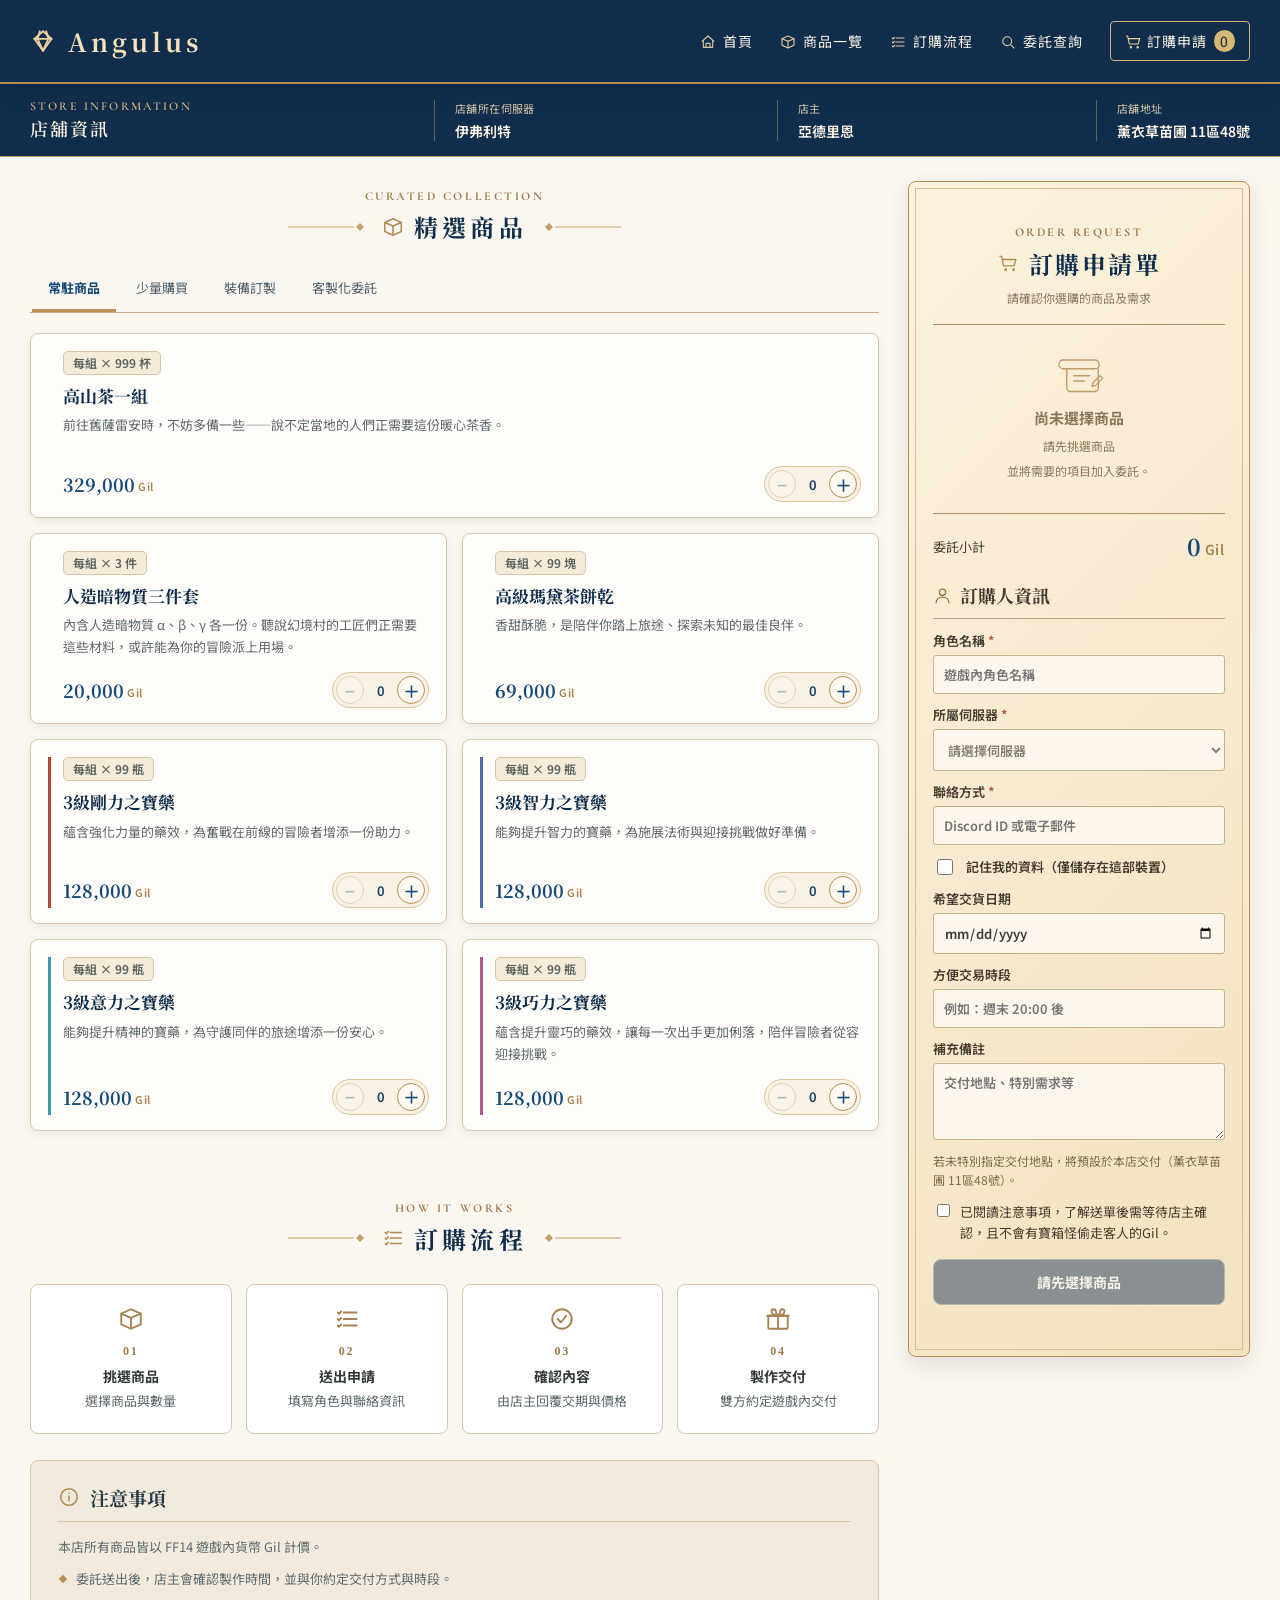
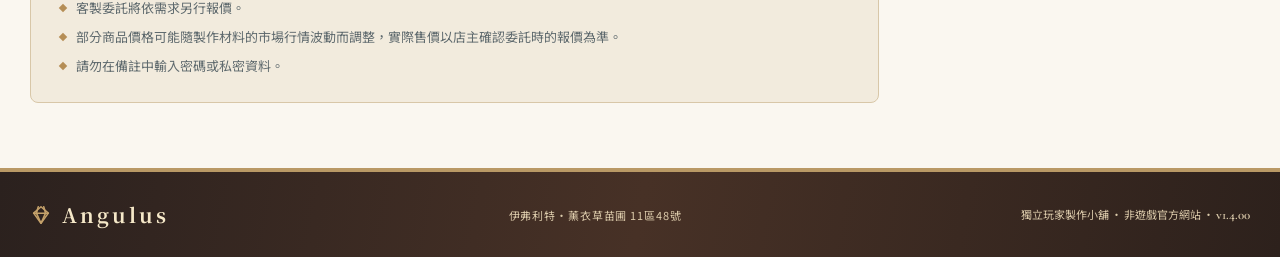
==== index.html @ 01e72426 "Add files via upload" ====
<!doctype html>
<html lang="zh-Hant">
<head>
 <meta charset="utf-8"><meta name="viewport" content="width=device-width,initial-scale=1">
 <meta name="angulus-version" content="1.4.00">
 <meta name="theme-color" content="#103b70">
 <meta name="description" content="Angulus 道具製作小舖｜提供各類客製化委託服務。使用 Gil 計價，歡迎冒險者選購與提出需求。">
 <title>Angulus｜FF14 道具製作與委託訂購</title>
 <meta property="og:type" content="website">
 <meta property="og:site_name" content="Angulus">
 <meta property="og:title" content="Angulus｜FF14 道具製作與委託訂購">
 <meta property="og:description" content="Angulus 道具製作小舖｜提供各類客製化委託服務。使用 Gil 計價，歡迎冒險者選購與提出需求。">
 <meta name="twitter:card" content="summary">
 <meta name="twitter:title" content="Angulus｜FF14 道具製作與委託訂購">
 <meta name="twitter:description" content="Angulus 道具製作小舖｜提供各類客製化委託服務。使用 Gil 計價，歡迎冒險者選購與提出需求。">
 <link rel="icon" href="data:image/svg+xml,%3Csvg xmlns='http://www.w3.org/2000/svg' viewBox='0 0 24 24' fill='none' stroke='%23c4a16a' stroke-width='1.7' stroke-linecap='round' stroke-linejoin='round'%3E%3Cpath d='m12 3 8 7-8 11L4 10l8-7Z'/%3E%3Cpath d='M4 10h16M9 3l-2 7 5 11 5-11-2-7'/%3E%3C/svg%3E">
 <link rel="preconnect" href="https://fonts.googleapis.com">
 <link rel="preconnect" href="https://fonts.gstatic.com" crossorigin>
 <link rel="stylesheet" href="https://fonts.googleapis.com/css2?family=Noto+Sans+TC:wght@400;500;700&family=Noto+Serif+TC:wght@600;700&family=Cormorant+Garamond:wght@600;700&display=swap">
 <link rel="stylesheet" href="styles.css?v=1.4.00">
 <script src="config.js?v=1.4.00" defer></script><script src="script.js?v=1.4.00" defer></script>
</head>
<body>
 <svg class="icon-sprite" xmlns="http://www.w3.org/2000/svg" aria-hidden="true" style="position:absolute;width:0;height:0;overflow:hidden"><symbol id="ico-gem" viewBox="0 0 24 24" fill="none" stroke="currentColor" stroke-width="1.7" stroke-linecap="round" stroke-linejoin="round"><path d="m12 3 8 7-8 11L4 10l8-7Z"/><path d="M4 10h16M9 3l-2 7 5 11 5-11-2-7"/></symbol><symbol id="ico-home" viewBox="0 0 24 24" fill="none" stroke="currentColor" stroke-width="1.7" stroke-linecap="round" stroke-linejoin="round"><path d="m3 11 9-8 9 8"/><path d="M5 10v10h14V10M9 20v-6h6v6"/></symbol><symbol id="ico-box" viewBox="0 0 24 24" fill="none" stroke="currentColor" stroke-width="1.7" stroke-linecap="round" stroke-linejoin="round"><path d="m3 7 9-4 9 4-9 4-9-4Z"/><path d="M3 7v10l9 4 9-4V7M12 11v10"/></symbol><symbol id="ico-pen" viewBox="0 0 24 24" fill="none" stroke="currentColor" stroke-width="1.7" stroke-linecap="round" stroke-linejoin="round"><path d="m4 20 4.5-1 11-11a2.1 2.1 0 0 0-3-3l-11 11L4 20Z"/><path d="m14.7 6.3 3 3"/></symbol><symbol id="ico-list" viewBox="0 0 24 24" fill="none" stroke="currentColor" stroke-width="1.7" stroke-linecap="round" stroke-linejoin="round"><path d="M9 6h12M9 12h12M9 18h12"/><path d="m3.5 6 1.2 1.2L6.8 5M3.5 12l1.2 1.2L6.8 11M3.5 18l1.2 1.2L6.8 17"/></symbol><symbol id="ico-search" viewBox="0 0 24 24" fill="none" stroke="currentColor" stroke-width="1.7" stroke-linecap="round" stroke-linejoin="round"><circle cx="10.8" cy="10.8" r="6.6"/><path d="m16 16 5 5"/></symbol><symbol id="ico-cart" viewBox="0 0 24 24" fill="none" stroke="currentColor" stroke-width="1.7" stroke-linecap="round" stroke-linejoin="round"><circle cx="9" cy="20" r="1"/><circle cx="19" cy="20" r="1"/><path d="M2 3h2l2.4 12h13.2L22 7H5"/></symbol><symbol id="ico-clock" viewBox="0 0 24 24" fill="none" stroke="currentColor" stroke-width="1.7" stroke-linecap="round" stroke-linejoin="round"><circle cx="12" cy="12" r="9"/><path d="M12 7v5l3 2"/></symbol><symbol id="ico-check" viewBox="0 0 24 24" fill="none" stroke="currentColor" stroke-width="1.7" stroke-linecap="round" stroke-linejoin="round"><circle cx="12" cy="12" r="9"/><path d="m8 12 3 3 5-6"/></symbol><symbol id="ico-gift" viewBox="0 0 24 24" fill="none" stroke="currentColor" stroke-width="1.7" stroke-linecap="round" stroke-linejoin="round"><rect x="3" y="9" width="18" height="12" rx="1"/><path d="M2 9h20M12 9v12M12 9S6 8 6 5a2 2 0 0 1 4 0c0 2 2 4 2 4Zm0 0s6-1 6-4a2 2 0 0 0-4 0c0 2-2 4-2 4Z"/></symbol><symbol id="ico-info" viewBox="0 0 24 24" fill="none" stroke="currentColor" stroke-width="1.7" stroke-linecap="round" stroke-linejoin="round"><circle cx="12" cy="12" r="9"/><path d="M12 11v5M12 8h.01"/></symbol><symbol id="ico-user" viewBox="0 0 24 24" fill="none" stroke="currentColor" stroke-width="1.7" stroke-linecap="round" stroke-linejoin="round"><circle cx="12" cy="8" r="4"/><path d="M4 21c0-4 3-7 8-7s8 3 8 7"/></symbol><symbol id="ico-plus" viewBox="0 0 24 24" fill="none" stroke="currentColor" stroke-width="1.7" stroke-linecap="round" stroke-linejoin="round"><path d="M12 5v14M5 12h14"/></symbol><symbol id="ico-leaf" viewBox="0 0 24 24" fill="none" stroke="currentColor" stroke-width="1.7" stroke-linecap="round" stroke-linejoin="round"><path d="M20 4c-9 0-15 4-15 11a5 5 0 0 0 5 5c7 0 11-6 10-16Z"/><path d="M5 20c3-5 7-8 12-10"/></symbol></svg>
 <header class="site-header"><div class="header-inner wrap">
  <a href="#home" class="brand"><svg class="ui-icon brand-mark" aria-hidden="true" focusable="false"><use href="#ico-gem"></use></svg><span><strong id="brand-name">Angulus</strong></span></a>
  <button class="menu-toggle" id="menu-toggle" type="button" aria-expanded="false" aria-controls="nav">選單</button>
  <nav id="nav" aria-label="主選單"><a href="#home"><svg class="ui-icon nav-icon" aria-hidden="true" focusable="false"><use href="#ico-home"></use></svg>首頁</a><a href="#shop"><svg class="ui-icon nav-icon" aria-hidden="true" focusable="false"><use href="#ico-box"></use></svg>商品一覽</a><a href="#process"><svg class="ui-icon nav-icon" aria-hidden="true" focusable="false"><use href="#ico-list"></use></svg>訂購流程</a><a href="orders.html" class="order-lookup-nav"><svg class="ui-icon nav-icon" aria-hidden="true"><use href="#ico-search"></use></svg>委託查詢</a><a href="#order" class="nav-order"><svg class="ui-icon nav-icon" aria-hidden="true" focusable="false"><use href="#ico-cart"></use></svg>訂購申請 <span id="nav-count">0</span></a></nav>
 </div></header>
 <main id="home">
  <section class="shop-location" aria-label="店舖資訊">
   <div class="wrap shop-location-inner">
    <div class="shop-location-heading"><small>STORE INFORMATION</small><strong>店舖資訊</strong></div>
    <div class="shop-location-detail"><span class="shop-location-label">店舖所在伺服器</span><strong>伊弗利特</strong></div>
    <div class="shop-location-detail"><span class="shop-location-label">店主</span><strong>亞德里恩</strong></div>
    <div class="shop-location-detail"><span class="shop-location-label">店舖地址</span><strong>薰衣草苗圃 11區48號</strong></div>
   </div>
   
  </section>
  <div class="marble-area"><div class="wrap content-grid"><div>
    <section id="shop" class="section"><div class="section-heading"><div><small>CURATED COLLECTION</small><h2><svg class="ui-icon heading-icon" aria-hidden="true" focusable="false"><use href="#ico-box"></use></svg>精選商品</h2></div></div>
     <div class="filters" id="filters" role="tablist" aria-label="商品分類"></div>
     <div class="product-grid" id="products" role="tabpanel" aria-label="常駐商品"></div>
     <section id="equipment" class="custom-inline" hidden aria-labelledby="equipment-title" role="tabpanel">
      <div class="custom-inline-heading"><small>EQUIPMENT COMMISSIONS</small><h3 id="equipment-title"><svg class="ui-icon heading-icon" aria-hidden="true"><use href="#ico-pen"></use></svg>裝備訂製</h3><p>請依序選擇裝備類型、職業與訂製方式。如需加訂其他職業的主手／副手，請於「補充備註」註明職業與部位，店主將另行確認報價。</p></div>
      <div class="equipment-category-step" id="equipment-category-step">
       <h4 class="equipment-step-title"><span class="equipment-step-number">01</span>選擇裝備大類</h4>
       <div class="equipment-type-grid" role="group" aria-label="裝備大類型">
        <button type="button" class="equipment-type-btn" data-equipment-type="戰鬥裝備" aria-pressed="false"><span class="equipment-type-identity"><svg class="ui-icon" aria-hidden="true"><use href="#ico-gem"></use></svg><strong>戰鬥裝備</strong></span><span class="equipment-type-description">防護、治療、近戰攻擊、遠程物理與遠程魔法職業</span></button>
        <button type="button" class="equipment-type-btn" data-equipment-type="製作採集" aria-pressed="false"><span class="equipment-type-identity"><svg class="ui-icon" aria-hidden="true"><use href="#ico-box"></use></svg><strong>製作採集</strong></span><span class="equipment-type-description">製作職業：刻木、鍛鐵、鑄甲等<br>採集職業：採礦、園藝、捕魚</span></button>
       </div>
      </div>
      <div id="equipment-category-summary" class="equipment-step-summary" hidden>
       <span class="equipment-summary-label"><span class="equipment-step-number">01</span> 裝備大類：<strong id="equipment-summary-type"></strong></span>
       <button type="button" class="equipment-edit" id="equipment-edit-type" aria-label="更改裝備大類">更改</button>
      </div>
      <div id="equipment-job-step" class="equipment-job-step" hidden>
       <div class="equipment-step-heading"><h4 class="equipment-step-title"><span class="equipment-step-number">02</span>選擇職業</h4></div>
       <p class="equipment-step-hint" id="equipment-job-hint">請選擇一個職業。</p>
       <div class="equipment-job-groups" id="equipment-job-groups"></div>
      </div>
      <div id="equipment-job-summary" class="equipment-step-summary" hidden>
       <span class="equipment-summary-label"><span class="equipment-step-number">02</span> 職業：<strong id="equipment-summary-job"></strong></span>
       <button type="button" class="equipment-edit" id="equipment-edit-job" aria-label="更改職業">更改</button>
      </div>
      <form id="equipment-form" novalidate hidden>
       <div class="equipment-step-heading"><h4 class="equipment-step-title"><span class="equipment-step-number">03</span>填寫訂製內容</h4></div>
       <div class="equipment-name-field" role="group" aria-labelledby="equipment-name-title">
        <div class="equipment-name-title" id="equipment-name-title">裝備名稱 <span aria-hidden="true">*</span></div>
        <div id="equipment-name-options" class="equipment-name-options" aria-label="裝備名稱選擇"></div>
        <p class="equipment-name-hint" id="equipment-name-hint">請選擇裝備名稱；選擇「其他」時，請在下方訂製需求中註明品項。</p>
       </div>
       <div id="equipment-set-field" class="equipment-set-field" role="group" aria-labelledby="equipment-set-title" hidden>
        <div class="equipment-name-title" id="equipment-set-title">訂製方式 <span aria-hidden="true">*</span></div>
        <div class="equipment-set-options" id="equipment-set-options">
         <button type="button" class="equipment-set-choice" data-equipment-set="整套" aria-pressed="false">整套 <small>主副手＋裝備飾品十件</small></button>
         <button type="button" class="equipment-set-choice" data-equipment-set="宇宙工具專用" aria-pressed="false" hidden>宇宙工具專用 <small>金拇指副工具一個＋雀翎套裝備飾品十件</small></button>
         <button type="button" class="equipment-set-choice" data-equipment-set="散件" aria-pressed="false">散件 <small>於訂製需求中註明所需部位</small></button>
        </div>
        <p class="equipment-name-hint" id="equipment-set-hint">請選擇整套或散件。</p>
       </div>
       <div id="equipment-fixed-purchase" class="equipment-fixed-purchase" hidden>
        <div><strong id="equipment-fixed-name">固定售價套裝</strong><small id="equipment-fixed-description">依所選方案顯示內容</small><strong id="equipment-fixed-price" class="equipment-fixed-price">0 Gil／套</strong></div>
        <button type="button" class="btn btn-primary equipment-fixed-add" id="equipment-fixed-add">加入訂購申請單（0 Gil）</button>
        <div id="equipment-fixed-quantity" class="product-qty" role="group" aria-label="套裝數量調整" hidden>
         <button class="product-qty-btn" type="button" id="equipment-fixed-minus" aria-label="減少套裝數量" disabled>−</button>
         <span class="product-qty-value" id="equipment-fixed-count" aria-live="polite">0</span>
         <button class="product-qty-btn" type="button" id="equipment-fixed-plus" aria-label="增加套裝數量">＋</button>
        </div>

       </div>
       <div id="equipment-quote-fields"> 
       <label for="equipment-qty">訂製數量 <span>*</span><input id="equipment-qty" type="number" min="1" max="99" step="1" value="1" required></label>
       <label for="equipment-details">訂製需求 <span>*</span><textarea id="equipment-details" rows="5" maxlength="1800" required placeholder="請填寫裝備等級、品質、特殊要求、希望交期或其他細節"></textarea></label>
       <p class="custom-help">加入後會顯示在訂購申請單中，狀態為「待報價」。不會立即扣除 Gil。</p>
       <button type="submit" class="btn btn-primary custom-submit"><svg class="ui-icon btn-icon" aria-hidden="true"><use href="#ico-plus"></use></svg>加入訂購申請單</button>
       </div>
       <p class="custom-status" id="equipment-status" role="status" aria-live="polite"></p>
      </form>
     </section>
     <section id="commission" class="custom-inline" hidden aria-labelledby="custom-inline-title">
      <div class="custom-inline-heading"><small>CUSTOM REQUEST</small><h3 id="custom-inline-title"><svg class="ui-icon heading-icon" aria-hidden="true"><use href="#ico-pen"></use></svg>客製化委託</h3><p>請直接填寫需要製作的道具、數量與特殊要求。客製項目由店主另行報價。</p></div>
      <form id="custom-form" novalidate>
       <label for="custom-name">委託名稱<input id="custom-name" name="customName" maxlength="100" placeholder="例如：高級住宅傢俱組合"></label>
       <label for="custom-detail">製作需求 <span>*</span><textarea id="custom-detail" name="customDetail" rows="6" maxlength="1800" required placeholder="請填寫品項、數量、特殊要求、希望製作期限等"></textarea></label>
       <p class="custom-help">加入委託後，訂購申請單會顯示「待報價」，不會立即扣除 Gil。</p>
       <button type="submit" class="btn btn-primary custom-submit" id="add-custom"><svg class="ui-icon btn-icon" aria-hidden="true"><use href="#ico-plus"></use></svg>加入訂購申請單</button>
       <p class="custom-status" id="custom-status" role="status" aria-live="polite"></p>
      </form>
     </section>
    </section>
    <section id="process" class="section"><div class="section-heading"><div><small>HOW IT WORKS</small><h2><svg class="ui-icon heading-icon" aria-hidden="true" focusable="false"><use href="#ico-list"></use></svg>訂購流程</h2></div></div><div class="steps"><div><svg class="ui-icon step-icon" aria-hidden="true" focusable="false"><use href="#ico-box"></use></svg><b>01</b><strong>挑選商品</strong><small>選擇商品與數量</small></div><div><svg class="ui-icon step-icon" aria-hidden="true" focusable="false"><use href="#ico-list"></use></svg><b>02</b><strong>送出申請</strong><small>填寫角色與聯絡資訊</small></div><div><svg class="ui-icon step-icon" aria-hidden="true" focusable="false"><use href="#ico-check"></use></svg><b>03</b><strong>確認內容</strong><small>由店主回覆交期與價格</small></div><div><svg class="ui-icon step-icon" aria-hidden="true" focusable="false"><use href="#ico-gift"></use></svg><b>04</b><strong>製作交付</strong><small>雙方約定遊戲內交付</small></div></div></section>
    <section class="parchment notes notes-below-process"><div class="notes-head"><svg class="ui-icon heading-icon" aria-hidden="true" focusable="false"><use href="#ico-info"></use></svg>注意事項</div><p id="shop-notice">本店所有商品皆以 FF14 遊戲內貨幣 Gil 計價。</p><ul><li>委託送出後，店主會確認製作時間，並與你約定交付方式與時段。</li><li>客製委託將依需求另行報價。</li><li>部分商品價格可能隨製作材料的市場行情波動而調整，實際售價以店主確認委託時的報價為準。</li><li>請勿在備註中輸入密碼或私密資料。</li></ul><a id="contact-link" hidden target="_blank" rel="noopener noreferrer">聯絡店主</a></section>
  </div>
  <aside class="right-column"><section id="order" class="parchment order-panel"><div class="pin"></div><div class="order-header"><small>ORDER REQUEST</small><h2><svg class="ui-icon heading-icon" aria-hidden="true" focusable="false"><use href="#ico-cart"></use></svg>訂購申請單</h2><p>請確認你選購的商品及需求</p></div>
    <div id="cart-items" class="cart-items"><div class="empty-cart"><svg class="empty-illustration" viewBox="0 0 64 48" aria-hidden="true" fill="none" stroke="currentColor" stroke-width="1.6" stroke-linecap="round" stroke-linejoin="round"><path d="M14 8h36a5 5 0 0 1 0 10H14"/><path d="M14 8a5 5 0 0 0 0 10h4v22a4 4 0 0 0 4 4h28a4 4 0 0 0 4-4V18"/><path d="M26 26h18M26 32h12"/><path d="m48 34 8-8 3 3-8 8-4 1 1-4Z"/></svg><p>尚未選擇商品</p><small>請先挑選商品<br>並將需要的項目加入委託。</small></div></div>
    <div class="total"><span>委託小計</span><strong id="cart-total">0 Gil</strong></div><p class="quote-note" id="quote-note" hidden>＊含客製委託項目，最終金額需等待店主報價。</p>
    <form id="checkout-form" novalidate><label class="hp-field" aria-hidden="true">請勿填寫<input name="website" tabindex="-1" autocomplete="off"></label><h3><svg class="ui-icon form-icon" aria-hidden="true" focusable="false"><use href="#ico-user"></use></svg>訂購人資訊</h3><label>角色名稱 <span>*</span><input required name="character" maxlength="60" placeholder="遊戲內角色名稱"></label><label>所屬伺服器 <span>*</span><select required name="server" aria-label="所屬伺服器"><option value="" disabled selected>請選擇伺服器</option><option value="伊弗利特">伊弗利特</option><option value="迦樓羅">迦樓羅</option><option value="利維坦">利維坦</option><option value="鳳凰">鳳凰</option><option value="奧汀">奧汀</option><option value="巴哈姆特">巴哈姆特</option><option value="泰坦">泰坦</option></select></label><label>聯絡方式 <span>*</span><input required name="contact" maxlength="120" placeholder="Discord ID 或電子郵件"></label><label class="remember-customer"><input type="checkbox" name="rememberCustomer" id="remember-customer"><span>記住我的資料（僅儲存在這部裝置）</span></label><label>希望交貨日期 <input type="date" name="deliveryDate"></label><label>方便交易時段 <input name="deliveryTime" maxlength="100" placeholder="例如：週末 20:00 後"></label><label>補充備註 <textarea name="notes" rows="3" maxlength="1200" placeholder="交付地點、特別需求等"></textarea><span class="delivery-note" role="note">若未特別指定交付地點，將預設於本店交付（薰衣草苗圃 11區48號）。</span></label><label class="agree"><input type="checkbox" required name="accept"><span>已閱讀注意事項，了解送單後需等待店主確認，且不會有寶箱怪偷走客人的Gil。</span></label><button class="btn submit-btn" id="submit-order" type="submit" disabled>請先選擇商品</button><p id="form-status" class="form-status" role="status" aria-live="polite"></p><p class="receipt-message" id="receipt-message" hidden></p><div id="lookup-confirmation" class="lookup-confirmation" hidden><strong>委託查詢碼（請妥善保管）</strong><div class="lookup-confirmation-code"><code id="lookup-secret"></code><button type="button" id="copy-lookup-code" class="lookup-copy">複製查詢碼</button></div><p>日後可前往 <a href="orders.html">委託查詢頁</a>，以登記時的角色名稱與這組查詢碼，查閱委託收據與製作進度。</p></div><div id="pending-actions" class="pending-actions" hidden><button id="check-pending" type="button" class="btn btn-light">核對上一份委託</button><button id="clear-pending" type="button" class="btn btn-light">確認後清除待核對紀錄</button></div></form>
   </section></aside>
  </div></div>
 </main>
 <div class="mobile-order-bar" id="mobile-order-bar" hidden><span class="mobile-order-summary"><strong id="mobile-order-count">已選 0 項</strong><span id="mobile-order-total">0 Gil</span></span><a href="#order" id="mobile-order-link" class="mobile-order-link">前往申請單 <span aria-hidden="true">→</span></a></div>
 <footer><div class="wrap footer-inner"><div class="footer-brand"><svg class="ui-icon footer-gem" aria-hidden="true"><use href="#ico-gem"></use></svg><strong id="footer-name">Angulus</strong></div><p class="footer-address">伊弗利特・薰衣草苗圃 11區48號</p><small>獨立玩家製作小舖 · 非遊戲官方網站 · <span class="release-version">v1.4.00</span></small></div></footer>
<dialog id="order-confirm-dialog" class="order-confirm-dialog" aria-labelledby="order-confirm-title"><div class="confirm-paper"><div class="order-header"><small>FINAL REVIEW</small><h2 id="order-confirm-title">確認訂購申請單</h2><p>請再次核對品項與聯絡資料，確認後才會正式送出。</p></div><div id="order-confirm-details" class="confirm-details"></div><div class="confirm-actions"><button type="button" class="btn btn-light" id="confirm-back">返回修改</button><button type="button" class="btn submit-btn" id="confirm-send">確認送出</button></div></div></dialog>
<iframe id="angulus-submit-frame" name="angulus-submit-frame" title="委託送出背景框架" hidden></iframe>
</body>
</html>
---- styles.css ----
/*
 * Angulus — 統一樣式表 (V1.3.87)
 * 依原始層疊順序整理；保留各種螢幕寬度、查詢收據及動畫規則。
 * 清除同選擇器中已被後續同屬性宣告覆蓋的舊設定。
 */

:root {
  --sapphire: #123d72;
  --navy: #092641;
  --blue: #1a5790;
  --gold: #c4a16a;
  --ink: #2f3434;
  --wood: #32241e;
  --olive: #607c63;
  --paper: #f5e8cf;
  --edge: #d6c4a1;
}

* {
  box-sizing: border-box;
}

html {
  scroll-behavior: smooth;
}

body {
  margin: 0;
  color: var(--ink);
  font-family: "Noto Sans TC",sans-serif;
  background: #f5f4f0;
}

a {
  color: inherit;
  text-decoration: none;
}

button,input,textarea {
  font: inherit;
}

button {
  cursor: pointer;
}

img {
  max-width: 100%;
  display: block;
}

.wrap {
  width: min(1220px,calc(100% - 48px));
  margin: auto;
}

.site-header {
  height: 84px;
  background: linear-gradient(110deg,#061c32,#0d3a69 70%,#0c2946);
  color: #f8f2e4;
  border-bottom: 2px solid var(--gold);
  position: relative;
  z-index: 10;
  box-shadow: 0 4px 22px #07142640;
}

.header-inner {
  height: 100%;
  display: flex;
  align-items: center;
  justify-content: space-between;
  gap: 20px;
}

.brand {
  display: flex;
  align-items: center;
  gap: 12px;
  white-space: nowrap;
}

.brand-icon {
  width: 48px;
  height: 48px;
  display: grid;
  place-items: center;
  border: 1px solid var(--gold);
  transform: rotate(45deg);
  font-size: 29px;
  color: #e9d4a4;
  border-radius: 5px;
}

.brand-icon::first-letter {
  transform: rotate(-45deg);
}

.brand strong {
  display: block;
  font: 700 25px "Noto Serif TC",serif;
  color: #f5e1bb;
}

.brand small {
  display: block;
  font: 600 12px "Cormorant Garamond",serif;
  letter-spacing: .14em;
  margin-top: 3px;
}

.site-header nav {
  display: flex;
  align-items: center;
  gap: 27px;
}

.site-header nav a {
  font-size: 14px;
  letter-spacing: .07em;
  padding: 11px 0;
  transition: color .2s;
}

.nav-order {
  border: 1px solid #d5b77e;
  padding: 9px 14px !important;
  border-radius: 4px;
}

.nav-order span {
  background: #d7b776;
  color: #092641;
  border-radius: 12px;
  padding: 1px 6px;
  margin-left: 3px;
}

.menu-toggle {
  display: none;
}

.hero {
  color: white;
  position: relative;
  overflow: hidden;
}

.hero:before {
  content: "";
  position: absolute;
  inset: 0;
  background: repeating-linear-gradient(140deg,transparent,transparent 120px,#ffffff06 121px,#ffffff06 122px);
  pointer-events: none;
}

.hero-copy {
  position: relative;
  z-index: 1;
}

.eyebrow {
  font: 600 15px "Cormorant Garamond",serif;
  letter-spacing: .25em;
  color: #e1c28e;
}

.hero h1 em {
  font-style: normal;
  color: #ffe6b6;
}

.hero-english {
  font: italic 21px "Cormorant Garamond",serif;
  letter-spacing: .06em;
  color: #e0c28d;
}

.hero-copy>p:not(.hero-english) {
  letter-spacing: .07em;
  color: #eaf2f6;
}

.hero-actions {
  display: flex;
  flex-wrap: wrap;
}

.btn {
  border: 0;
  display: inline-flex;
  align-items: center;
  justify-content: center;
  padding: 12px 22px;
  font-weight: 700;
  border-radius: 5px;
  font-size: 14px;
  transition: transform .18s,box-shadow .18s,background .18s;
}

.btn:hover {
  transform: translateY(-2px);
  box-shadow: 0 6px 15px #061c3240;
}

.btn-primary {
  background: #144b84;
  border: 1px solid #e9cc94;
  color: white;
}

.btn-light {
  background: #f3e7cb;
  color: #3d2f23;
  border: 1px solid #c7aa72;
}

.hero-photo {
  position: relative;
  min-height: 360px;
  align-self: stretch;
  overflow: hidden;
  border-left: 3px solid #d6b57c;
  box-shadow: inset 17px 0 24px #071c2866;
}

.hero-photo img {
  width: 100%;
  height: 100%;
  object-fit: cover;
  object-position: center;
}

.hero-photo:after {
  content: "";
  position: absolute;
  inset: 0;
  background: linear-gradient(90deg,#0d375260,transparent 45%);
}

.photo-plaque {
  position: absolute;
  right: 15px;
  bottom: 18px;
  z-index: 1;
  background: #0a2536be;
  border: 1px solid #b98e51;
  color: #f1dfbe;
  padding: 7px 12px;
  font: 600 12px "Cormorant Garamond",serif;
  letter-spacing: .14em;
}

.marble-area {
  background-color: #f6f6f3;
  background-image: linear-gradient(113deg,transparent 0%,#d6d9dc35 43%,transparent 45%,transparent 76%,#c6cbcd23 77%,transparent 80%),radial-gradient(ellipse at 80% 20%,#d1d7d427,transparent 35%),linear-gradient(155deg,#fff,#f1f0ed 63%,#fff);
  background-size: 710px 600px,100% 100%,100% 100%;
  position: relative;
}

.marble-area:before,.marble-area:after {
  position: absolute;
  color: #54734d9c;
  font: 94px Georgia,serif;
  opacity: .45;
  pointer-events: none;
}

.marble-area:before {
  top: -42px;
  left: 0;
  transform: rotate(-35deg);
}

.marble-area:after {
  right: 0;
  bottom: 10px;
  transform: rotate(130deg);
}

.content-grid {
  display: grid;
}

.section {
  scroll-margin-top: 30px;
}

.section-heading {
  display: flex;
  gap: 25px;
  justify-content: center;
  align-items: center;
  text-align: center;
  margin: 0 0 26px;
}

.section-heading small,.dialog-heading small {
  font: 700 13px "Cormorant Garamond",serif;
  letter-spacing: .21em;
  color: #9c7a49;
}

.section-heading h2 {
  font: 700 30px "Noto Serif TC",serif;
  color: #2a3035;
  letter-spacing: .18em;
}

.section-heading p {
  color: #777;
}

.flourish {
  font-size: 29px;
  color: #a18756;
}

.filters {
  margin-bottom: 20px;
}

.filters button.active {
  background: #164a7d;
  border-color: #164a7d;
}

.product-card {
  display: flex;
  flex-direction: column;
}

.product-media {
  height: 150px;
  position: relative;
  overflow: hidden;
  border-radius: 3px;
  background: #0b2948;
}

.product-media img {
  width: 100%;
  height: 100%;
  object-fit: cover;
  transition: transform .3s;
}

.product-card:hover img {
  transform: scale(1.05);
}

.tag {
  position: absolute;
  top: 9px;
  right: 8px;
  padding: 4px 8px;
  color: white;
  background: #80583f;
  border-radius: 3px;
  font-size: 11px;
}

.tag.green {
  background: #55785c;
}

.tag.gold {
  background: #a7834d;
}

.product-info {
  flex-direction: column;
  flex: 1;
}

.product-info small {
  font-size: 11px;
  color: #819086;
  letter-spacing: .12em;
}

.product-info h3 {
  font: 700 17px "Noto Serif TC",serif;
}

.price {
  color: #164d83;
  font: 700 20px Georgia,serif;
  white-space: nowrap;
}

.time {
  font-size: 11px;
  color: #786b58;
  margin: 8px 0 12px;
}

.add-product {
  margin-top: auto;
  background: #f4ead9;
  border: 1px solid #c7ad83;
  border-radius: 4px;
  padding: 8px;
  color: #4b392b;
  font-weight: 700;
  font-size: 12px;
}

.add-product:hover {
  background: #e9d1a7;
}

.demo-disclaimer {
  font-size: 11px;
  color: #777;
  text-align: center;
  margin-top: 13px;
}

.commission-banner {
  scroll-margin-top: 25px;
  grid-template-columns: 38% 1fr;
  color: white;
  margin: 40px 0 37px;
  border: 3px double #c9a367;
  box-shadow: 0 8px 19px #152f3940;
  border-radius: 6px;
  overflow: hidden;
}

.kicker {
  font: 700 14px "Cormorant Garamond",serif;
  letter-spacing: .16em;
  color: #e7c488;
}

.commission-text h2 {
  font: 600 24px "Noto Serif TC",serif;
  margin: 8px 0 12px;
}

.commission-text p {
  font-size: 13px;
  line-height: 1.9;
  color: #e7edf1;
}

.btn-parchment {
  background: #f2e4c7;
  color: #493c2b;
  font-size: 12px;
  border: 1px solid #b6986a;
}

.steps div {
  display: flex;
  align-items: center;
  flex-direction: column;
  position: relative;
}

.steps b {
  font: 700 14px Georgia,serif;
  color: #997547;
}

.steps span {
  border: 1px solid #d9c3a0;
  background: #fbf6e8;
  border-radius: 100%;
  width: 61px;
  height: 61px;
  display: grid;
  place-items: center;
  font-size: 30px;
  color: #71552d;
}

.steps strong {
  font-size: 13px;
  color: #343a3a;
}

.steps small {
  font-size: 11px;
  color: #707070;
  text-align: center;
}

.right-column {
  z-index: 1;
}

.parchment {
  background: radial-gradient(ellipse at 16% 6%,#fff4dc,#f4e8cf 50%,#e9d4ae);
  border: 1px solid #bda27d;
  box-shadow: 0 7px 0 #614b3a25,0 16px 33px #2d211c29;
  position: relative;
  color: #453b2d;
}

.parchment:before {
  content: "";
  pointer-events: none;
  position: absolute;
  inset: 8px;
  border: 1px solid #b9a17b76;
}

.order-panel {
  scroll-margin-top: 22px;
}

.pin {
  position: absolute;
  right: -7px;
  top: -8px;
  width: 58px;
  height: 58px;
  display: grid;
  place-items: center;
  border-radius: 50%;
  background: radial-gradient(circle,#682f35,#3b1d26);
  color: #d8b47d;
  border: 3px double #b88b65;
  box-shadow: 0 3px 8px #0005;
  font-size: 25px;
  transform: rotate(13deg);
}

.order-header {
  border-bottom: 1px solid #a88f68;
  margin-bottom: 13px;
}

.order-header small {
  color: #967448;
  font: 700 13px "Cormorant Garamond",serif;
  letter-spacing: .21em;
}

.order-header h2 {
  font: 700 28px "Noto Serif TC",serif;
  margin: 5px 0 8px;
}

.order-header p {
  color: #8b795e;
  margin: 0;
}

.empty-cart {
  text-align: center;
  color: #8b795c;
}

.empty-cart span {
  font-size: 44px;
}

.empty-cart p {
  font-size: 15px;
  font-weight: 700;
  margin: 4px;
}

.empty-cart small {
  font-size: 12px;
  line-height: 1.8;
}

.cart-line {
  border-bottom: 1px dashed #bca580;
  display: flex;
  gap: 8px;
  justify-content: space-between;
}

.cart-line strong {
  display: block;
  font-size: 13px;
}

.cart-line small {
  display: block;
  font-size: 11px;
  color: #7d694d;
  margin-top: 4px;
}

.cart-line button {
  border: 1px solid #b99b72;
  background: #fffbef;
  border-radius: 4px;
  padding: 2px 8px;
  margin: 6px 3px 0 0;
}

.cart-line .cart-action {
  font-size: 12px;
}

.cart-line .remove {
  background: transparent;
  color: #945d4b;
  border: 0;
  text-decoration: underline;
  font-size: 11px;
}

.total {
  display: flex;
  align-items: center;
  justify-content: space-between;
  gap: 10px;
  padding: 16px 0;
  border-top: 1px solid #a88f68;
  margin-top: 13px;
  font-size: 13px;
}

.total strong {
  font: 700 21px Georgia,serif;
  color: #274d75;
}

.quote-note {
  font-size: 12px;
  color: #83552c;
  line-height: 1.65;
  margin-top: 0;
}

#checkout-form {
  display: grid;
  gap: 11px;
}

#checkout-form h3 {
  font: 700 18px "Noto Serif TC",serif;
  border-bottom: 1px solid #bca580;
  padding: 0 0 10px;
  margin: 3px 0 1px;
}

label {
  display: block;
  font-size: 12px;
  font-weight: 600;
}

label>span:not(.agree span) {
  color: #aa553c;
}

input:not([type=checkbox]),textarea {
  width: 100%;
  border: 1px solid #c7b38e;
  background: #fffaf1dc;
  border-radius: 3px;
  padding: 9px 10px;
  margin-top: 5px;
  color: #40382d;
  outline: none;
  font-size: 13px;
}

input:focus,textarea:focus {
  border-color: #285a83;
  box-shadow: 0 0 0 3px #32679921;
}

.agree {
  display: flex;
  align-items: flex-start;
  gap: 7px;
  font-size: 11px;
  line-height: 1.65;
  font-weight: 400;
}

.agree input {
  margin-top: 3px;
  accent-color: #16517b;
}

.submit-btn {
  background: #124675;
  color: white;
  border: 1px solid #b9995c;
  width: 100%;
  margin-top: 5px;
}

.form-status {
  min-height: 10px;
  line-height: 1.55;
  font-size: 12px;
  margin: 0;
  color: #31526f;
}

.form-status.error {
  color: #a33b2a;
}

.notes {
  padding: 23px;
  margin-top: 27px;
  font-size: 13px;
  line-height: 1.8;
}

.notes-head {
  font: 700 19px "Noto Serif TC",serif;
  text-align: center;
  border-bottom: 1px solid #b99c70;
  padding-bottom: 12px;
}

.notes p {
  font-size: 12px;
}

.notes li {
  padding-bottom: 7px;
}

.notes a {
  font-weight: 700;
  color: #164e7d;
  text-decoration: underline;
}

footer {
  color: #f5e8c8;
  border-top: 4px solid #b99965;
  padding: 28px 0;
}

.footer-inner {
  display: flex;
  align-items: center;
  justify-content: space-between;
  gap: 15px;
}

.footer-inner strong {
  font: 700 20px "Noto Serif TC",serif;
  letter-spacing: .15em;
}

.footer-inner span {
  font: 600 13px "Cormorant Garamond",serif;
}

.footer-inner p,.footer-inner small {
  font-size: 11px;
  color: #dccbab;
}

dialog {
  border: 1px solid #b59460;
  background: #f3e7cf;
  box-shadow: 0 18px 70px #0008;
  border-radius: 6px;
  width: min(520px,calc(100% - 30px));
  padding: 0;
}

dialog::backdrop {
  background: #0a1b2bd2;
}

.dialog-card {
  padding: 28px;
  display: grid;
  gap: 18px;
}

.close-dialog {
  justify-self: end;
  border: 0;
  background: transparent;
  font-size: 21px;
}

.dialog-heading {
  text-align: center;
}

.dialog-heading h2 {
  font: 700 28px "Noto Serif TC",serif;
  margin: 5px;
}

.dialog-heading p {
  font-size: 13px;
  line-height: 1.7;
}

.dialog-card label {
  font-size: 13px;
}

.dialog-card .btn {
  width: 100%;
}

@media (max-width:1000px) {
  .content-grid {
    grid-template-columns: minmax(0,1fr) 310px;
    gap: 18px;
  }

  .product-grid {
    grid-template-columns: repeat(2,minmax(0,1fr));
  }

  .site-header nav {
    gap: 13px;
  }

  .site-header nav a {
    font-size: 12px;
  }

  .hero h1 {
    font-size: 42px;
  }
}

@media (max-width:760px) {
  .wrap {
    width: min(100% - 30px,600px);
  }

  .site-header {
    height: 72px;
  }

  .brand strong {
    font-size: 20px;
  }

  .brand-icon {
    width: 34px;
    height: 34px;
    font-size: 20px;
  }

  .menu-toggle {
    display: block;
    border: 1px solid #bea371;
    background: transparent;
    border-radius: 4px;
    color: white;
    padding: 7px 11px;
  }

  .site-header nav {
    display: none;
    position: absolute;
    top: 72px;
    left: 0;
    right: 0;
    padding: 16px 24px;
    background: #0b2e50;
    flex-direction: column;
    align-items: stretch;
    gap: 2px;
  }

  .site-header nav.open {
    display: flex;
  }

  .site-header nav a {
    font-size: 15px;
    padding: 11px;
  }

  .hero-inner {
    grid-template-columns: 1fr;
  }

  .hero-copy {
    padding: 42px 7px 35px;
  }

  .hero h1 {
    font-size: clamp(35px,8.5vw,50px);
  }

  .hero-photo {
    min-height: 240px;
    border-left: 0;
    border-top: 2px solid #d6b57c;
  }

  .content-grid {
    display: flex;
    flex-direction: column;
  }

  .content-grid>div,.right-column {
    width: 100%;
  }

  .marble-area {
    padding-top: 32px;
  }

  .product-grid {
    grid-template-columns: repeat(2,minmax(0,1fr));
  }

  .product-media {
    height: 125px;
  }

  .right-column {
    margin-top: 5px;
  }

  .commission-banner {
    grid-template-columns: 1fr;
  }

  .commission-image {
    min-height: 175px;
  }

  .footer-inner {
    flex-direction: column;
    text-align: center;
  }

  .order-panel {
    padding: 30px 25px;
  }

  .steps {
    gap: 5px;
  }

  .steps span {
    width: 48px;
    height: 48px;
    font-size: 23px;
  }

  .steps strong {
    font-size: 11px;
  }

  .steps small {
    font-size: 10px;
  }
}

@media (max-width:390px) {
  .product-grid {
    grid-template-columns: 1fr 1fr;
    gap: 9px;
  }

  .product-media {
    height: 105px;
  }

  .product-info {
    padding-left: 2px;
    padding-right: 2px;
  }

  .product-info h3 {
    font-size: 14px;
  }

  .price {
    font-size: 16px;
  }

  .section-heading {
    gap: 8px;
  }

  .flourish {
    font-size: 18px;
  }

  .order-panel {
    padding: 29px 19px;
  }

  .steps {
    grid-template-columns: repeat(2,1fr);
    row-gap: 19px;
  }
}

/* V1.3：純文字網站：不載入圖片、不使用影像背景或圖片圖示。保留色彩與 CSS 質感。 */

.hero-inner {
  grid-template-columns: 1.12fr .88fr;
  gap: 35px;
  align-items: center;
}

.hero-text-panel {
  margin: 34px 0;
  background: linear-gradient(140deg,#0a2948,#174974);
  border: 1px solid #c3a16b;
  padding: 39px 34px;
  box-shadow: 0 16px 35px #051a2855;
  color: #f6eddc;
}

.hero-text-panel small {
  font: 700 13px "Cormorant Garamond",serif;
  color: #d9bd8e;
  letter-spacing: .17em;
}

.hero-text-panel h2 {
  font: 600 27px "Noto Serif TC",serif;
  line-height: 1.5;
  margin: 18px 0;
}

.hero-text-panel p {
  font-size: 14px;
  line-height: 2;
  color: #eee5d7;
}

.hero-panel-signature {
  font-family: "Cormorant Garamond",serif;
  letter-spacing: .16em;
  border-top: 1px solid #c3a16b;
  padding-top: 17px;
  margin-top: 25px;
}

.text-badge {
  align-self: center;
  background: #e9ddc7;
  border: 1px solid #d1b992;
  color: #614b2e;
  font-size: 11px;
  border-radius: 12px;
  margin-bottom: 7px;
}

.commission-banner {
  display: block;
  min-height: unset;
  padding: 0;
  background: linear-gradient(115deg,#092b4c,#144e80);
}

.commission-text {
  padding: 35px 38px;
}

.steps span,.brand-icon,.flourish,.pin,.hero-photo,.commission-image,.product-media {
  display: none !important;
}

.steps {
  margin-top: 24px;
}

.steps div {
  background: #fffaf0;
  border: 1px solid #dac9ab;
  border-radius: 5px;
  padding: 17px 8px;
  gap: 8px;
}

.marble-area:before,.marble-area:after {
  content: none;
}

.empty-cart {
  padding: 15px 0 20px;
}

footer {
  background: linear-gradient(100deg,#2b211e,#473126,#2d211c);
}

@media (max-width:760px) {
  .hero-inner {
    grid-template-columns: 1fr;
    gap: 0;
  }

  .hero-text-panel {
    margin: 0 5px 32px;
    padding: 25px 22px;
  }

  .hero-copy {
    padding-bottom: 24px;
  }

  .commission-text {
    padding: 24px 20px;
  }
}

@media (max-width:390px) {
  .product-card {
    padding: 14px 8px;
  }

  .product-info p {
    min-height: 62px;
  }
}

/* 歷史樣式：訂購申請單數量控制器。固定正方形按鈕、置中數字與一致間距。 */

.cart-line {
  align-items: flex-start;
  min-width: 0;
}

.cart-line>div:first-child {
  min-width: 0;
  flex: 1;
}

.cart-line .cart-action {
  flex: 0 0 auto;
  text-align: right;
}

.cart-line .quantity-control {
  display: grid;
  align-items: center;
  justify-content: end;
  margin-top: 8px;
}

.cart-line .quantity-control .quantity-btn {
  appearance: none;
  display: flex;
  align-items: center;
  justify-content: center;
  width: 30px;
  height: 30px;
  min-width: 30px;
  min-height: 30px;
  box-sizing: border-box;
  padding: 0;
  margin: 0;
  border: 1px solid #b99b72;
  border-radius: 5px;
  background: #fffbef;
  color: #4b392b;
  font: 500 19px/1 Arial,sans-serif;
  cursor: pointer;
}

.cart-line .quantity-control .quantity-btn:hover {
  background: #e8d8b9;
  border-color: #886b48;
}

.cart-line .quantity-control .quantity-btn:focus-visible {
  outline: 2px solid #164a7d;
  outline-offset: 2px;
}

.cart-line .quantity-control .quantity-value {
  display: flex;
  align-items: center;
  justify-content: center;
  min-width: 32px;
  min-height: 30px;
  text-align: center;
  font: 600 14px/1.2 "Noto Sans TC",sans-serif;
  font-variant-numeric: tabular-nums;
  color: #453b2d;
}

@media (max-width:390px) {
  .cart-line .cart-action {
    min-width: 108px;
  }

  .cart-line .quantity-control {
    grid-template-columns: 28px 26px 28px;
    column-gap: 6px;
  }

  .cart-line .quantity-control .quantity-btn {
    width: 28px;
    height: 28px;
    min-width: 28px;
    min-height: 28px;
  }

  .cart-line .quantity-control .quantity-value {
    min-width: 26px;
    min-height: 28px;
  }
}

/* 歷史樣式: Angulus compact single-column hero; right introduction removed. */

.hero h1 {
  font-size: clamp(32px,3.25vw,47px);
  line-height: 1.3;
}

.hero-copy>p:not(.hero-english) {
  font-size: 14px;
  line-height: 1.7;
  margin: 12px 0;
}

.hero-actions {
  margin-top: 16px;
}

.eyebrow {
  font-size: 12px;
}

@media (max-width:760px) {
  .hero-inner {
    display: block;
  }

  .hero-copy {
    padding: 30px 0 32px;
    max-width: none;
  }

  .hero h1 {
    font-size: clamp(31px,7vw,40px);
  }

  .hero-actions {
    gap: 9px;
  }

  .hero-actions .btn {
    padding: 10px 14px;
  }
}

/* 歷史樣式: simple illustrative icons, no image assets */

.brand-mark {
  display: grid;
  place-items: center;
  width: 34px;
  height: 34px;
  border: 1px solid rgba(212,183,126,.9);
  border-radius: 7px;
  color: #eddcb7;
  font: 700 17px/1 "Cormorant Garamond",serif;
  box-shadow: 0 0 0 1px rgba(255,255,255,.06) inset;
}

.nav-icon,.btn-icon,.heading-icon,.form-icon,.step-icon {
  display: inline-flex;
  align-items: center;
  justify-content: center;
  line-height: 1;
  font-weight: 700;
}

.nav-icon {
  width: 1.2em;
  margin-right: .42em;
  color: #e8cf9e;
  font-size: .96em;
}

.btn-icon {
  margin-right: .5em;
  color: inherit;
  font-size: 1em;
  opacity: .9;
}

.heading-icon {
  margin-right: .35em;
  font-size: .6em;
}

.order-header .heading-icon,.dialog-heading .heading-icon,.notes-head .heading-icon {
  background: rgba(255,251,242,.5);
}

.section-heading h2,.order-header h2,.dialog-heading h2,.notes-head,#checkout-form h3 {
  gap: 0;
}

.order-header h2,.dialog-heading h2,.notes-head,#checkout-form h3 {
  justify-content: flex-start;
}

.kicker::before {
  content: "✦";
  margin-right: .45em;
  color: #d9bd87;
}

.steps {
  display: grid;
  grid-template-columns: repeat(4,minmax(0,1fr));
  gap: 14px;
}

.steps>div {
  position: relative;
  text-align: center;
}

.step-icon {
  width: 42px;
  height: 42px;
  margin: 0 auto 10px;
  border-radius: 50%;
  border: 1px solid #d8c4a0;
  background: #fff7ea;
  color: #9c7a49;
  font-size: 18px;
}

.steps>div b {
  display: block;
  color: #9c7a49;
  letter-spacing: .16em;
}

.steps>div strong {
  display: block;
  margin-bottom: 4px;
}

.steps>div small {
  display: block;
  color: #5f625d;
}

.notes ul {
  margin: 14px 0 0;
}

.notes li {
  position: relative;
  margin: 8px 0;
  line-height: 1.7;
}

.notes li::before {
  content: "✦";
  position: absolute;
  left: 0;
  top: 0;
  color: #7d6a48;
  font-size: .85em;
}

.text-badge::before {
  content: "◇";
  font-size: .9em;
  color: #a27d47;
}

.product-card small:first-of-type::before {
  content: "✦";
  margin-right: .38em;
  color: #977447;
}

.time::before {
  content: "↺";
  display: inline-block;
  margin-right: .42em;
  color: #977447;
}

.add-product::before,.submit-btn::before {
  content: "＋";
  display: inline-block;
  margin-right: .48em;
  font-weight: 700;
}

.empty-cart p::before {
  content: "☰";
  display: block;
  font-size: 28px;
  line-height: 1;
  margin-bottom: 10px;
  color: #8f7348;
}

label span:not(:only-child) {
  display: inline-flex;
  align-items: center;
  gap: .25em;
}

@media (max-width:860px) {
  .steps {
    grid-template-columns: repeat(2,minmax(0,1fr));
  }
}

@media (max-width:540px) {
  .brand-mark {
    width: 30px;
    height: 30px;
    font-size: 15px;
  }

  .nav-icon {
    margin-right: .32em;
  }

  .steps {
    grid-template-columns: 1fr;
  }
}

/* 歷史樣式 — unified 24px line icons (local SVG sprite, no font/emoji mismatch) */

.icon-sprite {
  pointer-events: none;
}

.ui-icon {
  display: inline-block;
  flex: 0 0 auto;
  vertical-align: middle;
  width: 18px;
  height: 18px;
  stroke: currentColor;
  fill: none;
  color: inherit;
}

.brand .brand-mark {
  width: 26px;
  height: 26px;
  display: inline-block;
  transform: none;
  border: 0;
  border-radius: 0;
  padding: 0;
  color: #ecd0a0;
  box-shadow: none;
}

.nav-order .nav-icon {
  background: transparent !important;
  border: 0 !important;
  padding: 0 !important;
  margin: 0 6px 0 0 !important;
  border-radius: 0 !important;
  color: #ecd0a0 !important;
}

.site-header nav .nav-icon {
  width: 16px;
  height: 16px;
  margin: 0 7px 0 0;
  color: #dfc69c;
  vertical-align: -3px;
}

.btn .btn-icon {
  width: 16px;
  height: 16px;
  margin-right: 7px;
}

.heading-icon {
  width: 22px;
  height: 22px;
  min-width: 22px;
  background: none !important;
  border: 0 !important;
  border-radius: 0;
  color: #b18b51;
  vertical-align: middle;
  margin: 0 10px 0 0;
}

.section-heading h2,.order-header h2,.dialog-heading h2,.notes-head,#checkout-form h3 {
  display: flex;
  align-items: center;
  justify-content: center;
}

#checkout-form h3,.notes-head {
  justify-content: flex-start;
}

.commission-text h2 {
  display: flex;
  align-items: center;
}

.commission-text .heading-icon {
  color: #e7ca94;
}

#checkout-form .form-icon {
  width: 19px;
  height: 19px;
  color: #9c7645;
  margin-right: 8px;
}

.steps .step-icon {
  display: block !important;
  width: 26px;
  height: 26px;
  margin: 0 auto 12px;
  color: #a88150;
  border: 0;
  border-radius: 0;
  background: none;
  box-shadow: none;
  padding: 0;
  transform: none;
}

.steps>div {
  display: flex;
  flex-direction: column;
  align-items: center;
  justify-content: center;
  gap: 0;
  padding: 18px 12px;
  min-height: 150px;
}

.steps>div b {
  margin-bottom: 7px;
  font-size: 12px;
}

.steps>div strong {
  font-size: 14px;
}

.steps>div small {
  font-size: 12px;
  line-height: 1.6;
}

.text-badge {
  display: inline-flex;
  align-items: center;
  justify-content: center;
  gap: 6px;
  line-height: 1.25;
  padding: 5px 10px;
}

.text-badge .ui-icon {
  width: 13px;
  height: 13px;
  color: #957243;
}

.text-badge::before,.product-card small:first-of-type::before,.time::before,.add-product::before,.submit-btn::before,.kicker::before,.empty-cart p::before,.notes li::before {
  content: none !important;
  display: none !important;
}

.product-card small:first-of-type {
  display: block;
  text-align: center;
}

.product-card .time {
  align-items: center;
  white-space: normal;
}

.product-card .time .ui-icon {
  color: #a38050;
}

.add-product .ui-icon {
  width: 14px;
  height: 14px;
  margin-right: 7px;
  vertical-align: -2px;
}

.notes li {
  padding-left: 0;
  list-style-type: disc;
  margin-left: 19px;
}

.notes ul {
  list-style: disc;
  padding-left: 0;
}

.empty-cart p {
  margin-top: 0;
}

@media (max-width:540px) {
  .brand .brand-mark {
    width: 23px;
    height: 23px;
  }

  .heading-icon {
    width: 19px;
    height: 19px;
    min-width: 19px;
    margin-right: 7px;
  }

  .steps {
    grid-template-columns: repeat(2,minmax(0,1fr));
  }

  .steps>div {
    min-height: 135px;
    padding: 13px 8px;
  }
}

@media (max-width:360px) {
  .steps {
    grid-template-columns: 1fr;
  }
}

/* 歷史樣式 — compact centered home, horizontal category tabs, split shop and parchment receipt */

:root {
  --layout-navy: #092641;
  --layout-blue: #123d72;
  --layout-gold: #c4a16a;
  --layout-paper: #f5e8cf;
}

.hero {
  background: radial-gradient(ellipse at 50% 10%,#1b5385 0%,#103b65 54%,#0a2848 100%);
}

.hero-inner {
  display: block;
  min-height: 0;
  max-width: 1160px;
}

.hero-copy {
  max-width: 100%;
  padding: 32px 12px 38px;
  text-align: center;
}

.hero-emblem {
  width: 39px;
  height: 39px;
  margin: 0 auto 12px;
  display: grid;
  place-items: center;
  border: 1px solid #d7b782;
  border-radius: 50%;
  color: #e4c995;
}

.hero-emblem .ui-icon {
  width: 21px;
  height: 21px;
}

.hero .eyebrow {
  font-size: 12px;
  letter-spacing: .27em;
}

.hero h1 {
  font: 700 clamp(37px,4.8vw,57px)/1.2 "Cormorant Garamond",serif;
  letter-spacing: .13em;
  margin: 8px 0 4px;
  color: #fff5e2;
  text-shadow: none;
}

.hero-subtitle {
  font: 600 18px/1.5 "Noto Serif TC",serif;
  letter-spacing: .24em;
  color: #ffe2b5;
  margin: 0 0 6px;
}

.hero-english {
  font-size: 16px;
  margin: 0 0 8px;
}

.hero-copy>p:not(.hero-english):not(.hero-subtitle) {
  margin: 7px auto 0;
  font-size: 13px;
  line-height: 1.8;
}

.hero-actions {
  margin: 15px auto 0;
  justify-content: center;
  gap: 12px;
}

.hero-actions .btn {
  padding: 9px 18px;
  font-size: 13px;
}

.marble-area {
  padding: 34px 0 65px;
}

.content-grid {
  grid-template-columns: minmax(0,1fr) 342px;
  gap: 29px;
  align-items: start;
}

.section-heading {
  margin-bottom: 14px;
}

.section-heading small {
  font-size: 11px;
}

.section-heading h2 {
  font-size: 24px;
  margin: 4px 0;
}

.section-heading p {
  font-size: 12px;
  margin: 7px 0 0;
}

.filters {
  display: flex !important;
  align-items: stretch;
  justify-content: flex-start !important;
  gap: 4px !important;
  overflow-x: auto;
  scrollbar-width: thin;
  border-bottom: 1px solid #c8b18a;
  padding: 0 2px !important;
  margin: 18px 0 20px !important;
  flex-wrap: nowrap !important;
}

.filters button {
  flex: 0 0 auto;
  white-space: nowrap;
  border: 0 !important;
  border-bottom: 3px solid transparent !important;
  border-radius: 0 !important;
  background: transparent !important;
  color: #4c5c67 !important;
  padding: 12px 16px !important;
  font-size: 13px !important;
  box-shadow: none !important;
  transition: color .2s,border-color .2s;
}

.filters button:hover {
  color: #123d72 !important;
}

.filters button.active {
  border-bottom-color: #be9057 !important;
  color: #124679 !important;
  font-weight: 700 !important;
}

.product-grid {
  display: grid;
}

.product-card {
  min-width: 0;
  padding: 17px 17px 15px !important;
}

.product-info {
  height: 100%;
  display: flex !important;
  align-items: stretch !important;
  text-align: left !important;
  gap: 0 !important;
  padding: 0 !important;
}

.product-category {
  display: none !important;
}

.product-info h3 {
  line-height: 1.45 !important;
  text-align: left !important;
  color: #16354f !important;
  margin: 0 0 6px !important;
}

.product-info p {
  font-size: 12px !important;
  line-height: 1.7 !important;
  text-align: left !important;
  min-height: 0 !important;
  margin: 0 0 14px !important;
  color: #60727c;
}

.product-bottom {
  margin-top: auto;
  display: flex;
  flex-direction: column;
  gap: 7px;
}

.product-card .time {
  display: flex;
  justify-content: flex-start !important;
  text-align: left !important;
  gap: 5px;
  font-size: 11px !important;
  order: 1;
  margin-top: 3px;
}

.product-card .time .ui-icon {
  width: 13px;
  height: 13px;
}

.product-purchase {
  display: flex;
  align-items: center;
  justify-content: space-between;
  gap: 8px;
  flex-wrap: wrap;
}

.product-card .price {
  font-size: 18px !important;
  line-height: 1.35 !important;
  color: #124679 !important;
  margin: 0 !important;
  white-space: nowrap;
}

.product-qty {
  display: grid;
  grid-template-columns: 28px 25px 28px;
  gap: 4px;
  align-items: center;
  justify-content: end;
  border: 1px solid #dac5a0;
  background: #f9f2e4;
  border-radius: 20px;
  padding: 3px;
}

.product-qty-btn {
  width: 28px;
  height: 28px;
  padding: 0;
  border: 1px solid #b68c54;
  border-radius: 50%;
  background: #fffaf2;
  color: #164a7d;
  font: 600 17px/1 Arial,sans-serif;
  display: grid;
  place-items: center;
}

.product-qty-btn:hover:not(:disabled) {
  background: #e9d4ad;
}

.product-qty-btn:disabled {
  opacity: .32;
  cursor: default;
}

.product-qty-value {
  font: 600 13px/1 "Noto Sans TC",sans-serif;
  text-align: center;
  font-variant-numeric: tabular-nums;
  color: #143c62;
}

.product-card .add-product {
  margin: 3px 0 0 !important;
  max-width: 230px !important;
}

.right-column {
  position: relative;
  min-width: 0;
}

.order-panel {
  position: relative;
  padding: 35px 24px 30px !important;
  border: 1px solid #c6a876 !important;
  box-shadow: 0 8px 22px #4f382e20 !important;
}

.order-panel:before {
  content: "";
  position: absolute;
  top: 6px;
  left: 6px;
  right: 6px;
  bottom: 6px;
  border: 1px solid #d6bf95;
  pointer-events: none;
}

.order-header {
  position: relative;
  text-align: center;
  padding-bottom: 18px;
}

.order-header small {
  font-size: 11px;
}

.order-header h2 {
  font-size: 24px !important;
  letter-spacing: .1em;
  justify-content: center;
}

.order-header .heading-icon {
  width: 19px;
  height: 19px;
}

.order-header p {
  font-size: 12px;
}

.cart-items {
  position: relative;
  min-height: 80px;
}

.cart-line {
  padding: 14px 0 !important;
}

.cart-line .cart-action {
  min-width: 132px;
}

.cart-line .cart-action>strong {
  font-size: 13px;
  white-space: nowrap;
}

.cart-line .quantity-control {
  grid-template-columns: 30px 32px 30px;
  column-gap: 7px;
}

.order-panel .total {
  margin-top: 12px;
}

.order-panel .total strong {
  font-size: 23px !important;
  color: #124679;
}

#checkout-form {
  position: relative;
}

.commission-banner {
  margin-top: 32px;
}

/* Allow anchored cart to be visible without blocking the scroll */

#order {
  scroll-margin-top: 18px;
}

@media (min-width:1100px) {
  .right-column {
    position: sticky;
    top: 20px;
    align-self: start;
  }
}

@media (max-width:1000px) {
  .content-grid {
    grid-template-columns: minmax(0,1fr) 310px;
    gap: 17px;
  }

  .product-grid {
    gap: 11px;
  }

  .product-card {
    padding: 15px 12px !important;
  }

  .product-purchase {
    align-items: flex-start;
  }

  .product-card .price {
    font-size: 16px !important;
  }
}

@media (max-width:760px) {
  .hero-copy {
    padding: 28px 8px 32px;
  }

  .hero .eyebrow {
    font-size: 11px;
  }

  .hero h1 {
    font-size: 42px;
  }

  .hero-subtitle {
    font-size: 16px;
  }

  .content-grid {
    display: flex;
    flex-direction: column;
  }

  .content-grid>div,.right-column {
    width: 100%;
  }

  .marble-area {
    padding-top: 25px;
  }

  .product-grid {
    grid-template-columns: repeat(2,minmax(0,1fr));
  }

  .product-card {
    min-height: 178px !important;
  }

  .right-column {
    margin-top: 26px;
  }

  .filters button {
    padding: 11px 13px !important;
  }

  .order-panel {
    padding: 32px 22px !important;
  }
}

@media (max-width:450px) {
  .product-grid {
    grid-template-columns: 1fr;
  }

  .product-card {
    min-height: 150px !important;
  }

  .product-info h3 {
    font-size: 16px !important;
  }

  .product-info p {
    margin-bottom: 10px !important;
  }

  .product-card .price {
    font-size: 18px !important;
  }

  .hero-actions {
    gap: 8px;
  }

  .hero-actions .btn {
    padding: 9px 12px;
  }
}

/* 歷史樣式 — remove hero and custom commission section from layout */

main#home {
  padding-top: 0;
}

.marble-area {
  padding-top: 24px;
}

.section:first-of-type {
  scroll-margin-top: 24px;
}

@media (max-width:760px) {
  .marble-area {
    padding-top: 18px;
  }
}

/* 歷史樣式 — server selector styled like other parchment form fields */

#checkout-form select {
  display: block;
  width: 100%;
  min-height: 42px;
  border: 1px solid #c7b38e;
  background: #fffaf1dc;
  border-radius: 3px;
  padding: 9px 10px;
  margin-top: 5px;
  color: #40382d;
  outline: none;
  font: inherit;
  cursor: pointer;
}

#checkout-form select:focus-visible {
  border-color: #326799;
  box-shadow: 0 0 0 3px #32679921;
}

#checkout-form select:invalid {
  color: #887d6d;
}

#checkout-form select option {
  color: #40382d;
  background: #fffaf1;
}

/* 歷史樣式 — move notice panel under the ordering process; match left-column width */

.notes-below-process {
  width: 100%;
  max-width: none;
  margin: 26px 0 0;
  padding: 23px 27px 25px;
  box-sizing: border-box;
}

.notes-below-process .notes-head {
  justify-content: flex-start;
  text-align: left;
  padding-bottom: 10px;
  margin-bottom: 14px;
}

.notes-below-process p {
  margin: 0 0 10px;
  line-height: 1.8;
}

.notes-below-process ul {
  margin: 0;
  display: grid;
  grid-template-columns: 1fr;
  gap: 7px;
}

.notes-below-process li {
  margin: 0 0 0 20px;
  padding: 0;
  line-height: 1.65;
}

@media (max-width:760px) {
  .notes-below-process {
    margin-top: 22px;
    padding: 20px 20px 22px;
  }

  .notes-below-process ul {
    grid-template-columns: 1fr;
  }
}

/* 歷史樣式: single-line brand name only */

.brand strong {
  letter-spacing: .16em;
  line-height: 1.2;
}

/* 歷史樣式 | three independent shop tabs and inline custom commission */

#products[hidden],#commission[hidden] {
  display: none !important;
}

.custom-inline {
  scroll-margin-top: 30px;
  border: 1px solid #d4bb92;
  border-radius: 8px;
  background: linear-gradient(145deg,#fffdf7,#f7f1e6);
  padding: 26px 28px 28px;
  box-shadow: 0 8px 18px #142d3a12;
  min-width: 0;
}

.custom-inline-heading small {
  font: 700 12px "Cormorant Garamond",serif;
  letter-spacing: .17em;
  color: #a27d47;
}

.custom-inline-heading h3 {
  font: 700 24px "Noto Serif TC",serif;
  color: #163b61;
  margin: 9px 0 10px;
  display: flex;
  align-items: center;
}

.custom-inline-heading p {
  font-size: 13px;
  line-height: 1.9;
  color: #62717b;
  margin: 0 0 22px;
}

#custom-form {
  display: grid;
  gap: 17px;
}

#custom-form label {
  font-size: 13px;
  color: #463d31;
}

#custom-form label>span {
  color: #a64b35;
}

#custom-form input,#custom-form textarea {
  background: #fffdf9;
  border: 1px solid #cdb994;
  width: 100%;
  margin-top: 8px;
  padding: 11px 12px;
  border-radius: 4px;
  color: #453c31;
  resize: vertical;
}

#custom-form input:focus,#custom-form textarea:focus {
  outline: 2px solid #c5a06a;
  outline-offset: 1px;
}

.custom-help {
  font-size: 12px;
  line-height: 1.7;
  color: #806a4c;
  margin: 0;
}

.custom-submit {
  justify-self: start;
  gap: 7px;
  min-height: 42px;
}

.custom-status {
  font-size: 13px;
  margin: 0;
  min-height: 1em;
}

.custom-status.error {
  color: #a23d2d;
}

.custom-status.success {
  color: #355b42;
}

.category-empty {
  grid-column: 1/-1;
  text-align: center;
  padding: 45px 18px;
  color: #766856;
  background: #fffaf2;
  border: 1px dashed #d4bb92;
  border-radius: 7px;
}

@media (max-width:760px) {
  .custom-inline {
    padding: 20px 17px;
  }

  .custom-inline-heading h3 {
    font-size: 21px;
  }

  .custom-submit {
    width: 100%;
  }
}

/* 歷史樣式 — 客製委託項目的移除操作統一成明確按鈕 */

.cart-line .cart-action .remove {
  display: inline-flex;
  align-items: center;
  justify-content: center;
  min-width: 64px;
  min-height: 32px;
  margin: 9px 0 0;
  padding: 5px 12px;
  border: 1px solid #b99873;
  border-radius: 5px;
  background: #fff8e8;
  color: #81503d;
  font: 600 12px/1.3 "Noto Sans TC", sans-serif;
  text-decoration: none;
  box-shadow: 0 1px 2px rgba(65,40,25,.07);
  transition: background-color .15s ease, border-color .15s ease;
}

.cart-line .cart-action .remove:hover {
  background: #f2decb;
  border-color: #94684c;
}

.cart-line .cart-action .remove:focus-visible {
  outline: 2px solid #164a7d;
  outline-offset: 2px;
}

/* 歷史樣式 — compact store information ribbon below navigation */

.shop-location {
  background: linear-gradient(105deg,#0b2947,#154575 62%,#0d355a);
  color: #f9f0de;
  border-bottom: 1px solid #c4a16a;
}

.shop-location-inner {
  display: flex;
  align-items: center;
  justify-content: space-between;
  gap: 20px;
  padding-top: 15px;
  padding-bottom: 15px;
}

.shop-location-heading {
  min-width: 140px;
  display: grid;
  gap: 2px;
}

.shop-location-heading small {
  color: #d6b884;
  font: 600 10px "Cormorant Garamond",serif;
  letter-spacing: .18em;
}

.shop-location-heading strong {
  font: 600 18px "Noto Serif TC",serif;
  letter-spacing: .12em;
}

.shop-location-detail {
  display: grid;
  gap: 5px;
  padding-left: 20px;
  border-left: 1px solid #c4a16a72;
  min-width: 0;
}

.shop-location-label {
  color: #d5c6aa;
  font-size: 11px;
  letter-spacing: .04em;
}

.shop-location-detail strong {
  font-size: 14px;
  color: #fff7e9;
  font-weight: 600;
  overflow-wrap: anywhere;
}

@media (max-width:800px) {
  .shop-location-inner {
    display: grid;
    grid-template-columns: repeat(2,minmax(0,1fr));
    gap: 15px 18px;
  }

  .shop-location-heading {
    min-width: 0;
  }

  .shop-location-detail {
    padding-left: 12px;
  }
}

@media (max-width:440px) {
  .shop-location-inner {
    grid-template-columns: 1fr;
    gap: 10px;
    padding-top: 12px;
    padding-bottom: 14px;
  }

  .shop-location-heading {
    display: flex;
    align-items: baseline;
    gap: 12px;
  }

  .shop-location-detail {
    display: flex;
    align-items: baseline;
    gap: 9px;
    padding-left: 0;
    border-left: 0;
    border-top: 1px solid #c4a16a38;
    padding-top: 8px;
  }

  .shop-location-label {
    min-width: 105px;
    flex: 0 0 105px;
  }

  .shop-location-detail strong {
    font-size: 13px;
  }
}

/* Angulus 歷史樣式: equipment ordering tab shares existing parchment-inspired inline form */

#equipment[hidden] {
  display: none !important;
}

#equipment .custom-inline-heading,#equipment form {
  max-width: 100%;
}

#equipment input[type=number] {
  width: 100%;
  border: 1px solid #c7b38e;
  background: #fffaf1dc;
  border-radius: 3px;
  padding: 9px 10px;
  margin-top: 5px;
  color: #40382d;
  font-size: 13px;
}

/* Angulus 歷史樣式: two-stage equipment selector, text-only profession tiles */

#equipment-job-step[hidden],#equipment-form[hidden] {
  display: none !important;
}

.equipment-step-title {
  display: flex;
  align-items: center;
  gap: 10px;
  color: #173d63;
  font: 700 16px/1.5 "Noto Serif TC",serif;
  margin: 8px 0 15px;
}

.equipment-step-number {
  display: inline-grid;
  place-items: center;
  width: 29px;
  height: 29px;
  border: 1px solid #c8a674;
  border-radius: 50%;
  color: #99764a;
  font: 700 12px "Cormorant Garamond",serif;
  letter-spacing: .04em;
}

.equipment-type-grid {
  margin-bottom: 16px;
}

.equipment-type-btn {
  display: flex;
  flex-direction: column;
  align-items: center;
  gap: 8px;
  min-height: 130px;
  padding: 20px 11px;
  border: 1px solid #d1bb94;
  border-radius: 9px;
  background: linear-gradient(135deg,#fffaf1,#f2e7d3);
  color: #193c61;
  text-align: center;
  transition: transform .15s,border-color .15s,background .15s;
}

.equipment-type-btn .ui-icon {
  width: 25px;
  height: 25px;
  color: #ae8851;
}

.equipment-type-btn strong {
  font-size: 16px;
}

.equipment-type-btn span {
  font-size: 11px;
  line-height: 1.55;
  color: #766b5c;
}

.equipment-type-btn:hover,.equipment-type-btn[aria-pressed=true] {
  border-color: #a77840;
  background: #f5e5c8;
  transform: translateY(-1px);
}

.equipment-job-step {
  margin-top: 20px;
  border-top: 1px solid #dec9a4;
  padding-top: 18px;
}

.equipment-step-heading {
  display: flex;
  justify-content: space-between;
  align-items: center;
  gap: 12px;
  flex-wrap: wrap;
}

.equipment-step-heading h4 {
  margin: 0 0 10px;
}

.equipment-back {
  padding: 6px 10px;
  border: 1px solid #cab28e;
  background: #fff9ec;
  color: #61513d;
  border-radius: 5px;
  font-size: 12px;
  margin-bottom: 10px;
}

.equipment-back:hover {
  background: #f0dfc0;
}

.equipment-step-hint {
  font-size: 12px;
  color: #75695b;
  line-height: 1.7;
  margin: 4px 0 17px;
}

.equipment-job-groups {
  gap: 18px;
}

.equipment-job-group h5 {
  font: 700 13px "Noto Sans TC",sans-serif;
  color: #5a534b;
  border-bottom: 1px solid #dac8aa;
}

.equipment-job-btn {
  --job-color: #2b4f79;
  display: flex;
  flex-direction: column;
  justify-content: center;
  align-items: center;
  gap: 8px;
  min-width: 0;
  min-height: 88px;
  border: 1px solid color-mix(in srgb,var(--job-color) 45%,#c9b69c);
  border-radius: 8px;
  background: linear-gradient(145deg,color-mix(in srgb,var(--job-color) 16%,white),#fffaf3);
  color: #22364d;
  transition: border-color .16s,transform .16s,box-shadow .16s;
}

.equipment-job-btn:hover,.equipment-job-btn[aria-pressed=true] {
  border: 2px solid var(--job-color);
  box-shadow: 0 0 0 2px color-mix(in srgb,var(--job-color) 13%,transparent);
  transform: translateY(-1px);
}

.equipment-job-btn:focus-visible,.equipment-type-btn:focus-visible,.equipment-back:focus-visible {
  outline: 3px solid #bd924c;
  outline-offset: 2px;
}

.job-monogram {
  display: grid;
  place-items: center;
  width: 40px;
  height: 35px;
  border-radius: 6px;
  background: var(--job-color);
  color: #fff5dc;
  font: 700 12px/1 Arial,sans-serif;
  letter-spacing: .03em;
}

.job-label {
  font-size: 11px;
  line-height: 1.4;
  text-align: center;
  font-weight: 600;
}

.role-tank {
  --job-color: #314d91;
}

.role-healer {
  --job-color: #478167;
}

.role-melee {
  --job-color: #85405a;
}

.role-ranged {
  --job-color: #895337;
}

.role-caster {
  --job-color: #735092;
}

.role-craft {
  --job-color: #705987;
}

.role-gather {
  --job-color: #4c7968;
}

#equipment-form {
  display: grid;
  margin-top: 20px;
  border-top: 1px solid #dec9a4;
  padding-top: 18px;
}

#equipment-form label {
  display: block;
  font-size: 13px;
  color: #463d31;
}

#equipment-form label>span {
  color: #a64b35;
}

#equipment-form input:not([type=checkbox]),#equipment-form textarea {
  width: 100%;
  box-sizing: border-box;
  background: #fffdf9;
  border: 1px solid #cdb994;
  margin-top: 8px;
  padding: 11px 12px;
  border-radius: 4px;
  color: #453c31;
  resize: vertical;
}

.equipment-selection-summary {
  font-size: 13px;
  background: #e6edee;
  border-left: 3px solid #28618b;
  color: #16466d;
  padding: 9px 12px;
  margin: 0;
}

@media (max-width:460px) {
  .equipment-type-grid {
    grid-template-columns: 1fr;
  }

  .equipment-type-btn {
    min-height: 102px;
    padding: 13px;
  }

  .equipment-job-grid {
    grid-template-columns: repeat(3,minmax(0,1fr));
    gap: 7px;
  }

  .equipment-job-btn {
    min-height: 82px;
    padding: 6px 2px;
  }

  .job-label {
    font-size: 10px;
  }
}

/* 歷史樣式: transparent profession icons supplied by shop owner */

.equipment-job-btn .job-icon-img {
  display: block !important;
  object-position: center;
  background: transparent;
  border: 0;
  box-shadow: none;
  image-rendering: auto;
}

.equipment-job-btn:has(.job-icon-img) {
  gap: 6px;
  padding: 9px 4px;
  min-height: 99px;
}

.equipment-job-btn .job-label {
  white-space: normal;
  overflow-wrap: anywhere;
}

@media (max-width:460px) {
  .equipment-job-btn .job-icon-img {
    width: 42px;
    height: 42px;
    flex-basis: 42px;
  }

  .equipment-job-btn:has(.job-icon-img) {
    min-height: 93px;
  }
}

/* 歷史樣式: 職業按鈕與圖示約縮為原本的一半，隱藏職業名稱 */

.equipment-job-grid {
  grid-template-columns: repeat(auto-fill,46px);
}

.equipment-job-btn,.equipment-job-btn:has(.job-icon-img) {
  box-sizing: border-box;
  width: 46px;
  height: 50px;
  min-width: 46px;
  min-height: 50px;
  max-height: 50px;
  padding: 3px;
  gap: 0;
  border-radius: 6px;
}

.equipment-job-btn .job-icon-img {
  width: 24px;
  height: 24px;
  min-width: 24px;
  max-width: 24px;
  flex: 0 0 24px;
  object-fit: contain;
}

.equipment-job-btn .job-label {
  display: none !important;
}

.equipment-job-btn .job-monogram {
  width: 26px;
  height: 26px;
  font-size: 10px;
  letter-spacing: 0;
  border-radius: 4px;
}

@media (max-width:460px) {
  .equipment-job-grid {
    grid-template-columns: repeat(auto-fill,46px);
    gap: 7px;
  }

  .equipment-job-btn,.equipment-job-btn:has(.job-icon-img) {
    width: 46px;
    height: 50px;
    min-width: 46px;
    min-height: 50px;
    max-height: 50px;
    padding: 3px;
  }

  .equipment-job-btn .job-icon-img {
    width: 24px;
    height: 24px;
    flex-basis: 24px;
  }
}

/* 歷史樣式: Responsive grouped job icons. Groups share rows when space permits. */

.equipment-job-groups {
  display: flex;
  flex-wrap: wrap;
  align-items: flex-start;
  justify-content: flex-start;
  column-gap: 18px;
  row-gap: 18px;
}

.equipment-job-group {
  flex: 0 1 auto;
  width: max-content;
  max-width: 100%;
  min-width: 0;
}

.equipment-job-group h5 {
  margin: 0 0 8px;
  padding-bottom: 5px;
  white-space: nowrap;
}

.equipment-job-grid {
  display: flex;
  flex-wrap: wrap;
  align-content: flex-start;
  justify-content: flex-start;
  gap: 7px;
  max-width: 100%;
}

.equipment-job-btn,.equipment-job-btn:has(.job-icon-img) {
  flex: 0 0 46px;
}

@media (max-width:460px) {
  .equipment-job-groups {
    column-gap: 13px;
    row-gap: 16px;
  }
}

/* 歷史樣式: horizontally composed, equal-height equipment category choices */

.equipment-type-grid {
  display: grid;
  grid-template-columns: repeat(2,minmax(0,1fr));
  align-items: stretch;
  gap: 13px;
}

.equipment-type-grid .equipment-type-btn {
  display: grid;
  grid-template-columns: minmax(94px,.8fr) minmax(0,1.25fr);
  align-items: center;
  column-gap: 14px;
  width: 100%;
  height: 116px;
  min-height: 116px;
  padding: 15px 16px;
  text-align: left;
}

.equipment-type-btn .equipment-type-identity {
  display: flex;
  flex-direction: column;
  justify-content: center;
  align-items: center;
  gap: 10px;
  min-width: 0;
}

.equipment-type-btn .equipment-type-identity .ui-icon {
  width: 24px;
  height: 24px;
  color: #ae8851;
}

.equipment-type-btn .equipment-type-identity strong {
  font-size: 15px;
  font-weight: 700;
  white-space: nowrap;
}

.equipment-type-btn .equipment-type-description {
  display: block;
  min-width: 0;
  color: #766b5c;
  overflow-wrap: anywhere;
}

@media (max-width:860px) {
  .equipment-type-grid {
    grid-template-columns: 1fr;
  }

  .equipment-type-grid .equipment-type-btn {
    grid-template-columns: minmax(105px,.7fr) minmax(0,1.3fr);
    height: 104px;
    min-height: 104px;
  }
}

@media (max-width:460px) {
  .equipment-type-grid .equipment-type-btn {
    grid-template-columns: 100px minmax(0,1fr);
    height: 108px;
    min-height: 108px;
    padding: 12px 14px;
    column-gap: 12px;
  }

  .equipment-type-btn .equipment-type-identity strong {
    font-size: 14px;
  }

  .equipment-type-btn .equipment-type-description {
    font-size: 11px;
  }
}

/* 歷史樣式 Google 訂單收據資訊 */

.receipt-message {
  margin: 10px 0 0;
  padding: 11px;
  border: 1px solid #be9f6c;
  border-radius: 5px;
  color: #153e66;
  background: #fff5da;
  font-weight: 700;
  overflow-wrap: anywhere;
}

.pending-actions {
  display: flex;
  gap: 8px;
  flex-wrap: wrap;
  margin-top: 7px;
}

.pending-actions[hidden] {
  display: none !important;
}

.pending-actions .btn {
  font-size: 12px;
  padding: 7px 10px;
}

/* 歷史樣式 - standalone order lookup and parchment receipt */

.site-header .lookup-current {
  color: #f4d6a1 !important;
}

.lookup-page {
  min-height: calc(100vh - 170px);
}

.lookup-content {
  max-width: 760px;
  margin: auto;
}

.lookup-heading {
  text-align: center;
  margin: 0 auto 26px;
}

.lookup-heading small {
  font: 700 13px "Cormorant Garamond",serif;
  letter-spacing: .22em;
  color: #987747;
}

.lookup-heading h1 {
  color: #123d72;
  font: 700 clamp(28px,4vw,38px) "Noto Serif TC",serif;
  letter-spacing: .14em;
  margin: 8px 0;
}

.lookup-heading p {
  font-size: 14px;
  color: #62727a;
}

.lookup-search,.lookup-receipt {
  padding: 30px clamp(18px,4vw,42px);
  position: relative;
}

.lookup-search .order-header {
  text-align: center;
}

.lookup-search .order-header h2,.lookup-receipt .order-header h2 {
  justify-content: center;
}

#lookup-form {
  display: grid;
  gap: 8px;
}

#lookup-form label {
  font-size: 13px;
  font-weight: 600;
  margin-top: 12px;
  color: #564632;
}

#lookup-form input {
  display: block;
  width: 100%;
  background: #fffcf4;
  border: 1px solid #c9b38c;
  border-radius: 4px;
  padding: 12px 13px;
  color: #3b342a;
  font-size: 14px;
}

#lookup-form .submit-btn {
  width: 100%;
  margin-top: 16px;
}

.lookup-hint,.lookup-footer-note {
  font-size: 12px;
  line-height: 1.85;
  color: #756950;
  margin: 18px 0 4px;
}

.lookup-recent {
  margin: 24px 0;
}

.lookup-recent h2 {
  font: 700 20px "Noto Serif TC",serif;
  color: #153b65;
}

.lookup-recent p {
  font-size: 12px;
  color: #697079;
}

.recent-list {
  display: flex;
  gap: 10px;
  flex-wrap: wrap;
}

.recent-entry {
  display: flex;
  flex-direction: column;
  align-items: start;
  gap: 5px;
  max-width: 100%;
  padding: 12px 16px;
  border: 1px solid #cfbb98;
  background: #fff9ed;
  color: #234463;
  border-radius: 6px;
}

.recent-entry:hover {
  background: #efe4cd;
}

.recent-entry small {
  font-size: 11px;
  color: #756950;
}

.lookup-clear {
  background: none;
  border: 0;
  color: #7c5548;
  font-size: 12px;
  text-decoration: underline;
  padding: 8px 0;
  margin-top: 8px;
}

.lookup-receipt {
  margin-top: 28px;
}

.receipt-metadata {
  display: grid;
  grid-template-columns: 1fr 1fr;
  gap: 16px;
  padding: 20px 0;
  border-top: 1px solid #c5ae85;
  border-bottom: 1px solid #c5ae85;
}

.receipt-metadata div {
  display: flex;
  flex-direction: column;
  gap: 4px;
}

.receipt-metadata span {
  color: #8b7756;
  font-size: 12px;
}

.receipt-metadata strong {
  color: #2e3d43;
  font-size: 14px;
}

.lookup-receipt h3 {
  font: 700 18px "Noto Serif TC",serif;
  color: #153f6b;
  margin: 22px 0 10px;
}

.receipt-line {
  display: flex;
  align-items: start;
  justify-content: space-between;
  gap: 12px;
  padding: 12px 0;
  border-bottom: 1px dashed #cbb798;
}

.receipt-line>div {
  display: flex;
  flex-direction: column;
  gap: 5px;
  min-width: 0;
}

.receipt-line strong {
  font-size: 13px;
  color: #40382d;
}

.receipt-line small {
  font-size: 11px;
  color: #826c4d;
  line-height: 1.5;
}

.receipt-line>strong {
  white-space: nowrap;
  color: #164a7d;
}

.receipt-total {
  display: flex;
  justify-content: space-between;
  align-items: center;
  padding: 20px 0 10px;
  gap: 12px;
}

.receipt-total strong {
  color: #164a7d;
  font: 700 22px "Noto Serif TC",serif;
}

.receipt-quote {
  padding: 14px;
  background: #efe1c1;
  color: #554025;
  border-radius: 5px;
  font-size: 13px;
  line-height: 1.8;
}

.lookup-print {
  display: block;
  margin-top: 14px;
  border: 1px solid #b59a73;
  background: #fff8e8;
  color: #604c33;
  padding: 9px 14px;
  border-radius: 4px;
}

.lookup-confirmation {
  background: #fff9e7;
  border: 1px solid #bfa173;
  border-radius: 5px;
  padding: 12px;
  margin-top: 14px;
  color: #4d3d2d;
  line-height: 1.7;
  font-size: 12px;
}

.lookup-confirmation>strong {
  display: block;
  font-size: 13px;
  margin-bottom: 5px;
}

.lookup-confirmation-code {
  display: flex;
  align-items: center;
  gap: 8px;
  flex-wrap: wrap;
}

.lookup-confirmation-code code {
  font-size: 11px;
  word-break: break-all;
  user-select: all;
  flex: 1;
}

.lookup-copy {
  padding: 5px 10px;
  border: 1px solid #bfa173;
  border-radius: 4px;
  background: #fffdf6;
  color: #4b392b;
}

.lookup-confirmation a {
  text-decoration: underline;
  color: #164a7d;
}

.brand-gem {
  font-size: 28px;
  color: #e4c58e;
  line-height: 1;
}

@media (max-width:520px) {
  .receipt-metadata {
    gap: 14px;
  }

  .lookup-search,.lookup-receipt {
    padding: 22px 17px;
  }

  .receipt-line strong {
    font-size: 12px;
  }
}

@media print {
  .site-header,.lookup-heading,.lookup-search,.lookup-recent,.lookup-print,footer {
    display: none !important;
  }

  .lookup-page {
    padding: 0;
    background: #fff;
  }

  .lookup-receipt {
    display: block !important;
    box-shadow: none;
    border: 1px solid #aaa;
    margin: 0;
  }
}

/* 歷史樣式: Equipment preset choices. Three columns, two choices for crafters/gatherers. */

.equipment-name-field {
  display: grid;
  gap: 9px;
  min-width: 0;
}

.equipment-name-title {
  font-size: 13px;
  font-weight: 600;
  color: #463d31;
}

.equipment-name-title span {
  color: #a64b35;
}

.equipment-name-options {
  display: grid;
  grid-template-columns: repeat(3,minmax(0,1fr));
  gap: 10px;
}

.equipment-name-choice {
  min-width: 0;
  min-height: 48px;
  padding: 10px 8px;
  border: 1px solid #cdb994;
  border-radius: 6px;
  background: #fffaf1;
  color: #173d65;
  font: 600 13px/1.45 "Noto Sans TC",sans-serif;
  text-align: center;
  cursor: pointer;
  transition: background .15s,border-color .15s,box-shadow .15s;
}

.equipment-name-choice:hover {
  background: #f1e2c8;
  border-color: #ae8550;
}

.equipment-name-choice[aria-pressed="true"] {
  background: #164a7d;
  border-color: #164a7d;
  color: #fff9ed;
  box-shadow: 0 0 0 2px #164a7d25;
}

.equipment-name-choice:focus-visible {
  outline: 3px solid #c5a16a;
  outline-offset: 2px;
}

.equipment-name-hint {
  font-size: 12px;
  line-height: 1.65;
  color: #75695b;
  margin: 0;
}

@media (max-width:480px) {
  .equipment-name-options {
    gap: 6px;
  }

  .equipment-name-choice {
    font-size: 11px;
    padding: 9px 5px;
    min-height: 50px;
  }
}

/* 歷史樣式 — lookup retry button (matches parchment / sapphire theme) */

.lookup-retry {
  display: block;
  margin: 10px auto 14px;
  padding: 10px 18px;
  min-height: 42px;
  border: 1px solid #b78f5e;
  border-radius: 5px;
  background: #fff7e7;
  color: #173f66;
  font-weight: 700;
  cursor: pointer;
}

.lookup-retry[hidden] {
  display: none !important;
}

.lookup-retry:hover {
  background: #efe0c3;
}

.lookup-retry:focus-visible {
  outline: 2px solid #164a7d;
  outline-offset: 3px;
}

@media (max-width:540px) {
  .lookup-retry {
    width: 100%;
  }
}

@media print {
  .lookup-retry {
    display: none !important;
  }
}

/* 歷史樣式 — 裝備訂製：指定套裝後選擇整套或散件 */

.equipment-set-field {
  display: grid;
  gap: 9px;
  min-width: 0;
  margin: 4px 0 8px;
}

.equipment-set-field[hidden] {
  display: none !important;
}

.equipment-set-options {
  display: grid;
  grid-template-columns: repeat(2,minmax(0,1fr));
  gap: 10px;
}

.equipment-set-choice {
  min-width: 0;
  min-height: 65px;
  padding: 10px 12px;
  display: flex;
  flex-direction: column;
  align-items: center;
  justify-content: center;
  gap: 5px;
  border: 1px solid #cdb994;
  border-radius: 6px;
  background: #fffaf1;
  color: #173d65;
  font: 700 14px/1.4 "Noto Sans TC",sans-serif;
  cursor: pointer;
}

.equipment-set-choice small {
  color: #796c5b;
  font: 400 11px/1.5 "Noto Sans TC",sans-serif;
}

.equipment-set-choice:hover {
  background: #f1e2c8;
  border-color: #ae8550;
}

.equipment-set-choice[aria-pressed="true"] {
  background: #164a7d;
  border-color: #164a7d;
  color: #fff9ed;
}

.equipment-set-choice[aria-pressed="true"] small {
  color: #f4e6cc;
}

.equipment-set-choice:focus-visible {
  outline: 3px solid #c5a16a;
  outline-offset: 2px;
}

@media (max-width:480px) {
  .equipment-set-options {
    gap: 7px;
  }

  .equipment-set-choice {
    font-size: 13px;
    padding: 9px 7px;
    min-height: 70px;
  }

  .equipment-set-choice small {
    font-size: 10px;
  }
}

/* 歷史樣式 — 固定價典禮套裝直接加減數量，不顯示報價用表單 */

#equipment-fixed-purchase[hidden],#equipment-quote-fields[hidden] {
  display: none !important;
}

#equipment-quote-fields {
  display: grid;
  gap: 15px;
}

.equipment-fixed-purchase {
  display: flex;
  align-items: center;
  justify-content: space-between;
  flex-wrap: wrap;
  gap: 16px;
  padding: 16px 18px;
  border: 1px solid #cdb994;
  border-radius: 7px;
  background: #fffaf0;
}

.equipment-fixed-purchase>div:first-child {
  display: grid;
  gap: 5px;
  color: #153e67;
}

.equipment-fixed-purchase>div:first-child strong {
  font-size: 14px;
}

.equipment-fixed-purchase>div:first-child small {
  color: #7d6b53;
  font-size: 11px;
}

.equipment-fixed-price {
  font-size: 19px !important;
  color: #164a7d;
}

.equipment-fixed-purchase .product-qty {
  flex: none;
}

.equipment-fixed-hint {
  flex-basis: 100%;
  margin: 0;
  color: #806b4d;
  font-size: 12px;
  line-height: 1.6;
}

@media (max-width:540px) {
  .equipment-fixed-purchase {
    padding: 13px;
  }

  .equipment-fixed-purchase>div:first-child {
    flex: 1 1 170px;
  }
}

#equipment-form[hidden] {
  display: none !important;
}

/* 歷史樣式 — right-aligned badge outside the normal product-card layout */

.product-info .product-new-badge {
  position: absolute;
  top: 13px;
  right: 13px;
  z-index: 1;
  display: inline-flex;
  align-items: center;
  justify-content: center;
  min-height: 22px;
  padding: 2px 9px;
  margin: 0;
  border: 1px solid #b78f57;
  border-radius: 12px;
  background: #f4e4c8;
  color: #765129;
  font-size: 11px;
  font-weight: 700;
  letter-spacing: .08em;
  line-height: 1.3;
}

.product-card:has(.product-new-badge) .product-category {
  padding-right: 60px;
}

@media (max-width:450px) {
  .product-info .product-new-badge {
    top: 11px;
    right: 11px;
  }
}

/* 歷史樣式: understated delivery-location reminder below notes */

#checkout-form .delivery-note {
  display: block;
  margin-top: 7px;
  color: #806a4c;
  font-size: 12px;
  line-height: 1.6;
  font-weight: 400;
}

/* 歷史樣式: 製作採集專屬第三個訂製方式 */

.equipment-set-options:has([data-equipment-set="宇宙工具專用"]:not([hidden])) {
  grid-template-columns: repeat(3,minmax(0,1fr));
}

.equipment-set-choice[hidden] {
  display: none !important;
}

@media (max-width:560px) {
  .equipment-set-options {
    gap: 6px;
  }

  .equipment-set-choice {
    min-height: 74px;
    padding: 8px 5px;
    font-size: 12px;
  }

  .equipment-set-choice small {
    font-size: 10px;
  }
}

/* ===========================================================
   Angulus 歷史樣式 — unified visual system and mobile cart affordance
   Source of truth for palette, type, components and responsive layout.
   =========================================================== */

:root {
  --a-navy: #102E4B;
  --a-blue: #174A78;
  --a-gold: #B58E56;
  --a-cream: #FAF7F0;
  --a-paper: #F5E8CF;
  --a-border: #D8C7A8;
  --a-text: #263944;
  --a-muted: #5F6A6E;
  --sapphire: var(--a-blue);
  --navy: var(--a-navy);
  --blue: var(--a-blue);
  --gold: var(--a-gold);
  --ink: var(--a-text);
  --paper: var(--a-paper);
  --edge: var(--a-border);
}

body,.marble-area {
  background: var(--a-cream) !important;
  background-image: none !important;
  color: var(--a-text);
}

.marble-area::before,.marble-area::after {
  display: none !important;
}

body,button,input,select,textarea,.product-qty-btn,.quantity-btn,.footer-inner p {
  font-family: "Noto Sans TC",sans-serif !important;
}

.section-heading small,.order-header small,.custom-inline-heading>small,.lookup-heading small,.kicker,.shop-location-heading small,.equipment-inline-heading small {
  font-family: "Cormorant Garamond",serif !important;
}

.product-info h3,.price,.product-card .price,.total strong,.order-panel .total strong,.receipt-total strong,.section-heading h2,.order-header h2,.notes-head,.equipment-fixed-price,.product-info h3,.equipment-step-title {
  font-family: "Noto Serif TC",serif !important;
}

.product-qty-btn,.cart-line .quantity-control .quantity-btn {
  font: 600 17px/1 "Noto Sans TC",sans-serif !important;
}

.product-card .price,.price,.total strong,.order-panel .total strong {
  color: var(--a-blue) !important;
}

.site-header,.shop-location {
  background: var(--a-navy) !important;
}

.site-header {
  border-bottom-color: var(--a-gold);
}

.site-header nav a:hover {
  color: #F2D8AC;
}

.product-info p,.product-info small,.equipment-name-hint,.equipment-step-hint,.custom-inline-heading p,.section-heading p,.steps>div small,.notes p,.notes li,.notes .notes-head~p,.lookup-hint,.lookup-footer-note {
  color: var(--a-muted) !important;
}

.product-info p,.custom-inline-heading p,.notes p,.notes li,.steps>div small,.section-heading p {
  font-size: 13px !important;
  line-height: 1.7;
}

.product-info .pack-tag,.order-panel small,.equipment-fixed-hint,.equipment-set-choice small,.equipment-name-hint,.form-status,.delivery-note {
  font-size: 12px !important;
}

.section-heading small,.order-header small,.custom-inline-heading>small,.shop-location-heading small {
  font-size: 12px !important;
}

.product-info h3,.section-heading h2,.order-header h2 {
  color: var(--a-navy) !important;
}

#process {
  margin-top: 56px !important;
  padding-top: 6px !important;
}

.steps>div {
  border: 1px solid var(--a-border);
  border-radius: 8px !important;
  box-shadow: none !important;
  background: #FFFFFF !important;
}

.product-grid {
  grid-template-columns: repeat(2,minmax(0,1fr));
  gap: 15px;
}

.product-grid>.product-card:first-child:nth-last-child(odd) {
  grid-column: 1/-1;
}

.product-card {
  position: relative;
  min-height: 185px !important;
  border: 1px solid var(--a-border) !important;
  border-radius: 8px !important;
  background: #fffdfa !important;
  box-shadow: 0 3px 10px #1a354014 !important;
  transition: border-color .2s,background .2s,box-shadow .2s;
}

.product-card.is-selected {
  border: 1px solid var(--a-gold) !important;
  box-shadow: 0 0 0 2px #b58e5622 !important;
}

.product-card .product-info {
  border-left: 3px solid transparent;
  padding: 0 0 0 12px !important;
}

.product-card.potion-strength .product-info {
  border-left-color: #B5483C;
}

.product-card.potion-intelligence .product-info {
  border-left-color: #4E68B0;
}

.product-card.potion-mind .product-info {
  border-left-color: #3E97A3;
}

.product-card.potion-dexterity .product-info {
  border-left-color: #B0588A;
}

.product-info .pack-tag {
  align-self: flex-start;
  display: inline-flex;
  align-items: center;
  padding: 3px 9px;
  margin-bottom: 9px;
  background: #F5EBD9;
  border: 1px solid var(--a-border);
  border-radius: 5px;
  color: #5B625D;
  letter-spacing: 0;
  font-weight: 600;
  line-height: 1.3;
}

.product-info .product-category {
  display: none !important;
}

.product-info h3 {
  font-size: 17px !important;
  margin-bottom: 6px !important;
}

.product-info p {
  margin-bottom: 14px !important;
}

.product-new-badge {
  border-radius: 8px !important;
  background: #F4E4C8 !important;
  color: #765129 !important;
}

.order-panel {
  background: linear-gradient(135deg,#FCF2DD,#F2E2BF) !important;
  border-color: var(--a-gold) !important;
  border-radius: 8px !important;
}

.order-panel .total strong {
  font-family: "Noto Serif TC",serif !important;
}

.notes-below-process {
  background: #F2EBDD !important;
  border: 1px solid var(--a-border) !important;
  border-radius: 8px !important;
  box-shadow: none !important;
  color: var(--a-text) !important;
}

.notes-below-process::before {
  display: none !important;
}

.notes-below-process .notes-head {
  border-bottom-color: var(--a-border);
}

.equipment-type-btn,.equipment-set-choice,.equipment-name-choice,.equipment-job-btn,.equipment-fixed-purchase,.custom-inline,.lookup-search,.lookup-receipt,.lookup-retry,.submit-btn,.btn,.recent-entry,.receipt-quote,.lookup-confirmation,.cart-line .remove {
  border-radius: 8px !important;
}

#checkout-form label,.equipment-name-title,.equipment-set-field .equipment-name-title {
  font-size: 13px !important;
}

#checkout-form input:not([type=checkbox]),#checkout-form select,#checkout-form textarea {
  font-size: 13px !important;
}

.order-panel .order-header p,.order-panel .cart-line small,.order-panel .empty-cart small,.agree {
  font-size: 12px !important;
}

.mobile-order-bar {
  display: none;
}

.mobile-order-bar[hidden] {
  display: none !important;
}

@keyframes angulus-mobile-cart-pulse {
  0%{box-shadow:0 -3px 18px #0002;transform:translateY(0)}
  35%{box-shadow:0 0 0 4px #b58e5680,0 -5px 24px #0002;transform:translateY(-3px)}
  100%{box-shadow:0 -3px 18px #0002;transform:translateY(0)}
}

@media (max-width:760px) {
  body:has(.mobile-order-bar:not([hidden])) footer {
    padding-bottom: calc(28px + 78px + env(safe-area-inset-bottom,0px));
  }

  .mobile-order-bar:not([hidden]) {
    display: flex;
    align-items: center;
    justify-content: space-between;
    gap: 12px;
    position: fixed;
    bottom: 0;
    left: 0;
    right: 0;
    z-index: 1000;
    min-height: 68px;
    padding: 10px max(14px,env(safe-area-inset-left,0px)) calc(10px + env(safe-area-inset-bottom,0px)) max(14px,env(safe-area-inset-right,0px));
    background: var(--a-navy);
    color: #FFFFFF;
    border-top: 2px solid var(--a-gold);
    box-shadow: 0 -3px 18px #0002;
  }

  .mobile-order-bar.is-pulsing {
    animation: angulus-mobile-cart-pulse .52s ease-out;
  }

  .mobile-order-bar.is-near-order:not([hidden]) {
    display: none;
  }

  .mobile-order-summary {
    display: flex;
    flex-direction: column;
    gap: 3px;
    min-width: 0;
  }

  .mobile-order-summary strong {
    font: 700 13px/1.4 "Noto Sans TC",sans-serif;
  }

  .mobile-order-summary>span {
    font: 700 16px/1.35 "Noto Serif TC",serif;
    color: #E7C790;
    white-space: nowrap;
  }

  .mobile-order-link {
    flex: none;
    display: inline-flex;
    align-items: center;
    justify-content: center;
    gap: 6px;
    min-height: 42px;
    padding: 9px 12px;
    border: 1px solid var(--a-gold);
    border-radius: 8px;
    color: #FFFFFF;
    background: var(--a-blue);
    font: 700 13px/1.3 "Noto Sans TC",sans-serif;
  }

  .mobile-order-link:focus-visible {
    outline: 3px solid #F5D89C;
    outline-offset: 2px;
  }

  .product-grid>.product-card:first-child:nth-last-child(odd) {
    grid-column: 1/-1;
  }
}

@media (max-width:450px) {
  .product-grid {
    grid-template-columns: 1fr !important;
  }

  .product-grid>.product-card:first-child:nth-last-child(odd) {
    grid-column: auto;
  }

  .product-card {
    min-height: 160px !important;
  }

  .product-info h3 {
    font-size: 16px !important;
  }
}

@media (prefers-reduced-motion:reduce) {
  .mobile-order-bar.is-pulsing {
    animation: none;
    border-top-width: 4px;
  }
}

/* 歷史樣式 — Store information motto; preserve compact desktop layout. */

/* 歷史樣式 — equipment steps, consistent selections, responsive details */

.equipment-category-step[hidden],.equipment-step-summary[hidden],.equipment-job-step[hidden],#equipment-form[hidden],#equipment-fixed-add[hidden],#equipment-fixed-quantity[hidden],.equipment-name-hint[hidden] {
  display: none !important;
}

.equipment-step-summary {
  display: flex;
  justify-content: space-between;
  align-items: center;
  gap: 12px;
  min-height: 58px;
  border: 1px solid #d6c5a7;
  background: #faf7f0;
  border-radius: 8px;
  padding: 10px 14px;
  margin: 12px 0;
  color: #153e67;
}

.equipment-summary-label {
  display: flex;
  align-items: center;
  gap: 8px;
  flex-wrap: wrap;
  font-size: 13px;
  line-height: 1.5;
}

.equipment-summary-label strong {
  font-weight: 700;
  font-size: 14px;
}

.equipment-step-summary .equipment-step-number {
  width: 26px;
  height: 26px;
  flex: none;
}

.equipment-edit {
  flex: none;
  min-height: 34px;
  padding: 5px 14px;
  border: 1px solid #bb9b69;
  border-radius: 8px;
  background: #fffaf1;
  color: #164a7d;
  font-weight: 700;
  cursor: pointer;
}

.equipment-edit:hover {
  background: #edf4fb;
  border-color: #164a7d;
}

.equipment-edit:focus-visible {
  outline: 3px solid #d3aa6b;
  outline-offset: 2px;
}

.equipment-type-btn[aria-pressed="true"] {
  border: 2px solid #164a7d !important;
  background: #f0f5fa !important;
  position: relative;
  transform: none;
  box-shadow: inset 0 0 0 1px #164a7d1c;
}

.equipment-type-btn[aria-pressed="true"]::after {
  content: "✓";
  position: absolute;
  top: 8px;
  right: 9px;
  display: grid;
  place-items: center;
  width: 22px;
  height: 22px;
  background: #164a7d;
  color: white;
  font: 700 13px "Noto Sans TC",sans-serif;
  border-radius: 50%;
}

.equipment-type-btn[aria-pressed="true"] .equipment-type-identity .ui-icon {
  color: #164a7d;
}

.equipment-type-btn .equipment-type-description {
  font-size: 13px !important;
  line-height: 1.65;
}

.equipment-job-btn[aria-pressed="true"],.equipment-job-btn[aria-pressed="true"]:has(.job-icon-img) {
  border: 2px solid #164a7d !important;
  background: #dfedf9 !important;
  box-shadow: 0 0 0 2px #b6d3ed;
  transform: none;
}

.equipment-name-choice {
  display: flex;
  flex-direction: column;
  justify-content: center;
  align-items: center;
  gap: 3px;
}

.equipment-name-choice strong {
  font-weight: 700;
  font-size: 13px;
  line-height: 1.3;
}

.equipment-name-choice small {
  font-size: 12px;
  line-height: 1.3;
  color: #69777b;
}

.equipment-name-choice[aria-pressed="true"] small {
  color: #e3edf6;
}

.equipment-fixed-purchase .equipment-fixed-add {
  flex: none;
  min-height: 42px;
  font-size: 13px;
  padding: 10px 14px;
}

.equipment-fixed-purchase .product-qty[hidden] {
  display: none !important;
}

.equipment-fixed-purchase .product-qty {
  margin-left: auto;
}

#equipment-form {
  gap: 13px;
}

#equipment-form .equipment-name-hint[hidden] {
  display: none !important;
}

@media (max-width:540px) {
  .equipment-type-grid {
    grid-template-columns: 1fr;
  }

  .equipment-type-grid .equipment-type-btn {
    height: 76px;
    min-height: 76px;
    display: flex;
    flex-direction: row;
    align-items: center;
    justify-content: center;
    padding: 12px;
  }

  .equipment-type-btn .equipment-type-identity {
    flex-direction: row;
    align-items: center;
    gap: 10px;
  }

  .equipment-type-btn .equipment-type-identity .ui-icon {
    width: 20px;
    height: 20px;
  }

  .equipment-type-btn .equipment-type-description {
    display: none !important;
  }

  .equipment-step-summary {
    padding: 8px 11px;
    min-height: 54px;
  }

  .equipment-fixed-purchase .equipment-fixed-add {
    width: 100%;
  }

  .equipment-name-choice strong {
    font-size: 12px;
  }

  .equipment-name-choice small {
    font-size: 11px;
  }
}

/* 歷史樣式 — checkout readiness and field-level validation */

#checkout-form #submit-order:disabled {
  background: #7c858b !important;
  border-color: #aab0af !important;
  color: #f5f4f0 !important;
  cursor: not-allowed;
  box-shadow: none !important;
  opacity: 0.88;
}

#checkout-form [aria-invalid="true"] {
  border: 1px solid #b5483c !important;
  box-shadow: 0 0 0 2px rgba(181,72,60,.12) !important;
  background: #fff8f4 !important;
}

#checkout-form .checkout-field-error {
  display: block;
  margin-top: 5px;
  color: #a43229 !important;
  font-size: 12px !important;
  line-height: 1.55;
  font-weight: 500;
}

#checkout-form label.agree:has([aria-invalid="true"]) {
  border: 1px solid #b5483c;
  border-radius: 8px;
  padding: 8px;
  background: #fff8f4;
}

/* 歷史樣式 — agreement error wrapping and disabled submit hover */

#checkout-form label.agree {
  flex-wrap: wrap;
}

#checkout-form label.agree .checkout-field-error {
  flex-basis: 100%;
  margin-top: 4px;
  padding-left: 20px;
}

#checkout-form #submit-order:disabled:hover {
  transform: none;
  box-shadow: none !important;
}

/* 歷史樣式 — agreement alignment and keyboard focus */

#checkout-form label.agree>span:not(.checkout-field-error) {
  flex: 1 1 0;
  min-width: 0;
}

a:focus-visible,button:focus-visible,input:focus-visible,select:focus-visible,textarea:focus-visible {
  outline: 2px solid #c4a16a;
  outline-offset: 2px;
}

/* 歷史樣式 — Angulus 菱形品牌裝飾 */

.section-heading h2::before,.section-heading h2::after {
  content: "";
  display: inline-block;
  width: 78px;
  height: 10px;
  flex: none;
  background: url("data:image/svg+xml,%3Csvg xmlns='http://www.w3.org/2000/svg' width='78' height='10'%3E%3Cpath d='M0 5H66' stroke='%23c4a16a' stroke-width='1'/%3E%3Cpath d='M72 1 76 5 72 9 68 5Z' fill='%23c4a16a'/%3E%3C/svg%3E") no-repeat center;
}

.section-heading h2::before {
  margin-right: 16px;
}

.section-heading h2::after {
  margin-left: 16px;
  transform: scaleX(-1);
}

@media (max-width:600px) {
  .section-heading h2::before,.section-heading h2::after {
    width: 32px;
    background-size: 32px 10px;
  }

  .section-heading h2::before {
    margin-right: 8px;
  }

  .section-heading h2::after {
    margin-left: 8px;
  }
}

.notes-below-process ul {
  list-style: none !important;
}

.notes-below-process li {
  list-style: none !important;
  position: relative;
  margin-left: 18px !important;
}

.notes-below-process li::before {
  content: "" !important;
  display: block !important;
  position: absolute;
  left: -16px;
  top: .72em;
  width: 6px;
  height: 6px;
  background: #b58e56;
  transform: rotate(45deg);
}

.product-card.is-selected {
  background: linear-gradient(135deg,#b58e56 0 8px,transparent 8.5px) top left/16px 16px no-repeat,linear-gradient(225deg,#b58e56 0 8px,transparent 8.5px) top right/16px 16px no-repeat,linear-gradient(45deg,#b58e56 0 8px,transparent 8.5px) bottom left/16px 16px no-repeat,linear-gradient(315deg,#b58e56 0 8px,transparent 8.5px) bottom right/16px 16px no-repeat,#FFF4DF !important;
}

/* 歷史樣式 — 價格層次 */

.gil {
  margin-left: .28em;
  font: 600 .6em/1 "Noto Sans TC",sans-serif;
  letter-spacing: .06em;
  color: #a8834c;
  vertical-align: .08em;
}

#cart-total {
  font-variant-numeric: tabular-nums;
}

.price-per-set {
  font-size: .65em;
  vertical-align: .04em;
}

/* 歷史樣式 — 細節動畫 */

@keyframes angulus-bump {
  0%{transform:scale(1)}40%{transform:scale(1.35);color:#a8834c}100%{transform:scale(1)}
}

@keyframes angulus-line-in {
  from{opacity:0;transform:translateY(-6px)}to{opacity:1;transform:none}
}

.product-qty-value {
  display: inline-block;
}

.product-qty-value.is-bumping {
  animation: angulus-bump .26s ease-out;
}

.cart-line.is-new {
  animation: angulus-line-in .28s ease-out;
}

@media (prefers-reduced-motion:reduce) {
  .product-qty-value.is-bumping,.cart-line.is-new {
    animation: none;
  }
}

/* 歷史樣式 — 頁尾落款 */

.footer-brand {
  display: flex;
  align-items: center;
  gap: 10px;
}

.footer-gem {
  width: 22px;
  height: 22px;
  color: #c4a16a;
}

.footer-address {
  margin: 0;
  font-size: 12px;
  letter-spacing: .08em;
  color: #dccbab;
}

@media (max-width:760px) {
  .footer-brand {
    justify-content: center;
  }
}

/* 歷史樣式 — 空白申請單插圖 */

.empty-cart .empty-illustration {
  display: block;
  width: 56px;
  height: 42px;
  margin: 0 auto 12px;
  color: #b58e56;
  opacity: .85;
}

/* 歷史樣式 — 訂單確認、記住資料、再訂與防灌單 */

.hp-field {
  position: absolute !important;
  left: -9999px !important;
  width: 1px;
  height: 1px;
  overflow: hidden;
}

#checkout-form .remember-customer {
  display: flex;
  align-items: center;
  gap: 10px;
  font-size: 13px;
  line-height: 1.5;
}

#checkout-form .remember-customer input {
  width: 16px;
  height: 16px;
  flex: none;
  accent-color: #164A7D;
}

#checkout-form .remember-customer span {
  flex: 1;
  min-width: 0;
}

.order-confirm-dialog {
  width: min(94vw,620px);
  max-height: min(86vh,800px);
  padding: 0;
  border: 1px solid #b58e56;
  border-radius: 8px;
  box-shadow: 0 16px 60px #101c2966;
  color: #20364b;
}

.order-confirm-dialog::backdrop {
  background: rgba(9,24,39,.68);
}

.confirm-paper {
  padding: clamp(18px,4vw,32px);
  background: #f7edda;
  background-image: linear-gradient(130deg,#fff9e9,#f3e5ca);
  overflow: auto;
  max-height: 86vh;
}

.confirm-paper .order-header {
  text-align: center;
  margin-bottom: 16px;
}

.confirm-details {
  display: grid;
  gap: 8px;
}

.confirm-details h3 {
  font-family: "Noto Serif TC",serif;
  margin: 15px 0 2px;
  color: #153e67;
  font-size: 16px;
}

.confirm-row {
  display: grid;
  grid-template-columns: minmax(0,1fr) auto;
  align-items: baseline;
  gap: 12px;
  border-bottom: 1px solid #dbc9ab;
  padding: 8px 0;
  font-size: 13px;
}

.confirm-row span {
  overflow-wrap: anywhere;
}

.confirm-row strong {
  color: #19466d;
  font-size: 13px;
  text-align: right;
  max-width: 220px;
  overflow-wrap: anywhere;
}

.confirm-actions {
  display: flex;
  gap: 12px;
  justify-content: flex-end;
  margin-top: 24px;
  flex-wrap: wrap;
}

.confirm-actions .btn {
  flex: 1 1 160px;
}

.reorder-actions {
  display: flex;
  flex-wrap: wrap;
  align-items: center;
  gap: 12px;
  margin: 20px 0 12px;
}

.reorder-note {
  color: #5f6a6e;
  font-size: 12px;
  flex: 1 1 180px;
  margin: 0;
}

@media print {
  .order-confirm-dialog,.reorder-actions {
    display: none !important;
  }
}

/* 歷史樣式 — 訂購確認視窗：手機維持雙欄，底部操作列保持可見 */

.confirm-actions {
  position: sticky;
  bottom: calc(-1 * clamp(18px,4vw,32px));
  margin: 24px calc(-1 * clamp(18px,4vw,32px)) calc(-1 * clamp(18px,4vw,32px));
  padding: 14px clamp(18px,4vw,32px);
  background: #f3e5ca;
  border-top: 1px solid #dbc9ab;
  z-index: 1;
}

@media (max-width:540px) {
  .confirm-row {
    grid-template-columns: minmax(0,1fr) auto;
    gap: 10px;
  }

  .confirm-row strong {
    text-align: right;
    max-width: 58vw;
  }

  .confirm-actions .btn {
    flex: 1 1 0;
    min-width: 0;
  }
}

/* 歷史樣式 — 委託進度條 */

.receipt-progress {
  list-style: none;
  display: grid;
  grid-template-columns: repeat(5,minmax(0,1fr));
  margin: 22px 0 6px;
  padding: 0;
}

.receipt-progress li {
  position: relative;
  display: flex;
  flex-direction: column;
  align-items: center;
  gap: 10px;
  text-align: center;
  min-width: 0;
}

.receipt-progress li::before {
  content: "";
  position: absolute;
  top: 10px;
  right: 50%;
  left: -50%;
  height: 2px;
  background: #d8c7a8;
  z-index: 0;
}

.receipt-progress li:first-child::before {
  display: none;
}

.receipt-progress li.is-done::before,.receipt-progress li.is-current::before {
  background: #b58e56;
}

.progress-node {
  position: relative;
  z-index: 1;
  width: 16px;
  height: 16px;
  flex: none;
  margin-top: 3px;
  transform: rotate(45deg);
  border: 2px solid #cdb994;
  background: #fffaf1;
}

.receipt-progress li.is-done .progress-node {
  background: #b58e56;
  border-color: #b58e56;
}

.receipt-progress li.is-current .progress-node {
  background: #164a7d;
  border-color: #164a7d;
  box-shadow: 0 0 0 4px #164a7d22;
}

.receipt-progress li.is-done.is-current .progress-node {
  background: #b58e56;
  border-color: #b58e56;
  box-shadow: 0 0 0 4px #b58e5633;
}

.progress-label {
  font-size: 13px;
  color: #8b7d68;
  font-weight: 600;
  letter-spacing: .04em;
}

.receipt-progress li.is-done .progress-label {
  color: #7a5f34;
}

.receipt-progress li.is-current .progress-label {
  color: #153e67;
  font-weight: 700;
}

.progress-sub {
  margin-top: -4px;
  padding: 2px 8px;
  border-radius: 10px;
  background: #164a7d;
  color: #fff9ed;
  font-size: 11px;
  font-weight: 600;
  letter-spacing: .04em;
  white-space: nowrap;
}

.receipt-progress.is-cancelled {
  opacity: .45;
  filter: grayscale(1);
}

.receipt-progress-note {
  margin: 8px 0 0;
  padding: 9px 12px;
  border-radius: 8px;
  background: #f6e6e1;
  color: #8a3a2c;
  font-size: 13px;
  text-align: center;
}

@media (max-width:420px) {
  .progress-label {
    font-size: 12px;
  }

  .progress-node {
    width: 14px;
    height: 14px;
  }
}

/* 歷史樣式 — 收據精簡 */

.lookup-receipt .receipt-metadata {
  border-top: 0;
  padding-top: 6px;
}

.receipt-quote[hidden] {
  display: none !important;
}

.pay-chip {
  display: inline-block;
  align-self: flex-start;
  padding: 2px 10px;
  border-radius: 10px;
  font-size: 13px;
  line-height: 1.6;
}

.pay-chip.is-paid {
  background: #e3efe6;
  color: #2f5f45;
}

.pay-chip.is-due {
  background: #164a7d;
  color: #fff9ed;
}

/* 歷史樣式 — 收據操作按鈕統一 */

.lookup-receipt .reorder-actions {
  display: flex;
  flex-wrap: wrap;
  gap: 10px;
  margin: 22px 0 4px;
}

.lookup-receipt .reorder-actions .btn {
  flex: 1 1 180px;
  min-height: 44px;
  margin: 0;
  padding: 11px 18px;
  font-size: 14px;
  border-radius: 8px;
}

.lookup-receipt .reorder-actions .lookup-print {
  display: inline-flex;
  align-items: center;
  justify-content: center;
  background: #f3e7cb;
  color: #3d2f23;
  border: 1px solid #c7aa72;
}

.lookup-receipt .reorder-actions .lookup-print:hover {
  background: #ecdcb8;
}

.lookup-receipt .reorder-note {
  flex-basis: 100%;
}

.lookup-receipt .reorder-note:empty {
  display: none;
}

/* V1.3.88 — 記住資料選項恢復一般文字顏色 */
#checkout-form .remember-customer>span{color:inherit}

/* V1.3.89 — 補充備註只能上下調整，避免撐寬整張申請單 */
#checkout-form{grid-template-columns:minmax(0,1fr)}
#checkout-form textarea{resize:vertical;max-width:100%}

/* V1.3.90 — 長網址或長字串自動換行，避免撐寬申請單 */
.cart-line>div{min-width:0}
.cart-line small,.cart-line strong{overflow-wrap:anywhere}
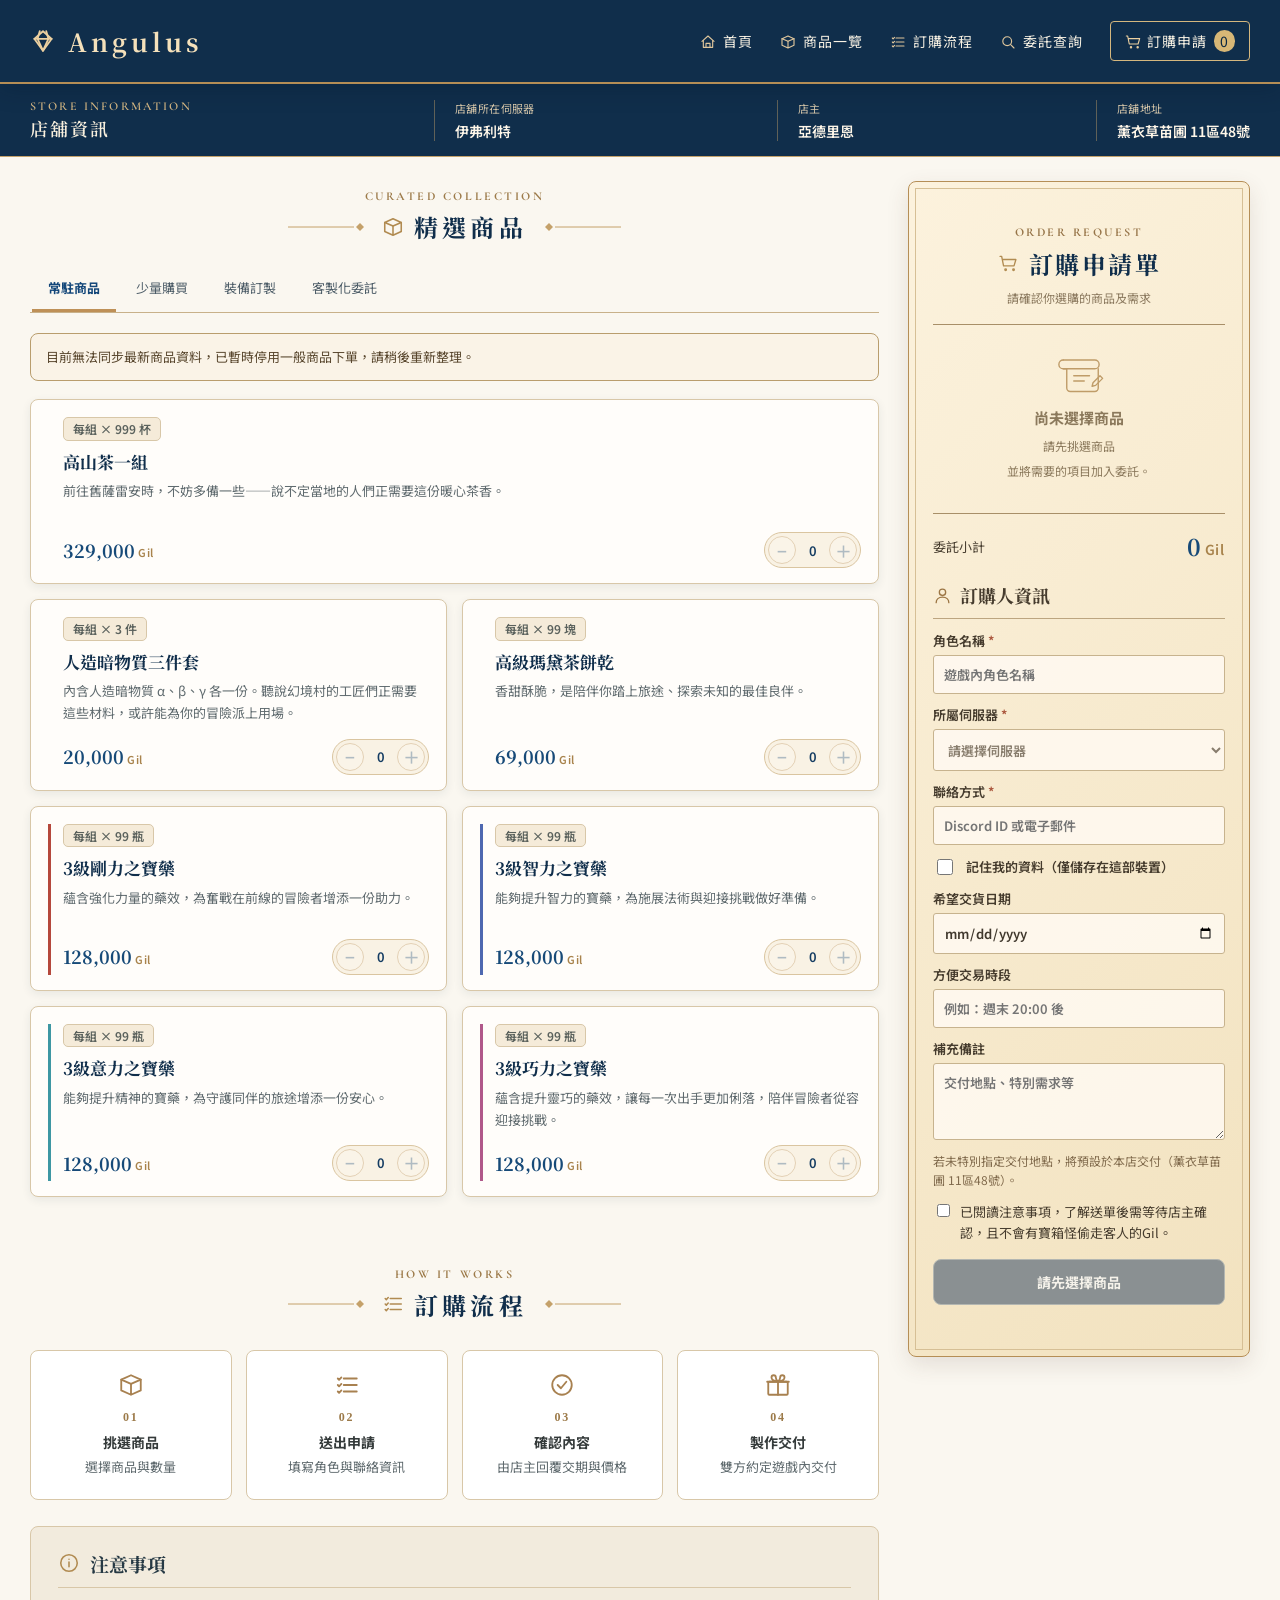
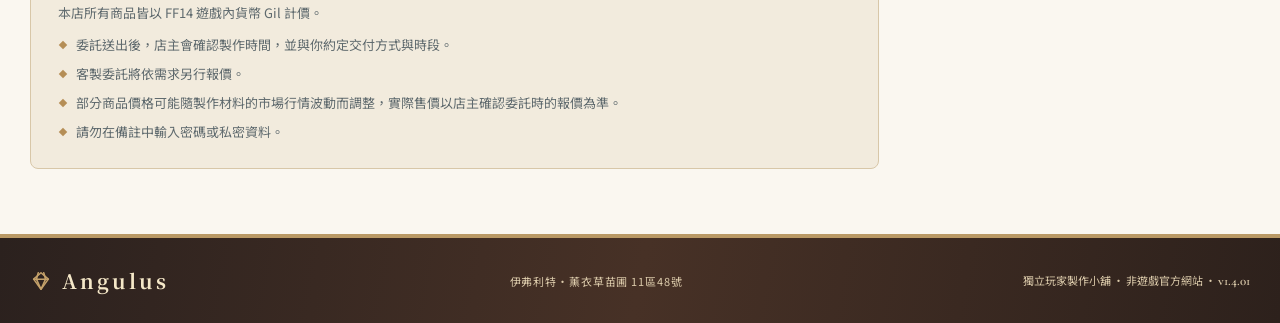
==== commit 179fd5ed: "Add files via upload" ====
--- a/index.html
+++ b/index.html
@@ -2,7 +2,7 @@
 <html lang="zh-Hant">
 <head>
  <meta charset="utf-8"><meta name="viewport" content="width=device-width,initial-scale=1">
- <meta name="angulus-version" content="1.4.00">
+ <meta name="angulus-version" content="1.4.01">
  <meta name="theme-color" content="#103b70">
  <meta name="description" content="Angulus 道具製作小舖｜提供各類客製化委託服務。使用 Gil 計價，歡迎冒險者選購與提出需求。">
  <title>Angulus｜FF14 道具製作與委託訂購</title>
@@ -17,8 +17,8 @@
  <link rel="preconnect" href="https://fonts.googleapis.com">
  <link rel="preconnect" href="https://fonts.gstatic.com" crossorigin>
  <link rel="stylesheet" href="https://fonts.googleapis.com/css2?family=Noto+Sans+TC:wght@400;500;700&family=Noto+Serif+TC:wght@600;700&family=Cormorant+Garamond:wght@600;700&display=swap">
- <link rel="stylesheet" href="styles.css?v=1.4.00">
- <script src="config.js?v=1.4.00" defer></script><script src="script.js?v=1.4.00" defer></script>
+ <link rel="stylesheet" href="styles.css?v=1.4.01">
+ <script src="config.js?v=1.4.01" defer></script><script src="script.js?v=1.4.01" defer></script>
 </head>
 <body>
  <svg class="icon-sprite" xmlns="http://www.w3.org/2000/svg" aria-hidden="true" style="position:absolute;width:0;height:0;overflow:hidden"><symbol id="ico-gem" viewBox="0 0 24 24" fill="none" stroke="currentColor" stroke-width="1.7" stroke-linecap="round" stroke-linejoin="round"><path d="m12 3 8 7-8 11L4 10l8-7Z"/><path d="M4 10h16M9 3l-2 7 5 11 5-11-2-7"/></symbol><symbol id="ico-home" viewBox="0 0 24 24" fill="none" stroke="currentColor" stroke-width="1.7" stroke-linecap="round" stroke-linejoin="round"><path d="m3 11 9-8 9 8"/><path d="M5 10v10h14V10M9 20v-6h6v6"/></symbol><symbol id="ico-box" viewBox="0 0 24 24" fill="none" stroke="currentColor" stroke-width="1.7" stroke-linecap="round" stroke-linejoin="round"><path d="m3 7 9-4 9 4-9 4-9-4Z"/><path d="M3 7v10l9 4 9-4V7M12 11v10"/></symbol><symbol id="ico-pen" viewBox="0 0 24 24" fill="none" stroke="currentColor" stroke-width="1.7" stroke-linecap="round" stroke-linejoin="round"><path d="m4 20 4.5-1 11-11a2.1 2.1 0 0 0-3-3l-11 11L4 20Z"/><path d="m14.7 6.3 3 3"/></symbol><symbol id="ico-list" viewBox="0 0 24 24" fill="none" stroke="currentColor" stroke-width="1.7" stroke-linecap="round" stroke-linejoin="round"><path d="M9 6h12M9 12h12M9 18h12"/><path d="m3.5 6 1.2 1.2L6.8 5M3.5 12l1.2 1.2L6.8 11M3.5 18l1.2 1.2L6.8 17"/></symbol><symbol id="ico-search" viewBox="0 0 24 24" fill="none" stroke="currentColor" stroke-width="1.7" stroke-linecap="round" stroke-linejoin="round"><circle cx="10.8" cy="10.8" r="6.6"/><path d="m16 16 5 5"/></symbol><symbol id="ico-cart" viewBox="0 0 24 24" fill="none" stroke="currentColor" stroke-width="1.7" stroke-linecap="round" stroke-linejoin="round"><circle cx="9" cy="20" r="1"/><circle cx="19" cy="20" r="1"/><path d="M2 3h2l2.4 12h13.2L22 7H5"/></symbol><symbol id="ico-clock" viewBox="0 0 24 24" fill="none" stroke="currentColor" stroke-width="1.7" stroke-linecap="round" stroke-linejoin="round"><circle cx="12" cy="12" r="9"/><path d="M12 7v5l3 2"/></symbol><symbol id="ico-check" viewBox="0 0 24 24" fill="none" stroke="currentColor" stroke-width="1.7" stroke-linecap="round" stroke-linejoin="round"><circle cx="12" cy="12" r="9"/><path d="m8 12 3 3 5-6"/></symbol><symbol id="ico-gift" viewBox="0 0 24 24" fill="none" stroke="currentColor" stroke-width="1.7" stroke-linecap="round" stroke-linejoin="round"><rect x="3" y="9" width="18" height="12" rx="1"/><path d="M2 9h20M12 9v12M12 9S6 8 6 5a2 2 0 0 1 4 0c0 2 2 4 2 4Zm0 0s6-1 6-4a2 2 0 0 0-4 0c0 2-2 4-2 4Z"/></symbol><symbol id="ico-info" viewBox="0 0 24 24" fill="none" stroke="currentColor" stroke-width="1.7" stroke-linecap="round" stroke-linejoin="round"><circle cx="12" cy="12" r="9"/><path d="M12 11v5M12 8h.01"/></symbol><symbol id="ico-user" viewBox="0 0 24 24" fill="none" stroke="currentColor" stroke-width="1.7" stroke-linecap="round" stroke-linejoin="round"><circle cx="12" cy="8" r="4"/><path d="M4 21c0-4 3-7 8-7s8 3 8 7"/></symbol><symbol id="ico-plus" viewBox="0 0 24 24" fill="none" stroke="currentColor" stroke-width="1.7" stroke-linecap="round" stroke-linejoin="round"><path d="M12 5v14M5 12h14"/></symbol><symbol id="ico-leaf" viewBox="0 0 24 24" fill="none" stroke="currentColor" stroke-width="1.7" stroke-linecap="round" stroke-linejoin="round"><path d="M20 4c-9 0-15 4-15 11a5 5 0 0 0 5 5c7 0 11-6 10-16Z"/><path d="M5 20c3-5 7-8 12-10"/></symbol></svg>
@@ -40,6 +40,7 @@
   <div class="marble-area"><div class="wrap content-grid"><div>
     <section id="shop" class="section"><div class="section-heading"><div><small>CURATED COLLECTION</small><h2><svg class="ui-icon heading-icon" aria-hidden="true" focusable="false"><use href="#ico-box"></use></svg>精選商品</h2></div></div>
      <div class="filters" id="filters" role="tablist" aria-label="商品分類"></div>
+     <p id="catalog-notice" class="catalog-notice" role="status" aria-live="polite" hidden></p>
      <div class="product-grid" id="products" role="tabpanel" aria-label="常駐商品"></div>
      <section id="equipment" class="custom-inline" hidden aria-labelledby="equipment-title" role="tabpanel">
       <div class="custom-inline-heading"><small>EQUIPMENT COMMISSIONS</small><h3 id="equipment-title"><svg class="ui-icon heading-icon" aria-hidden="true"><use href="#ico-pen"></use></svg>裝備訂製</h3><p>請依序選擇裝備類型、職業與訂製方式。如需加訂其他職業的主手／副手，請於「補充備註」註明職業與部位，店主將另行確認報價。</p></div>
@@ -120,7 +121,7 @@
   </div></div>
  </main>
  <div class="mobile-order-bar" id="mobile-order-bar" hidden><span class="mobile-order-summary"><strong id="mobile-order-count">已選 0 項</strong><span id="mobile-order-total">0 Gil</span></span><a href="#order" id="mobile-order-link" class="mobile-order-link">前往申請單 <span aria-hidden="true">→</span></a></div>
- <footer><div class="wrap footer-inner"><div class="footer-brand"><svg class="ui-icon footer-gem" aria-hidden="true"><use href="#ico-gem"></use></svg><strong id="footer-name">Angulus</strong></div><p class="footer-address">伊弗利特・薰衣草苗圃 11區48號</p><small>獨立玩家製作小舖 · 非遊戲官方網站 · <span class="release-version">v1.4.00</span></small></div></footer>
+ <footer><div class="wrap footer-inner"><div class="footer-brand"><svg class="ui-icon footer-gem" aria-hidden="true"><use href="#ico-gem"></use></svg><strong id="footer-name">Angulus</strong></div><p class="footer-address">伊弗利特・薰衣草苗圃 11區48號</p><small>獨立玩家製作小舖 · 非遊戲官方網站 · <span class="release-version">v1.4.01</span></small></div></footer>
 <dialog id="order-confirm-dialog" class="order-confirm-dialog" aria-labelledby="order-confirm-title"><div class="confirm-paper"><div class="order-header"><small>FINAL REVIEW</small><h2 id="order-confirm-title">確認訂購申請單</h2><p>請再次核對品項與聯絡資料，確認後才會正式送出。</p></div><div id="order-confirm-details" class="confirm-details"></div><div class="confirm-actions"><button type="button" class="btn btn-light" id="confirm-back">返回修改</button><button type="button" class="btn submit-btn" id="confirm-send">確認送出</button></div></div></dialog>
 <iframe id="angulus-submit-frame" name="angulus-submit-frame" title="委託送出背景框架" hidden></iframe>
 </body>
--- a/styles.css
+++ b/styles.css
@@ -4742,3 +4742,7 @@
 /* V1.3.90 — 長網址或長字串自動換行，避免撐寬申請單 */
 .cart-line>div{min-width:0}
 .cart-line small,.cart-line strong{overflow-wrap:anywhere}
+
+/* V1.4.01 - 商品資料同步狀態 */
+.catalog-notice{margin:12px 0 18px;padding:12px 15px;border:1px solid #b99d6d;border-radius:8px;background:#faf3e7;color:#58462d;font-size:13px;line-height:1.7;}
+.catalog-notice[hidden]{display:none;}
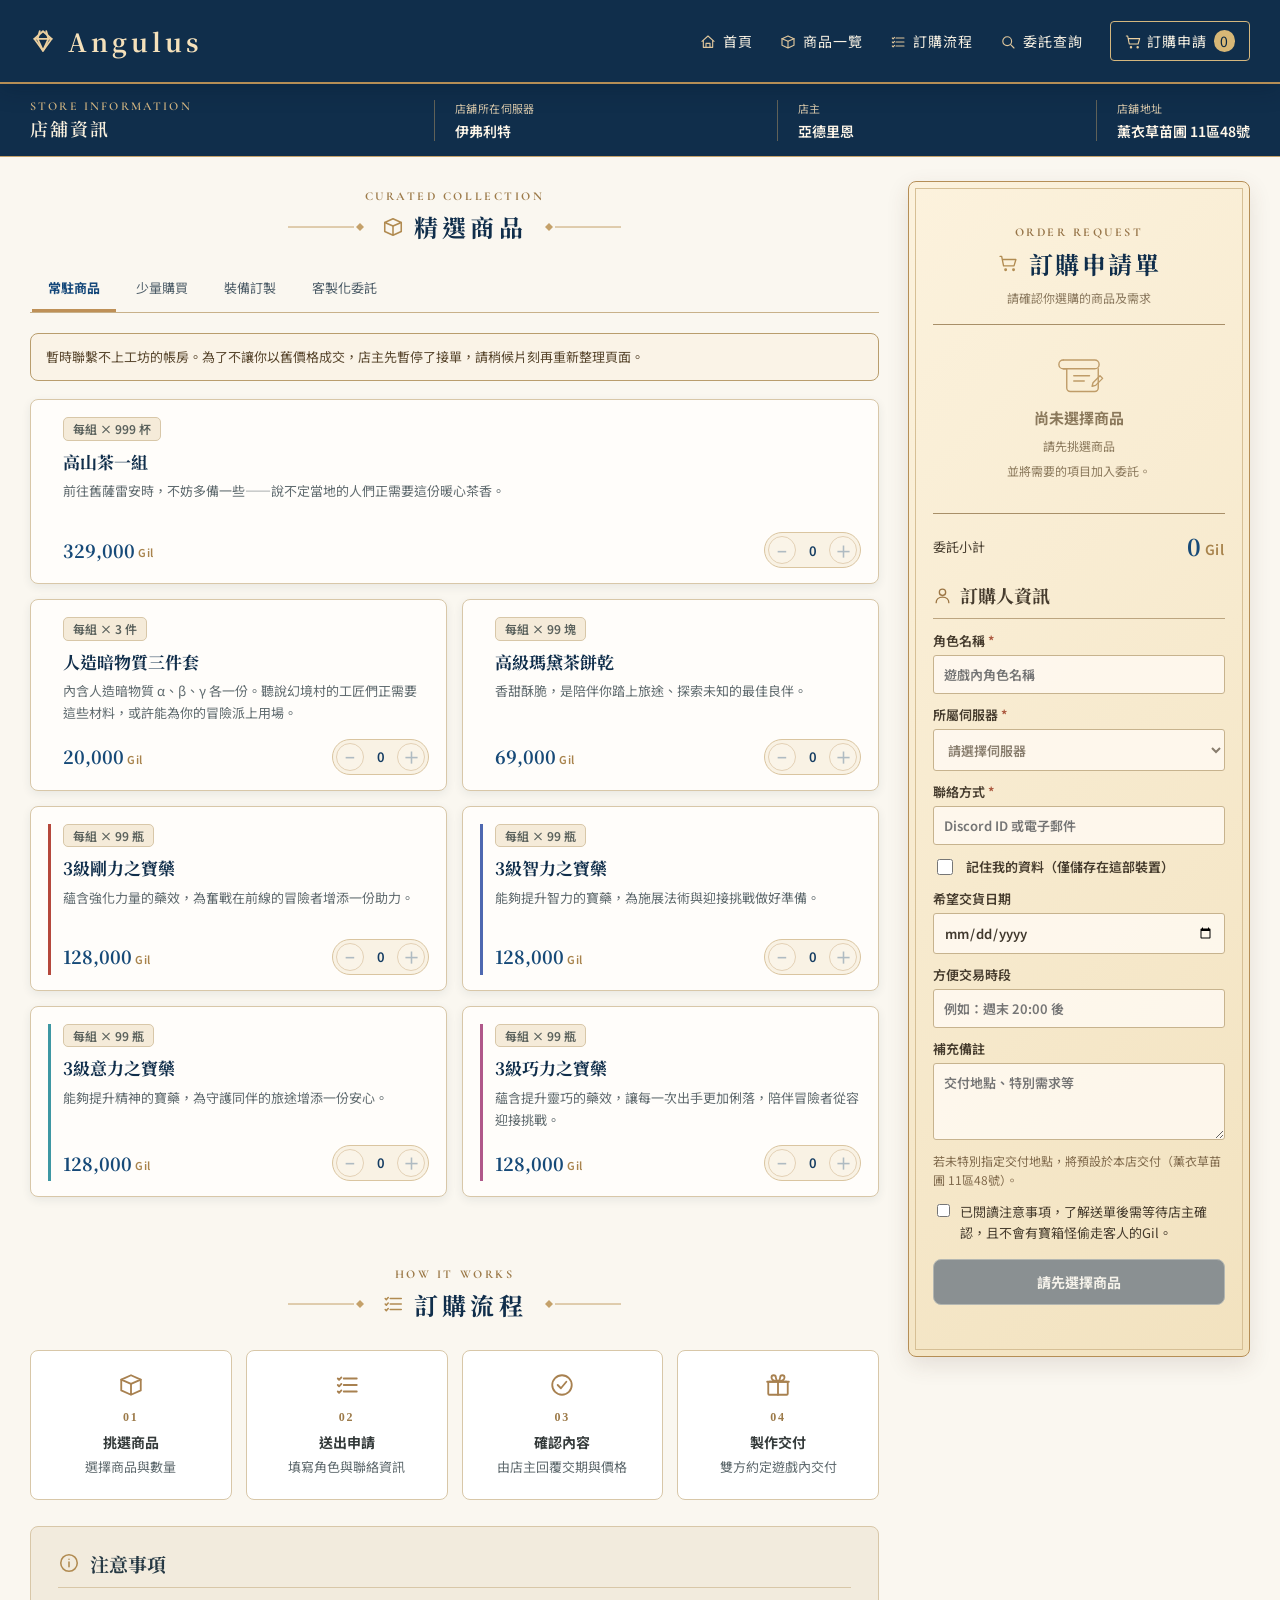
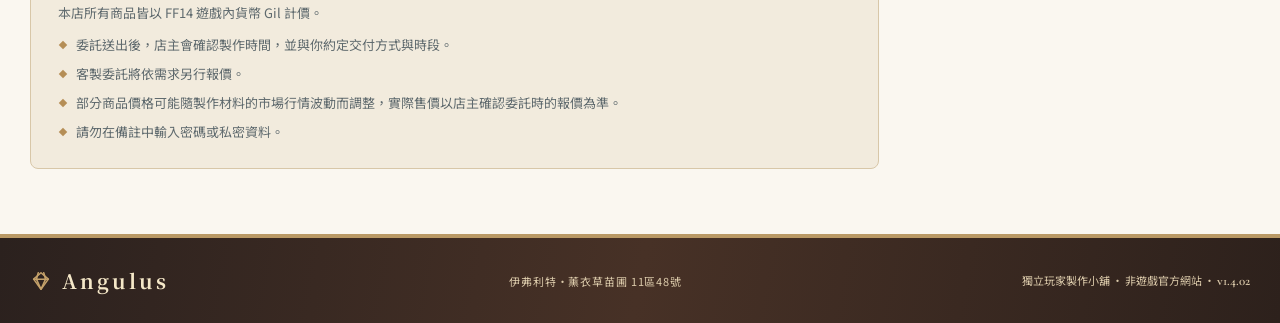
==== commit 8974101f: "Add files via upload" ====
--- a/index.html
+++ b/index.html
@@ -2,7 +2,7 @@
 <html lang="zh-Hant">
 <head>
  <meta charset="utf-8"><meta name="viewport" content="width=device-width,initial-scale=1">
- <meta name="angulus-version" content="1.4.01">
+ <meta name="angulus-version" content="1.4.02">
  <meta name="theme-color" content="#103b70">
  <meta name="description" content="Angulus 道具製作小舖｜提供各類客製化委託服務。使用 Gil 計價，歡迎冒險者選購與提出需求。">
  <title>Angulus｜FF14 道具製作與委託訂購</title>
@@ -17,8 +17,8 @@
  <link rel="preconnect" href="https://fonts.googleapis.com">
  <link rel="preconnect" href="https://fonts.gstatic.com" crossorigin>
  <link rel="stylesheet" href="https://fonts.googleapis.com/css2?family=Noto+Sans+TC:wght@400;500;700&family=Noto+Serif+TC:wght@600;700&family=Cormorant+Garamond:wght@600;700&display=swap">
- <link rel="stylesheet" href="styles.css?v=1.4.01">
- <script src="config.js?v=1.4.01" defer></script><script src="script.js?v=1.4.01" defer></script>
+ <link rel="stylesheet" href="styles.css?v=1.4.02">
+ <script src="config.js?v=1.4.02" defer></script><script src="script.js?v=1.4.02" defer></script>
 </head>
 <body>
  <svg class="icon-sprite" xmlns="http://www.w3.org/2000/svg" aria-hidden="true" style="position:absolute;width:0;height:0;overflow:hidden"><symbol id="ico-gem" viewBox="0 0 24 24" fill="none" stroke="currentColor" stroke-width="1.7" stroke-linecap="round" stroke-linejoin="round"><path d="m12 3 8 7-8 11L4 10l8-7Z"/><path d="M4 10h16M9 3l-2 7 5 11 5-11-2-7"/></symbol><symbol id="ico-home" viewBox="0 0 24 24" fill="none" stroke="currentColor" stroke-width="1.7" stroke-linecap="round" stroke-linejoin="round"><path d="m3 11 9-8 9 8"/><path d="M5 10v10h14V10M9 20v-6h6v6"/></symbol><symbol id="ico-box" viewBox="0 0 24 24" fill="none" stroke="currentColor" stroke-width="1.7" stroke-linecap="round" stroke-linejoin="round"><path d="m3 7 9-4 9 4-9 4-9-4Z"/><path d="M3 7v10l9 4 9-4V7M12 11v10"/></symbol><symbol id="ico-pen" viewBox="0 0 24 24" fill="none" stroke="currentColor" stroke-width="1.7" stroke-linecap="round" stroke-linejoin="round"><path d="m4 20 4.5-1 11-11a2.1 2.1 0 0 0-3-3l-11 11L4 20Z"/><path d="m14.7 6.3 3 3"/></symbol><symbol id="ico-list" viewBox="0 0 24 24" fill="none" stroke="currentColor" stroke-width="1.7" stroke-linecap="round" stroke-linejoin="round"><path d="M9 6h12M9 12h12M9 18h12"/><path d="m3.5 6 1.2 1.2L6.8 5M3.5 12l1.2 1.2L6.8 11M3.5 18l1.2 1.2L6.8 17"/></symbol><symbol id="ico-search" viewBox="0 0 24 24" fill="none" stroke="currentColor" stroke-width="1.7" stroke-linecap="round" stroke-linejoin="round"><circle cx="10.8" cy="10.8" r="6.6"/><path d="m16 16 5 5"/></symbol><symbol id="ico-cart" viewBox="0 0 24 24" fill="none" stroke="currentColor" stroke-width="1.7" stroke-linecap="round" stroke-linejoin="round"><circle cx="9" cy="20" r="1"/><circle cx="19" cy="20" r="1"/><path d="M2 3h2l2.4 12h13.2L22 7H5"/></symbol><symbol id="ico-clock" viewBox="0 0 24 24" fill="none" stroke="currentColor" stroke-width="1.7" stroke-linecap="round" stroke-linejoin="round"><circle cx="12" cy="12" r="9"/><path d="M12 7v5l3 2"/></symbol><symbol id="ico-check" viewBox="0 0 24 24" fill="none" stroke="currentColor" stroke-width="1.7" stroke-linecap="round" stroke-linejoin="round"><circle cx="12" cy="12" r="9"/><path d="m8 12 3 3 5-6"/></symbol><symbol id="ico-gift" viewBox="0 0 24 24" fill="none" stroke="currentColor" stroke-width="1.7" stroke-linecap="round" stroke-linejoin="round"><rect x="3" y="9" width="18" height="12" rx="1"/><path d="M2 9h20M12 9v12M12 9S6 8 6 5a2 2 0 0 1 4 0c0 2 2 4 2 4Zm0 0s6-1 6-4a2 2 0 0 0-4 0c0 2-2 4-2 4Z"/></symbol><symbol id="ico-info" viewBox="0 0 24 24" fill="none" stroke="currentColor" stroke-width="1.7" stroke-linecap="round" stroke-linejoin="round"><circle cx="12" cy="12" r="9"/><path d="M12 11v5M12 8h.01"/></symbol><symbol id="ico-user" viewBox="0 0 24 24" fill="none" stroke="currentColor" stroke-width="1.7" stroke-linecap="round" stroke-linejoin="round"><circle cx="12" cy="8" r="4"/><path d="M4 21c0-4 3-7 8-7s8 3 8 7"/></symbol><symbol id="ico-plus" viewBox="0 0 24 24" fill="none" stroke="currentColor" stroke-width="1.7" stroke-linecap="round" stroke-linejoin="round"><path d="M12 5v14M5 12h14"/></symbol><symbol id="ico-leaf" viewBox="0 0 24 24" fill="none" stroke="currentColor" stroke-width="1.7" stroke-linecap="round" stroke-linejoin="round"><path d="M20 4c-9 0-15 4-15 11a5 5 0 0 0 5 5c7 0 11-6 10-16Z"/><path d="M5 20c3-5 7-8 12-10"/></symbol></svg>
@@ -121,7 +121,7 @@
   </div></div>
  </main>
  <div class="mobile-order-bar" id="mobile-order-bar" hidden><span class="mobile-order-summary"><strong id="mobile-order-count">已選 0 項</strong><span id="mobile-order-total">0 Gil</span></span><a href="#order" id="mobile-order-link" class="mobile-order-link">前往申請單 <span aria-hidden="true">→</span></a></div>
- <footer><div class="wrap footer-inner"><div class="footer-brand"><svg class="ui-icon footer-gem" aria-hidden="true"><use href="#ico-gem"></use></svg><strong id="footer-name">Angulus</strong></div><p class="footer-address">伊弗利特・薰衣草苗圃 11區48號</p><small>獨立玩家製作小舖 · 非遊戲官方網站 · <span class="release-version">v1.4.01</span></small></div></footer>
+ <footer><div class="wrap footer-inner"><div class="footer-brand"><svg class="ui-icon footer-gem" aria-hidden="true"><use href="#ico-gem"></use></svg><strong id="footer-name">Angulus</strong></div><p class="footer-address">伊弗利特・薰衣草苗圃 11區48號</p><small>獨立玩家製作小舖 · 非遊戲官方網站 · <span class="release-version">v1.4.02</span></small></div></footer>
 <dialog id="order-confirm-dialog" class="order-confirm-dialog" aria-labelledby="order-confirm-title"><div class="confirm-paper"><div class="order-header"><small>FINAL REVIEW</small><h2 id="order-confirm-title">確認訂購申請單</h2><p>請再次核對品項與聯絡資料，確認後才會正式送出。</p></div><div id="order-confirm-details" class="confirm-details"></div><div class="confirm-actions"><button type="button" class="btn btn-light" id="confirm-back">返回修改</button><button type="button" class="btn submit-btn" id="confirm-send">確認送出</button></div></div></dialog>
 <iframe id="angulus-submit-frame" name="angulus-submit-frame" title="委託送出背景框架" hidden></iframe>
 </body>
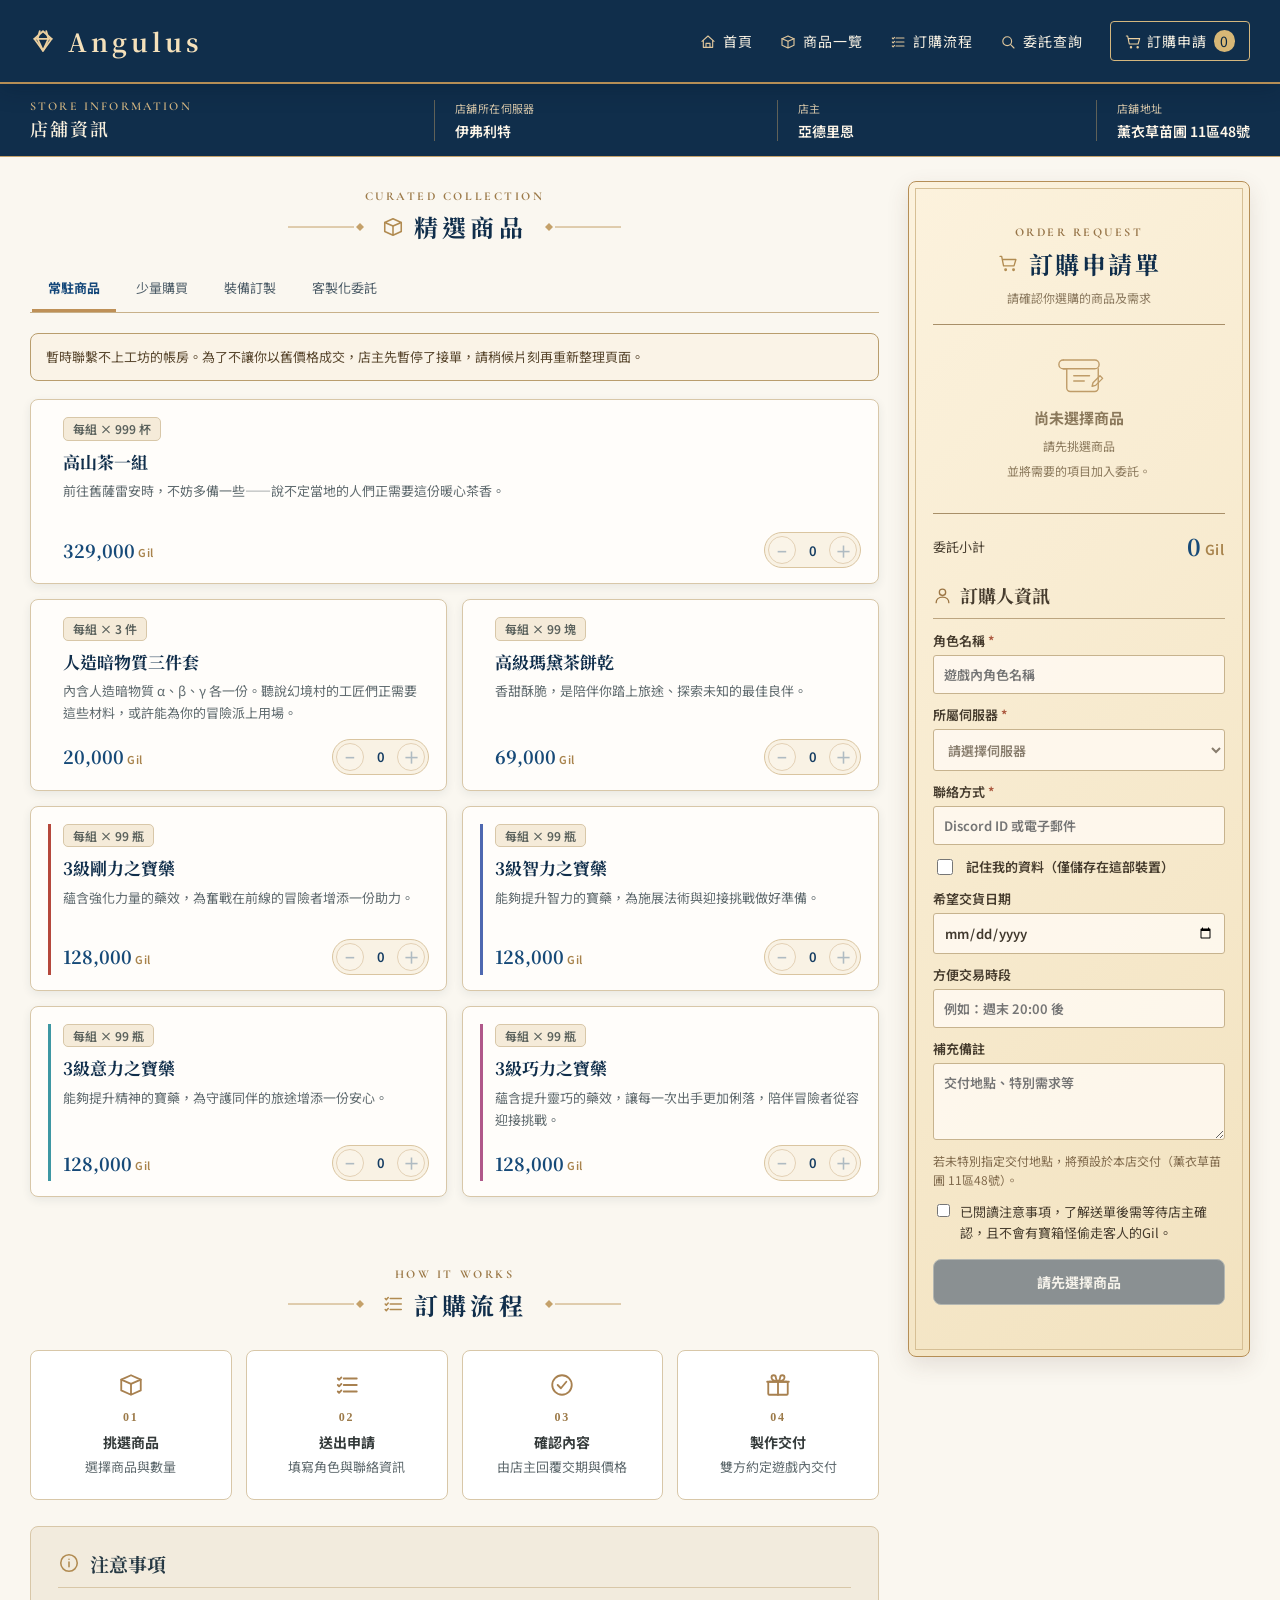
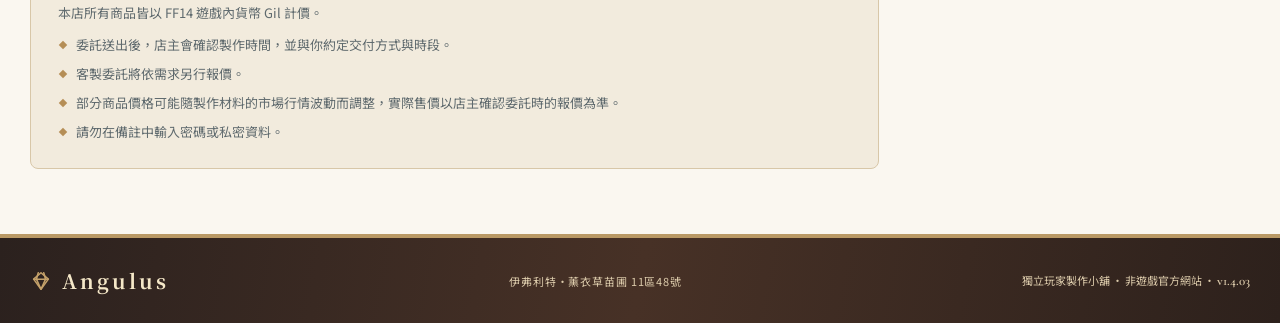
==== commit 5cd21bdc: "Add files via upload" ====
--- a/index.html
+++ b/index.html
@@ -2,7 +2,7 @@
 <html lang="zh-Hant">
 <head>
  <meta charset="utf-8"><meta name="viewport" content="width=device-width,initial-scale=1">
- <meta name="angulus-version" content="1.4.02">
+ <meta name="angulus-version" content="1.4.03">
  <meta name="theme-color" content="#103b70">
  <meta name="description" content="Angulus 道具製作小舖｜提供各類客製化委託服務。使用 Gil 計價，歡迎冒險者選購與提出需求。">
  <title>Angulus｜FF14 道具製作與委託訂購</title>
@@ -17,8 +17,8 @@
  <link rel="preconnect" href="https://fonts.googleapis.com">
  <link rel="preconnect" href="https://fonts.gstatic.com" crossorigin>
  <link rel="stylesheet" href="https://fonts.googleapis.com/css2?family=Noto+Sans+TC:wght@400;500;700&family=Noto+Serif+TC:wght@600;700&family=Cormorant+Garamond:wght@600;700&display=swap">
- <link rel="stylesheet" href="styles.css?v=1.4.02">
- <script src="config.js?v=1.4.02" defer></script><script src="script.js?v=1.4.02" defer></script>
+ <link rel="stylesheet" href="styles.css?v=1.4.03">
+ <script src="config.js?v=1.4.03" defer></script><script src="script.js?v=1.4.03" defer></script>
 </head>
 <body>
  <svg class="icon-sprite" xmlns="http://www.w3.org/2000/svg" aria-hidden="true" style="position:absolute;width:0;height:0;overflow:hidden"><symbol id="ico-gem" viewBox="0 0 24 24" fill="none" stroke="currentColor" stroke-width="1.7" stroke-linecap="round" stroke-linejoin="round"><path d="m12 3 8 7-8 11L4 10l8-7Z"/><path d="M4 10h16M9 3l-2 7 5 11 5-11-2-7"/></symbol><symbol id="ico-home" viewBox="0 0 24 24" fill="none" stroke="currentColor" stroke-width="1.7" stroke-linecap="round" stroke-linejoin="round"><path d="m3 11 9-8 9 8"/><path d="M5 10v10h14V10M9 20v-6h6v6"/></symbol><symbol id="ico-box" viewBox="0 0 24 24" fill="none" stroke="currentColor" stroke-width="1.7" stroke-linecap="round" stroke-linejoin="round"><path d="m3 7 9-4 9 4-9 4-9-4Z"/><path d="M3 7v10l9 4 9-4V7M12 11v10"/></symbol><symbol id="ico-pen" viewBox="0 0 24 24" fill="none" stroke="currentColor" stroke-width="1.7" stroke-linecap="round" stroke-linejoin="round"><path d="m4 20 4.5-1 11-11a2.1 2.1 0 0 0-3-3l-11 11L4 20Z"/><path d="m14.7 6.3 3 3"/></symbol><symbol id="ico-list" viewBox="0 0 24 24" fill="none" stroke="currentColor" stroke-width="1.7" stroke-linecap="round" stroke-linejoin="round"><path d="M9 6h12M9 12h12M9 18h12"/><path d="m3.5 6 1.2 1.2L6.8 5M3.5 12l1.2 1.2L6.8 11M3.5 18l1.2 1.2L6.8 17"/></symbol><symbol id="ico-search" viewBox="0 0 24 24" fill="none" stroke="currentColor" stroke-width="1.7" stroke-linecap="round" stroke-linejoin="round"><circle cx="10.8" cy="10.8" r="6.6"/><path d="m16 16 5 5"/></symbol><symbol id="ico-cart" viewBox="0 0 24 24" fill="none" stroke="currentColor" stroke-width="1.7" stroke-linecap="round" stroke-linejoin="round"><circle cx="9" cy="20" r="1"/><circle cx="19" cy="20" r="1"/><path d="M2 3h2l2.4 12h13.2L22 7H5"/></symbol><symbol id="ico-clock" viewBox="0 0 24 24" fill="none" stroke="currentColor" stroke-width="1.7" stroke-linecap="round" stroke-linejoin="round"><circle cx="12" cy="12" r="9"/><path d="M12 7v5l3 2"/></symbol><symbol id="ico-check" viewBox="0 0 24 24" fill="none" stroke="currentColor" stroke-width="1.7" stroke-linecap="round" stroke-linejoin="round"><circle cx="12" cy="12" r="9"/><path d="m8 12 3 3 5-6"/></symbol><symbol id="ico-gift" viewBox="0 0 24 24" fill="none" stroke="currentColor" stroke-width="1.7" stroke-linecap="round" stroke-linejoin="round"><rect x="3" y="9" width="18" height="12" rx="1"/><path d="M2 9h20M12 9v12M12 9S6 8 6 5a2 2 0 0 1 4 0c0 2 2 4 2 4Zm0 0s6-1 6-4a2 2 0 0 0-4 0c0 2-2 4-2 4Z"/></symbol><symbol id="ico-info" viewBox="0 0 24 24" fill="none" stroke="currentColor" stroke-width="1.7" stroke-linecap="round" stroke-linejoin="round"><circle cx="12" cy="12" r="9"/><path d="M12 11v5M12 8h.01"/></symbol><symbol id="ico-user" viewBox="0 0 24 24" fill="none" stroke="currentColor" stroke-width="1.7" stroke-linecap="round" stroke-linejoin="round"><circle cx="12" cy="8" r="4"/><path d="M4 21c0-4 3-7 8-7s8 3 8 7"/></symbol><symbol id="ico-plus" viewBox="0 0 24 24" fill="none" stroke="currentColor" stroke-width="1.7" stroke-linecap="round" stroke-linejoin="round"><path d="M12 5v14M5 12h14"/></symbol><symbol id="ico-leaf" viewBox="0 0 24 24" fill="none" stroke="currentColor" stroke-width="1.7" stroke-linecap="round" stroke-linejoin="round"><path d="M20 4c-9 0-15 4-15 11a5 5 0 0 0 5 5c7 0 11-6 10-16Z"/><path d="M5 20c3-5 7-8 12-10"/></symbol></svg>
@@ -121,7 +121,7 @@
   </div></div>
  </main>
  <div class="mobile-order-bar" id="mobile-order-bar" hidden><span class="mobile-order-summary"><strong id="mobile-order-count">已選 0 項</strong><span id="mobile-order-total">0 Gil</span></span><a href="#order" id="mobile-order-link" class="mobile-order-link">前往申請單 <span aria-hidden="true">→</span></a></div>
- <footer><div class="wrap footer-inner"><div class="footer-brand"><svg class="ui-icon footer-gem" aria-hidden="true"><use href="#ico-gem"></use></svg><strong id="footer-name">Angulus</strong></div><p class="footer-address">伊弗利特・薰衣草苗圃 11區48號</p><small>獨立玩家製作小舖 · 非遊戲官方網站 · <span class="release-version">v1.4.02</span></small></div></footer>
+ <footer><div class="wrap footer-inner"><div class="footer-brand"><svg class="ui-icon footer-gem" aria-hidden="true"><use href="#ico-gem"></use></svg><strong id="footer-name">Angulus</strong></div><p class="footer-address">伊弗利特・薰衣草苗圃 11區48號</p><small>獨立玩家製作小舖 · 非遊戲官方網站 · <span class="release-version">v1.4.03</span></small></div></footer>
 <dialog id="order-confirm-dialog" class="order-confirm-dialog" aria-labelledby="order-confirm-title"><div class="confirm-paper"><div class="order-header"><small>FINAL REVIEW</small><h2 id="order-confirm-title">確認訂購申請單</h2><p>請再次核對品項與聯絡資料，確認後才會正式送出。</p></div><div id="order-confirm-details" class="confirm-details"></div><div class="confirm-actions"><button type="button" class="btn btn-light" id="confirm-back">返回修改</button><button type="button" class="btn submit-btn" id="confirm-send">確認送出</button></div></div></dialog>
 <iframe id="angulus-submit-frame" name="angulus-submit-frame" title="委託送出背景框架" hidden></iframe>
 </body>
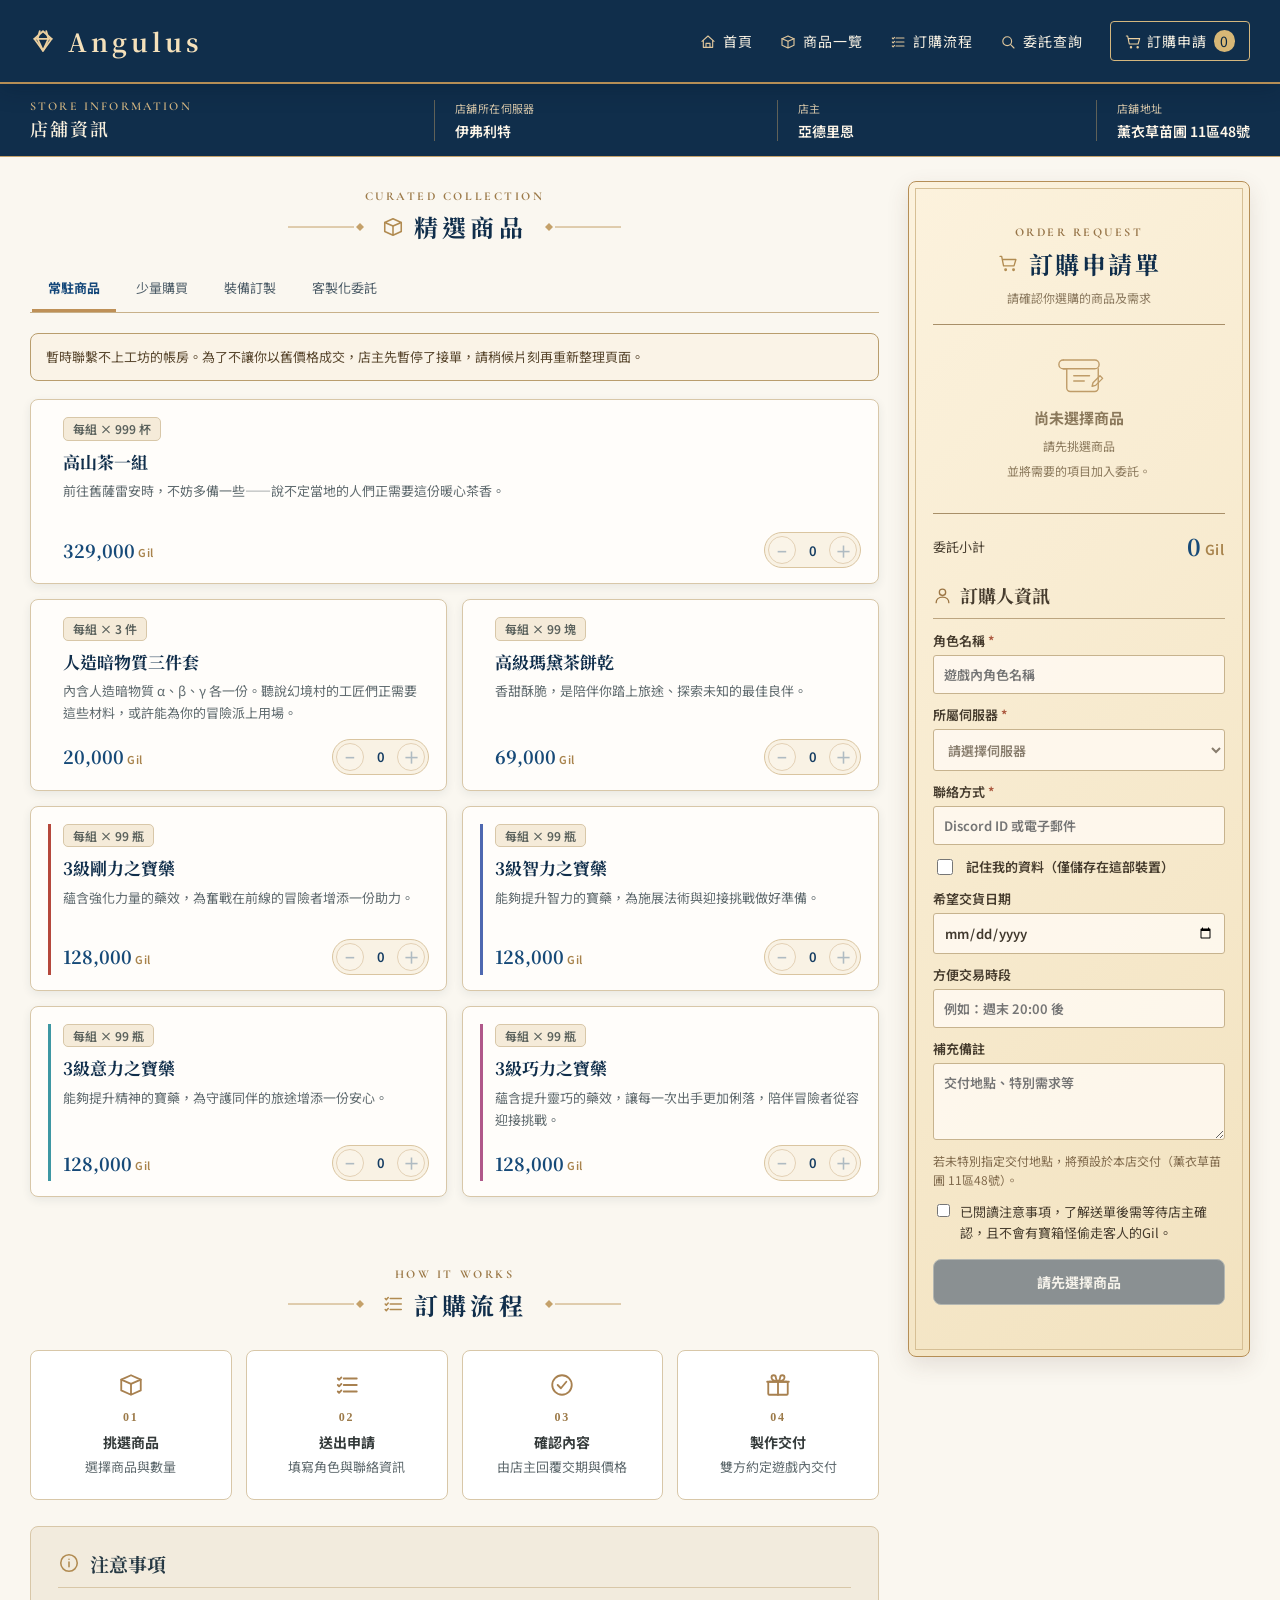
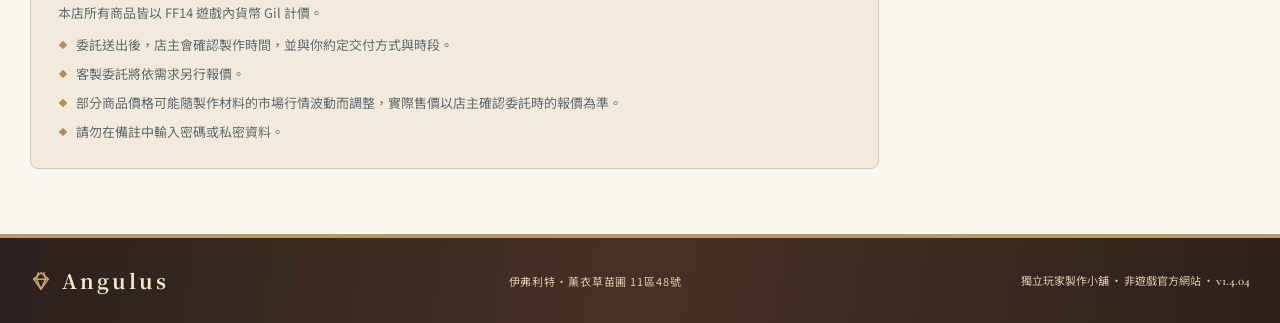
==== commit 12a61bfb: "Add files via upload" ====
--- a/index.html
+++ b/index.html
@@ -2,7 +2,7 @@
 <html lang="zh-Hant">
 <head>
  <meta charset="utf-8"><meta name="viewport" content="width=device-width,initial-scale=1">
- <meta name="angulus-version" content="1.4.03">
+ <meta name="angulus-version" content="1.4.04">
  <meta name="theme-color" content="#103b70">
  <meta name="description" content="Angulus 道具製作小舖｜提供各類客製化委託服務。使用 Gil 計價，歡迎冒險者選購與提出需求。">
  <title>Angulus｜FF14 道具製作與委託訂購</title>
@@ -17,8 +17,8 @@
  <link rel="preconnect" href="https://fonts.googleapis.com">
  <link rel="preconnect" href="https://fonts.gstatic.com" crossorigin>
  <link rel="stylesheet" href="https://fonts.googleapis.com/css2?family=Noto+Sans+TC:wght@400;500;700&family=Noto+Serif+TC:wght@600;700&family=Cormorant+Garamond:wght@600;700&display=swap">
- <link rel="stylesheet" href="styles.css?v=1.4.03">
- <script src="config.js?v=1.4.03" defer></script><script src="script.js?v=1.4.03" defer></script>
+ <link rel="stylesheet" href="styles.css?v=1.4.04">
+ <script src="config.js?v=1.4.04" defer></script><script src="script.js?v=1.4.04" defer></script>
 </head>
 <body>
  <svg class="icon-sprite" xmlns="http://www.w3.org/2000/svg" aria-hidden="true" style="position:absolute;width:0;height:0;overflow:hidden"><symbol id="ico-gem" viewBox="0 0 24 24" fill="none" stroke="currentColor" stroke-width="1.7" stroke-linecap="round" stroke-linejoin="round"><path d="m12 3 8 7-8 11L4 10l8-7Z"/><path d="M4 10h16M9 3l-2 7 5 11 5-11-2-7"/></symbol><symbol id="ico-home" viewBox="0 0 24 24" fill="none" stroke="currentColor" stroke-width="1.7" stroke-linecap="round" stroke-linejoin="round"><path d="m3 11 9-8 9 8"/><path d="M5 10v10h14V10M9 20v-6h6v6"/></symbol><symbol id="ico-box" viewBox="0 0 24 24" fill="none" stroke="currentColor" stroke-width="1.7" stroke-linecap="round" stroke-linejoin="round"><path d="m3 7 9-4 9 4-9 4-9-4Z"/><path d="M3 7v10l9 4 9-4V7M12 11v10"/></symbol><symbol id="ico-pen" viewBox="0 0 24 24" fill="none" stroke="currentColor" stroke-width="1.7" stroke-linecap="round" stroke-linejoin="round"><path d="m4 20 4.5-1 11-11a2.1 2.1 0 0 0-3-3l-11 11L4 20Z"/><path d="m14.7 6.3 3 3"/></symbol><symbol id="ico-list" viewBox="0 0 24 24" fill="none" stroke="currentColor" stroke-width="1.7" stroke-linecap="round" stroke-linejoin="round"><path d="M9 6h12M9 12h12M9 18h12"/><path d="m3.5 6 1.2 1.2L6.8 5M3.5 12l1.2 1.2L6.8 11M3.5 18l1.2 1.2L6.8 17"/></symbol><symbol id="ico-search" viewBox="0 0 24 24" fill="none" stroke="currentColor" stroke-width="1.7" stroke-linecap="round" stroke-linejoin="round"><circle cx="10.8" cy="10.8" r="6.6"/><path d="m16 16 5 5"/></symbol><symbol id="ico-cart" viewBox="0 0 24 24" fill="none" stroke="currentColor" stroke-width="1.7" stroke-linecap="round" stroke-linejoin="round"><circle cx="9" cy="20" r="1"/><circle cx="19" cy="20" r="1"/><path d="M2 3h2l2.4 12h13.2L22 7H5"/></symbol><symbol id="ico-clock" viewBox="0 0 24 24" fill="none" stroke="currentColor" stroke-width="1.7" stroke-linecap="round" stroke-linejoin="round"><circle cx="12" cy="12" r="9"/><path d="M12 7v5l3 2"/></symbol><symbol id="ico-check" viewBox="0 0 24 24" fill="none" stroke="currentColor" stroke-width="1.7" stroke-linecap="round" stroke-linejoin="round"><circle cx="12" cy="12" r="9"/><path d="m8 12 3 3 5-6"/></symbol><symbol id="ico-gift" viewBox="0 0 24 24" fill="none" stroke="currentColor" stroke-width="1.7" stroke-linecap="round" stroke-linejoin="round"><rect x="3" y="9" width="18" height="12" rx="1"/><path d="M2 9h20M12 9v12M12 9S6 8 6 5a2 2 0 0 1 4 0c0 2 2 4 2 4Zm0 0s6-1 6-4a2 2 0 0 0-4 0c0 2-2 4-2 4Z"/></symbol><symbol id="ico-info" viewBox="0 0 24 24" fill="none" stroke="currentColor" stroke-width="1.7" stroke-linecap="round" stroke-linejoin="round"><circle cx="12" cy="12" r="9"/><path d="M12 11v5M12 8h.01"/></symbol><symbol id="ico-user" viewBox="0 0 24 24" fill="none" stroke="currentColor" stroke-width="1.7" stroke-linecap="round" stroke-linejoin="round"><circle cx="12" cy="8" r="4"/><path d="M4 21c0-4 3-7 8-7s8 3 8 7"/></symbol><symbol id="ico-plus" viewBox="0 0 24 24" fill="none" stroke="currentColor" stroke-width="1.7" stroke-linecap="round" stroke-linejoin="round"><path d="M12 5v14M5 12h14"/></symbol><symbol id="ico-leaf" viewBox="0 0 24 24" fill="none" stroke="currentColor" stroke-width="1.7" stroke-linecap="round" stroke-linejoin="round"><path d="M20 4c-9 0-15 4-15 11a5 5 0 0 0 5 5c7 0 11-6 10-16Z"/><path d="M5 20c3-5 7-8 12-10"/></symbol></svg>
@@ -74,9 +74,7 @@
        <div id="equipment-set-field" class="equipment-set-field" role="group" aria-labelledby="equipment-set-title" hidden>
         <div class="equipment-name-title" id="equipment-set-title">訂製方式 <span aria-hidden="true">*</span></div>
         <div class="equipment-set-options" id="equipment-set-options">
-         <button type="button" class="equipment-set-choice" data-equipment-set="整套" aria-pressed="false">整套 <small>主副手＋裝備飾品十件</small></button>
-         <button type="button" class="equipment-set-choice" data-equipment-set="宇宙工具專用" aria-pressed="false" hidden>宇宙工具專用 <small>金拇指副工具一個＋雀翎套裝備飾品十件</small></button>
-         <button type="button" class="equipment-set-choice" data-equipment-set="散件" aria-pressed="false">散件 <small>於訂製需求中註明所需部位</small></button>
+         <!-- V1.4.04：方案按鈕由 Google「裝備訂製管理」動態產生 -->
         </div>
         <p class="equipment-name-hint" id="equipment-set-hint">請選擇整套或散件。</p>
        </div>
@@ -121,7 +119,7 @@
   </div></div>
  </main>
  <div class="mobile-order-bar" id="mobile-order-bar" hidden><span class="mobile-order-summary"><strong id="mobile-order-count">已選 0 項</strong><span id="mobile-order-total">0 Gil</span></span><a href="#order" id="mobile-order-link" class="mobile-order-link">前往申請單 <span aria-hidden="true">→</span></a></div>
- <footer><div class="wrap footer-inner"><div class="footer-brand"><svg class="ui-icon footer-gem" aria-hidden="true"><use href="#ico-gem"></use></svg><strong id="footer-name">Angulus</strong></div><p class="footer-address">伊弗利特・薰衣草苗圃 11區48號</p><small>獨立玩家製作小舖 · 非遊戲官方網站 · <span class="release-version">v1.4.03</span></small></div></footer>
+ <footer><div class="wrap footer-inner"><div class="footer-brand"><svg class="ui-icon footer-gem" aria-hidden="true"><use href="#ico-gem"></use></svg><strong id="footer-name">Angulus</strong></div><p class="footer-address">伊弗利特・薰衣草苗圃 11區48號</p><small>獨立玩家製作小舖 · 非遊戲官方網站 · <span class="release-version">v1.4.04</span></small></div></footer>
 <dialog id="order-confirm-dialog" class="order-confirm-dialog" aria-labelledby="order-confirm-title"><div class="confirm-paper"><div class="order-header"><small>FINAL REVIEW</small><h2 id="order-confirm-title">確認訂購申請單</h2><p>請再次核對品項與聯絡資料，確認後才會正式送出。</p></div><div id="order-confirm-details" class="confirm-details"></div><div class="confirm-actions"><button type="button" class="btn btn-light" id="confirm-back">返回修改</button><button type="button" class="btn submit-btn" id="confirm-send">確認送出</button></div></div></dialog>
 <iframe id="angulus-submit-frame" name="angulus-submit-frame" title="委託送出背景框架" hidden></iframe>
 </body>
--- a/styles.css
+++ b/styles.css
@@ -4746,3 +4746,14 @@
 /* V1.4.01 - 商品資料同步狀態 */
 .catalog-notice{margin:12px 0 18px;padding:12px 15px;border:1px solid #b99d6d;border-radius:8px;background:#faf3e7;color:#58462d;font-size:13px;line-height:1.7;}
 .catalog-notice[hidden]{display:none;}
+
+/* V1.4.04：Google 試算表可增加任意訂製方式，選項自適應排版。 */
+#equipment-set-options.equipment-set-options,
+#equipment-set-options.equipment-set-options:has([data-equipment-set="宇宙工具專用"]:not([hidden])) {
+  grid-template-columns: repeat(auto-fit,minmax(min(100%,145px),1fr));
+}
+#equipment-set-options .equipment-set-choice small {font-size:12px;}
+@media (max-width:480px) {
+  #equipment-set-options.equipment-set-options {grid-template-columns: repeat(2,minmax(0,1fr));}
+  #equipment-set-options .equipment-set-choice small {font-size:12px;}
+}
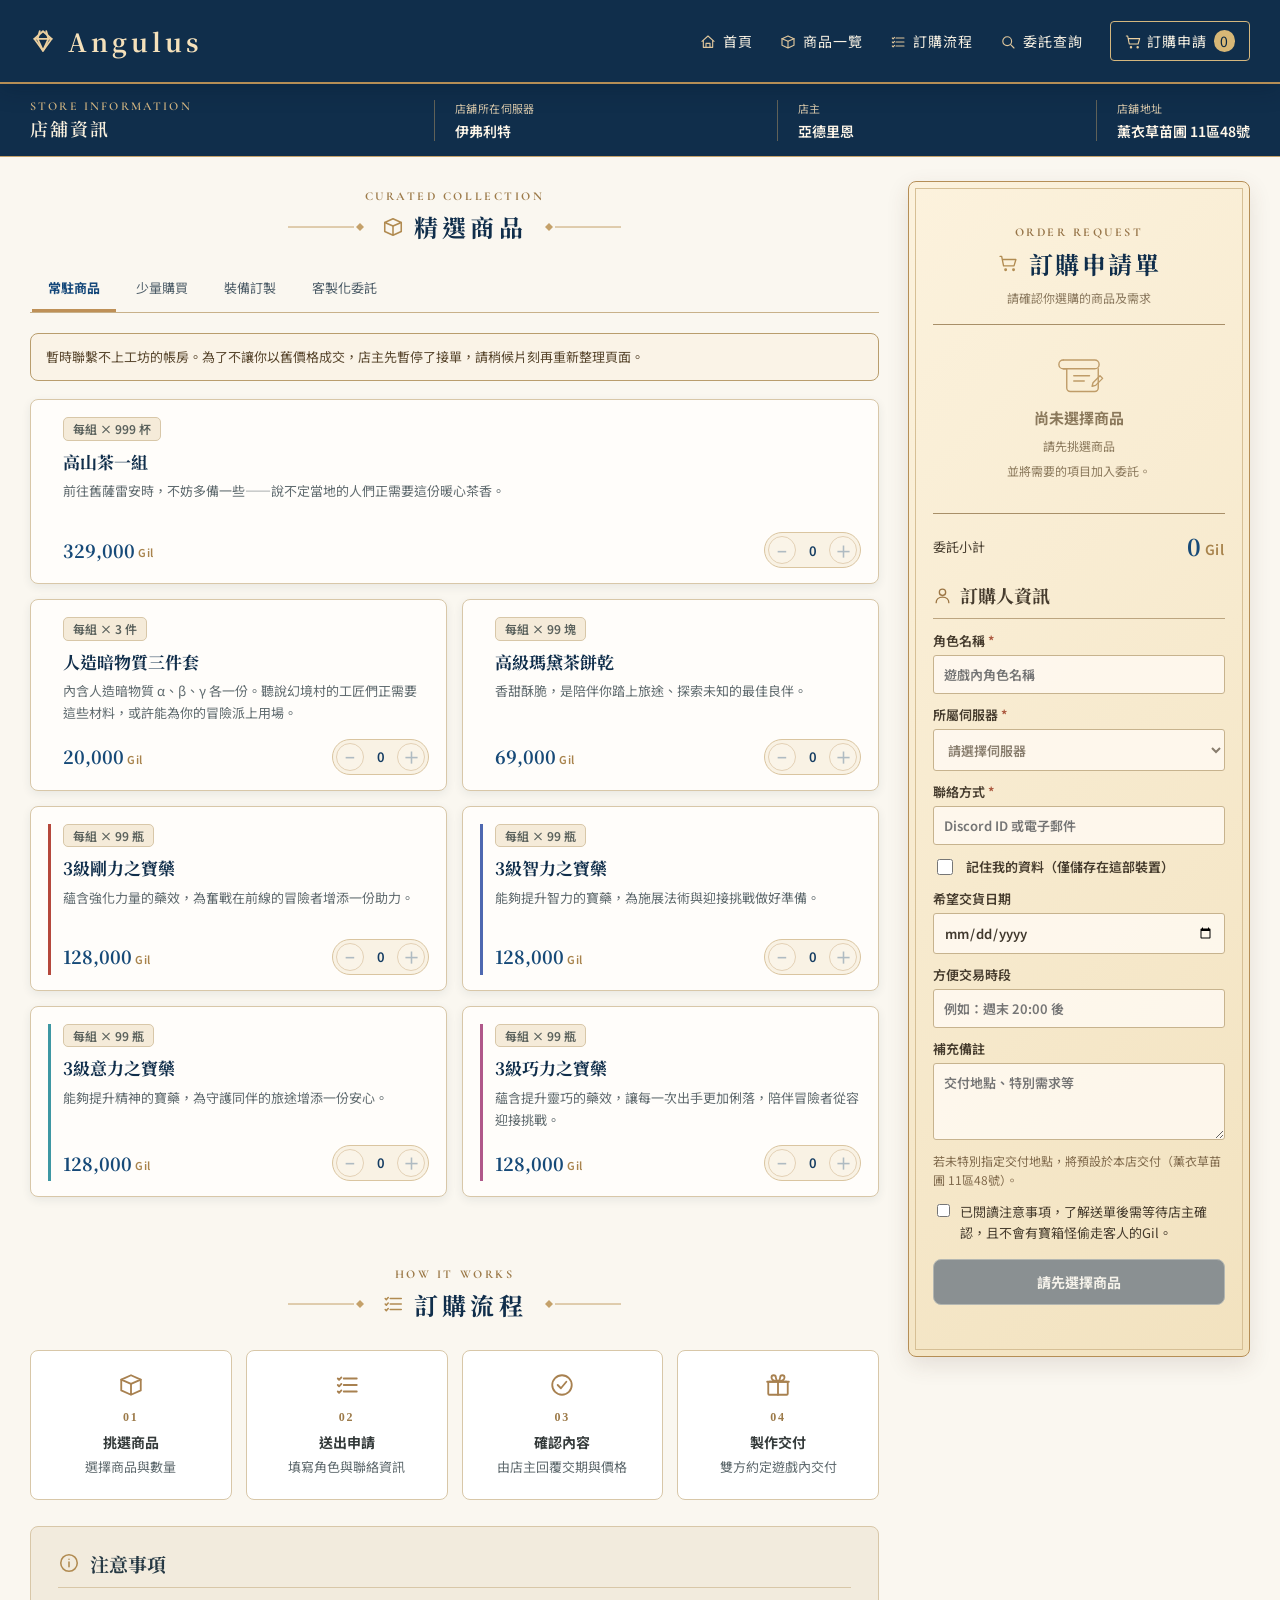
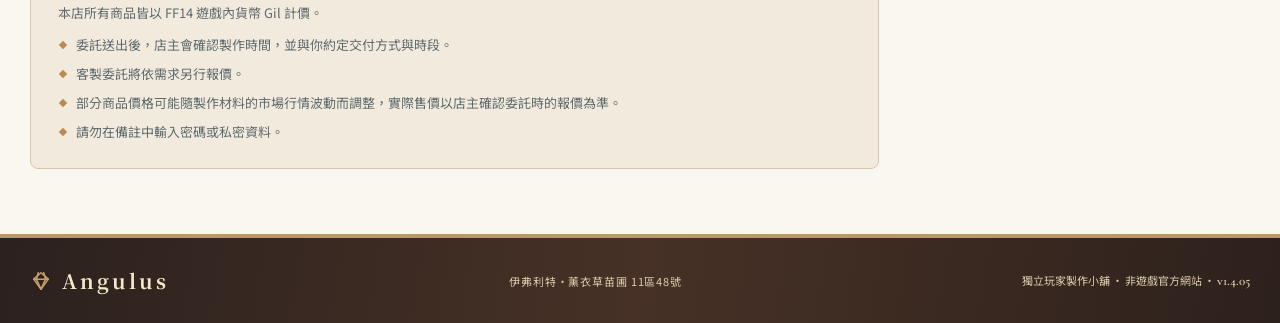
==== commit 457e5967: "Add files via upload" ====
--- a/index.html
+++ b/index.html
@@ -2,7 +2,7 @@
 <html lang="zh-Hant">
 <head>
  <meta charset="utf-8"><meta name="viewport" content="width=device-width,initial-scale=1">
- <meta name="angulus-version" content="1.4.04">
+ <meta name="angulus-version" content="1.4.05">
  <meta name="theme-color" content="#103b70">
  <meta name="description" content="Angulus 道具製作小舖｜提供各類客製化委託服務。使用 Gil 計價，歡迎冒險者選購與提出需求。">
  <title>Angulus｜FF14 道具製作與委託訂購</title>
@@ -17,8 +17,8 @@
  <link rel="preconnect" href="https://fonts.googleapis.com">
  <link rel="preconnect" href="https://fonts.gstatic.com" crossorigin>
  <link rel="stylesheet" href="https://fonts.googleapis.com/css2?family=Noto+Sans+TC:wght@400;500;700&family=Noto+Serif+TC:wght@600;700&family=Cormorant+Garamond:wght@600;700&display=swap">
- <link rel="stylesheet" href="styles.css?v=1.4.04">
- <script src="config.js?v=1.4.04" defer></script><script src="script.js?v=1.4.04" defer></script>
+ <link rel="stylesheet" href="styles.css?v=1.4.05">
+ <script src="config.js?v=1.4.05" defer></script><script src="script.js?v=1.4.05" defer></script>
 </head>
 <body>
  <svg class="icon-sprite" xmlns="http://www.w3.org/2000/svg" aria-hidden="true" style="position:absolute;width:0;height:0;overflow:hidden"><symbol id="ico-gem" viewBox="0 0 24 24" fill="none" stroke="currentColor" stroke-width="1.7" stroke-linecap="round" stroke-linejoin="round"><path d="m12 3 8 7-8 11L4 10l8-7Z"/><path d="M4 10h16M9 3l-2 7 5 11 5-11-2-7"/></symbol><symbol id="ico-home" viewBox="0 0 24 24" fill="none" stroke="currentColor" stroke-width="1.7" stroke-linecap="round" stroke-linejoin="round"><path d="m3 11 9-8 9 8"/><path d="M5 10v10h14V10M9 20v-6h6v6"/></symbol><symbol id="ico-box" viewBox="0 0 24 24" fill="none" stroke="currentColor" stroke-width="1.7" stroke-linecap="round" stroke-linejoin="round"><path d="m3 7 9-4 9 4-9 4-9-4Z"/><path d="M3 7v10l9 4 9-4V7M12 11v10"/></symbol><symbol id="ico-pen" viewBox="0 0 24 24" fill="none" stroke="currentColor" stroke-width="1.7" stroke-linecap="round" stroke-linejoin="round"><path d="m4 20 4.5-1 11-11a2.1 2.1 0 0 0-3-3l-11 11L4 20Z"/><path d="m14.7 6.3 3 3"/></symbol><symbol id="ico-list" viewBox="0 0 24 24" fill="none" stroke="currentColor" stroke-width="1.7" stroke-linecap="round" stroke-linejoin="round"><path d="M9 6h12M9 12h12M9 18h12"/><path d="m3.5 6 1.2 1.2L6.8 5M3.5 12l1.2 1.2L6.8 11M3.5 18l1.2 1.2L6.8 17"/></symbol><symbol id="ico-search" viewBox="0 0 24 24" fill="none" stroke="currentColor" stroke-width="1.7" stroke-linecap="round" stroke-linejoin="round"><circle cx="10.8" cy="10.8" r="6.6"/><path d="m16 16 5 5"/></symbol><symbol id="ico-cart" viewBox="0 0 24 24" fill="none" stroke="currentColor" stroke-width="1.7" stroke-linecap="round" stroke-linejoin="round"><circle cx="9" cy="20" r="1"/><circle cx="19" cy="20" r="1"/><path d="M2 3h2l2.4 12h13.2L22 7H5"/></symbol><symbol id="ico-clock" viewBox="0 0 24 24" fill="none" stroke="currentColor" stroke-width="1.7" stroke-linecap="round" stroke-linejoin="round"><circle cx="12" cy="12" r="9"/><path d="M12 7v5l3 2"/></symbol><symbol id="ico-check" viewBox="0 0 24 24" fill="none" stroke="currentColor" stroke-width="1.7" stroke-linecap="round" stroke-linejoin="round"><circle cx="12" cy="12" r="9"/><path d="m8 12 3 3 5-6"/></symbol><symbol id="ico-gift" viewBox="0 0 24 24" fill="none" stroke="currentColor" stroke-width="1.7" stroke-linecap="round" stroke-linejoin="round"><rect x="3" y="9" width="18" height="12" rx="1"/><path d="M2 9h20M12 9v12M12 9S6 8 6 5a2 2 0 0 1 4 0c0 2 2 4 2 4Zm0 0s6-1 6-4a2 2 0 0 0-4 0c0 2-2 4-2 4Z"/></symbol><symbol id="ico-info" viewBox="0 0 24 24" fill="none" stroke="currentColor" stroke-width="1.7" stroke-linecap="round" stroke-linejoin="round"><circle cx="12" cy="12" r="9"/><path d="M12 11v5M12 8h.01"/></symbol><symbol id="ico-user" viewBox="0 0 24 24" fill="none" stroke="currentColor" stroke-width="1.7" stroke-linecap="round" stroke-linejoin="round"><circle cx="12" cy="8" r="4"/><path d="M4 21c0-4 3-7 8-7s8 3 8 7"/></symbol><symbol id="ico-plus" viewBox="0 0 24 24" fill="none" stroke="currentColor" stroke-width="1.7" stroke-linecap="round" stroke-linejoin="round"><path d="M12 5v14M5 12h14"/></symbol><symbol id="ico-leaf" viewBox="0 0 24 24" fill="none" stroke="currentColor" stroke-width="1.7" stroke-linecap="round" stroke-linejoin="round"><path d="M20 4c-9 0-15 4-15 11a5 5 0 0 0 5 5c7 0 11-6 10-16Z"/><path d="M5 20c3-5 7-8 12-10"/></symbol></svg>
@@ -74,7 +74,7 @@
        <div id="equipment-set-field" class="equipment-set-field" role="group" aria-labelledby="equipment-set-title" hidden>
         <div class="equipment-name-title" id="equipment-set-title">訂製方式 <span aria-hidden="true">*</span></div>
         <div class="equipment-set-options" id="equipment-set-options">
-         <!-- V1.4.04：方案按鈕由 Google「裝備訂製管理」動態產生 -->
+         <!-- V1.4.05：方案按鈕由 Google「裝備訂製管理」動態產生 -->
         </div>
         <p class="equipment-name-hint" id="equipment-set-hint">請選擇整套或散件。</p>
        </div>
@@ -119,7 +119,7 @@
   </div></div>
  </main>
  <div class="mobile-order-bar" id="mobile-order-bar" hidden><span class="mobile-order-summary"><strong id="mobile-order-count">已選 0 項</strong><span id="mobile-order-total">0 Gil</span></span><a href="#order" id="mobile-order-link" class="mobile-order-link">前往申請單 <span aria-hidden="true">→</span></a></div>
- <footer><div class="wrap footer-inner"><div class="footer-brand"><svg class="ui-icon footer-gem" aria-hidden="true"><use href="#ico-gem"></use></svg><strong id="footer-name">Angulus</strong></div><p class="footer-address">伊弗利特・薰衣草苗圃 11區48號</p><small>獨立玩家製作小舖 · 非遊戲官方網站 · <span class="release-version">v1.4.04</span></small></div></footer>
+ <footer><div class="wrap footer-inner"><div class="footer-brand"><svg class="ui-icon footer-gem" aria-hidden="true"><use href="#ico-gem"></use></svg><strong id="footer-name">Angulus</strong></div><p class="footer-address">伊弗利特・薰衣草苗圃 11區48號</p><small>獨立玩家製作小舖 · 非遊戲官方網站 · <span class="release-version">v1.4.05</span></small></div></footer>
 <dialog id="order-confirm-dialog" class="order-confirm-dialog" aria-labelledby="order-confirm-title"><div class="confirm-paper"><div class="order-header"><small>FINAL REVIEW</small><h2 id="order-confirm-title">確認訂購申請單</h2><p>請再次核對品項與聯絡資料，確認後才會正式送出。</p></div><div id="order-confirm-details" class="confirm-details"></div><div class="confirm-actions"><button type="button" class="btn btn-light" id="confirm-back">返回修改</button><button type="button" class="btn submit-btn" id="confirm-send">確認送出</button></div></div></dialog>
 <iframe id="angulus-submit-frame" name="angulus-submit-frame" title="委託送出背景框架" hidden></iframe>
 </body>
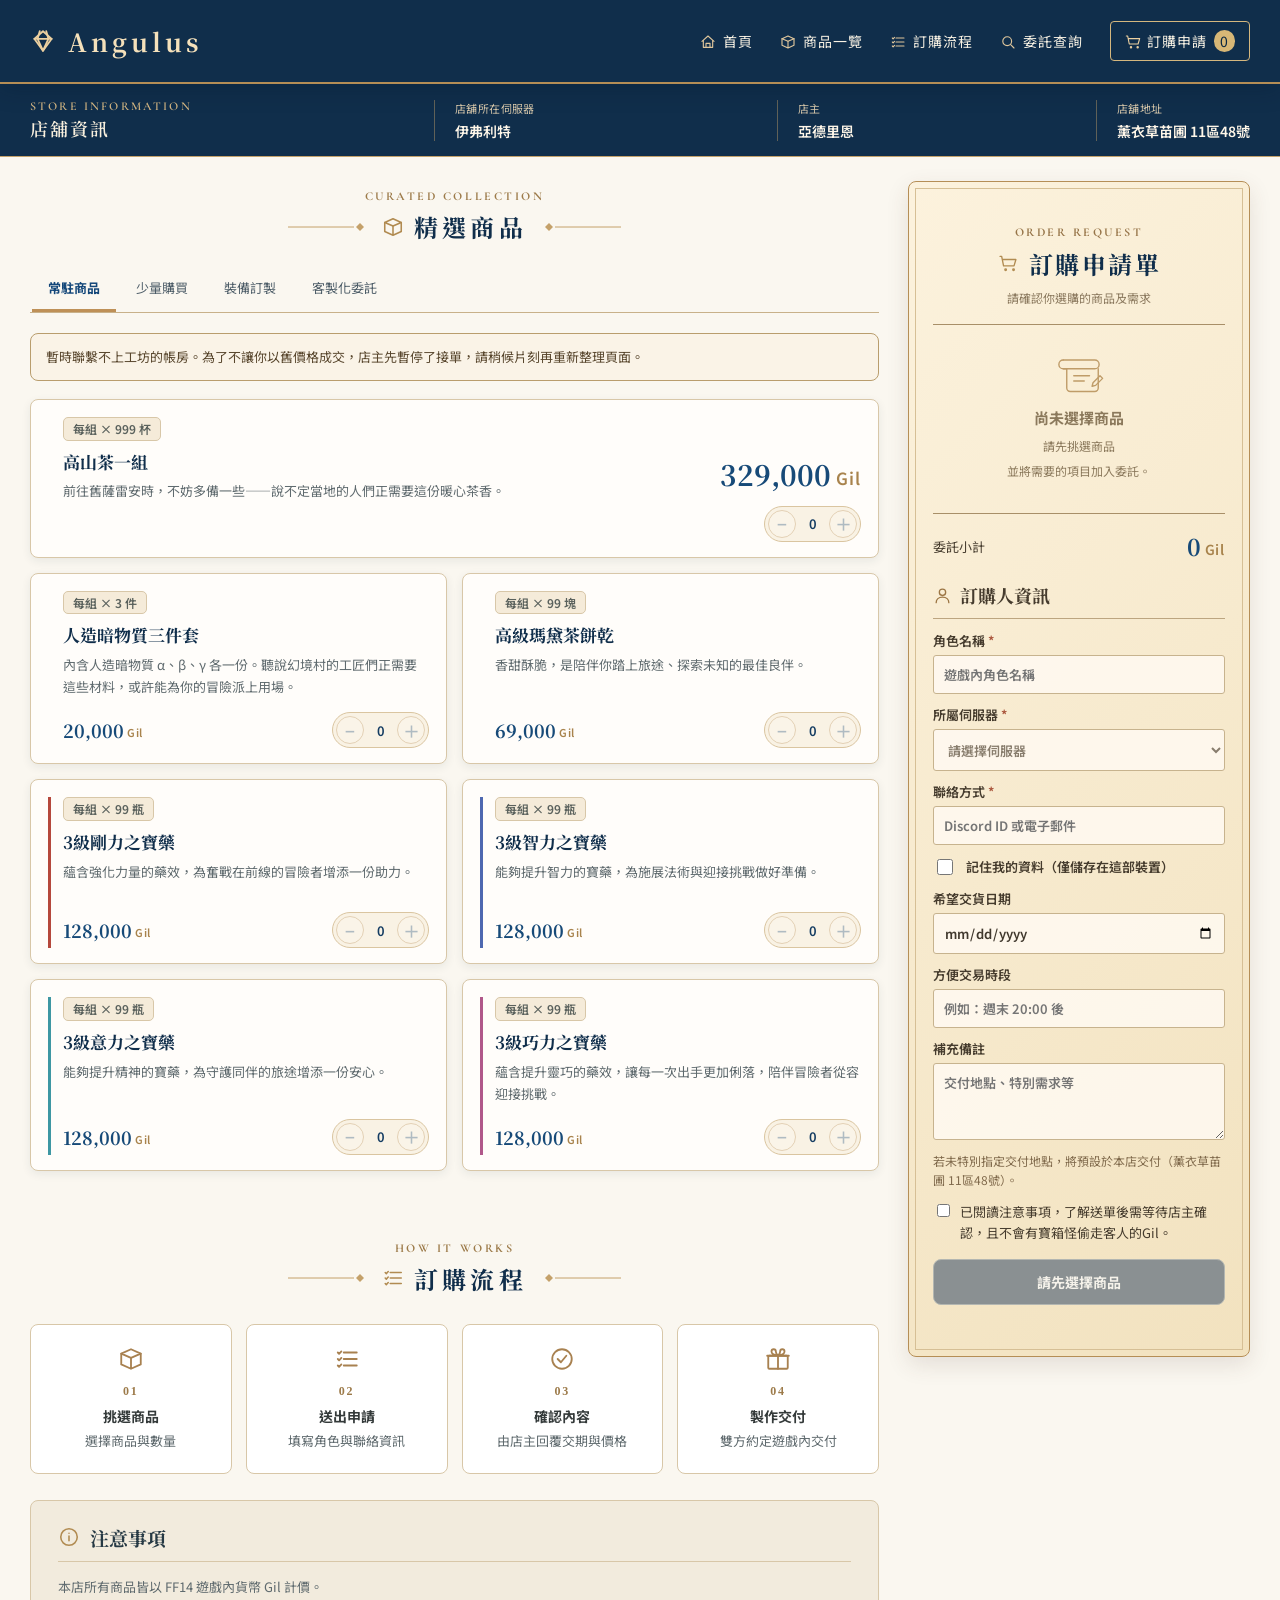
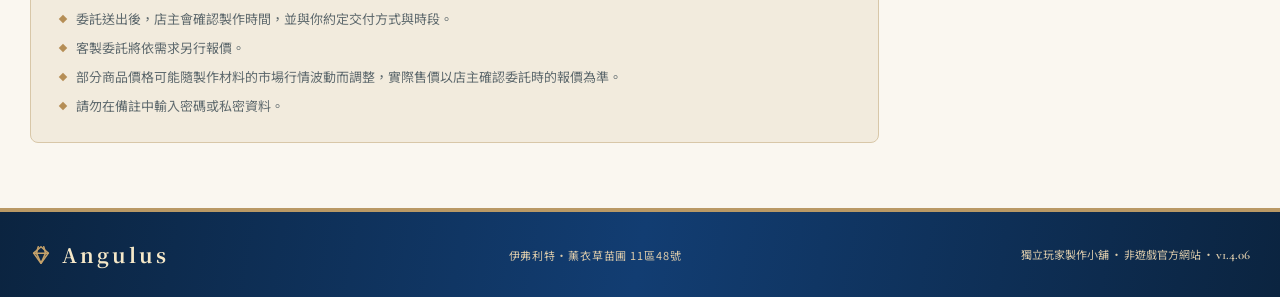
==== commit b18ead66: "Add files via upload" ====
--- a/index.html
+++ b/index.html
@@ -2,7 +2,7 @@
 <html lang="zh-Hant">
 <head>
  <meta charset="utf-8"><meta name="viewport" content="width=device-width,initial-scale=1">
- <meta name="angulus-version" content="1.4.05">
+ <meta name="angulus-version" content="1.4.06">
  <meta name="theme-color" content="#103b70">
  <meta name="description" content="Angulus 道具製作小舖｜提供各類客製化委託服務。使用 Gil 計價，歡迎冒險者選購與提出需求。">
  <title>Angulus｜FF14 道具製作與委託訂購</title>
@@ -17,8 +17,8 @@
  <link rel="preconnect" href="https://fonts.googleapis.com">
  <link rel="preconnect" href="https://fonts.gstatic.com" crossorigin>
  <link rel="stylesheet" href="https://fonts.googleapis.com/css2?family=Noto+Sans+TC:wght@400;500;700&family=Noto+Serif+TC:wght@600;700&family=Cormorant+Garamond:wght@600;700&display=swap">
- <link rel="stylesheet" href="styles.css?v=1.4.05">
- <script src="config.js?v=1.4.05" defer></script><script src="script.js?v=1.4.05" defer></script>
+ <link rel="stylesheet" href="styles.css?v=1.4.06">
+ <script src="config.js?v=1.4.06" defer></script><script src="script.js?v=1.4.06" defer></script>
 </head>
 <body>
  <svg class="icon-sprite" xmlns="http://www.w3.org/2000/svg" aria-hidden="true" style="position:absolute;width:0;height:0;overflow:hidden"><symbol id="ico-gem" viewBox="0 0 24 24" fill="none" stroke="currentColor" stroke-width="1.7" stroke-linecap="round" stroke-linejoin="round"><path d="m12 3 8 7-8 11L4 10l8-7Z"/><path d="M4 10h16M9 3l-2 7 5 11 5-11-2-7"/></symbol><symbol id="ico-home" viewBox="0 0 24 24" fill="none" stroke="currentColor" stroke-width="1.7" stroke-linecap="round" stroke-linejoin="round"><path d="m3 11 9-8 9 8"/><path d="M5 10v10h14V10M9 20v-6h6v6"/></symbol><symbol id="ico-box" viewBox="0 0 24 24" fill="none" stroke="currentColor" stroke-width="1.7" stroke-linecap="round" stroke-linejoin="round"><path d="m3 7 9-4 9 4-9 4-9-4Z"/><path d="M3 7v10l9 4 9-4V7M12 11v10"/></symbol><symbol id="ico-pen" viewBox="0 0 24 24" fill="none" stroke="currentColor" stroke-width="1.7" stroke-linecap="round" stroke-linejoin="round"><path d="m4 20 4.5-1 11-11a2.1 2.1 0 0 0-3-3l-11 11L4 20Z"/><path d="m14.7 6.3 3 3"/></symbol><symbol id="ico-list" viewBox="0 0 24 24" fill="none" stroke="currentColor" stroke-width="1.7" stroke-linecap="round" stroke-linejoin="round"><path d="M9 6h12M9 12h12M9 18h12"/><path d="m3.5 6 1.2 1.2L6.8 5M3.5 12l1.2 1.2L6.8 11M3.5 18l1.2 1.2L6.8 17"/></symbol><symbol id="ico-search" viewBox="0 0 24 24" fill="none" stroke="currentColor" stroke-width="1.7" stroke-linecap="round" stroke-linejoin="round"><circle cx="10.8" cy="10.8" r="6.6"/><path d="m16 16 5 5"/></symbol><symbol id="ico-cart" viewBox="0 0 24 24" fill="none" stroke="currentColor" stroke-width="1.7" stroke-linecap="round" stroke-linejoin="round"><circle cx="9" cy="20" r="1"/><circle cx="19" cy="20" r="1"/><path d="M2 3h2l2.4 12h13.2L22 7H5"/></symbol><symbol id="ico-clock" viewBox="0 0 24 24" fill="none" stroke="currentColor" stroke-width="1.7" stroke-linecap="round" stroke-linejoin="round"><circle cx="12" cy="12" r="9"/><path d="M12 7v5l3 2"/></symbol><symbol id="ico-check" viewBox="0 0 24 24" fill="none" stroke="currentColor" stroke-width="1.7" stroke-linecap="round" stroke-linejoin="round"><circle cx="12" cy="12" r="9"/><path d="m8 12 3 3 5-6"/></symbol><symbol id="ico-gift" viewBox="0 0 24 24" fill="none" stroke="currentColor" stroke-width="1.7" stroke-linecap="round" stroke-linejoin="round"><rect x="3" y="9" width="18" height="12" rx="1"/><path d="M2 9h20M12 9v12M12 9S6 8 6 5a2 2 0 0 1 4 0c0 2 2 4 2 4Zm0 0s6-1 6-4a2 2 0 0 0-4 0c0 2-2 4-2 4Z"/></symbol><symbol id="ico-info" viewBox="0 0 24 24" fill="none" stroke="currentColor" stroke-width="1.7" stroke-linecap="round" stroke-linejoin="round"><circle cx="12" cy="12" r="9"/><path d="M12 11v5M12 8h.01"/></symbol><symbol id="ico-user" viewBox="0 0 24 24" fill="none" stroke="currentColor" stroke-width="1.7" stroke-linecap="round" stroke-linejoin="round"><circle cx="12" cy="8" r="4"/><path d="M4 21c0-4 3-7 8-7s8 3 8 7"/></symbol><symbol id="ico-plus" viewBox="0 0 24 24" fill="none" stroke="currentColor" stroke-width="1.7" stroke-linecap="round" stroke-linejoin="round"><path d="M12 5v14M5 12h14"/></symbol><symbol id="ico-leaf" viewBox="0 0 24 24" fill="none" stroke="currentColor" stroke-width="1.7" stroke-linecap="round" stroke-linejoin="round"><path d="M20 4c-9 0-15 4-15 11a5 5 0 0 0 5 5c7 0 11-6 10-16Z"/><path d="M5 20c3-5 7-8 12-10"/></symbol></svg>
@@ -74,7 +74,7 @@
        <div id="equipment-set-field" class="equipment-set-field" role="group" aria-labelledby="equipment-set-title" hidden>
         <div class="equipment-name-title" id="equipment-set-title">訂製方式 <span aria-hidden="true">*</span></div>
         <div class="equipment-set-options" id="equipment-set-options">
-         <!-- V1.4.05：方案按鈕由 Google「裝備訂製管理」動態產生 -->
+         <!-- V1.4.06：方案按鈕由 Google「裝備訂製管理」動態產生 -->
         </div>
         <p class="equipment-name-hint" id="equipment-set-hint">請選擇整套或散件。</p>
        </div>
@@ -119,7 +119,7 @@
   </div></div>
  </main>
  <div class="mobile-order-bar" id="mobile-order-bar" hidden><span class="mobile-order-summary"><strong id="mobile-order-count">已選 0 項</strong><span id="mobile-order-total">0 Gil</span></span><a href="#order" id="mobile-order-link" class="mobile-order-link">前往申請單 <span aria-hidden="true">→</span></a></div>
- <footer><div class="wrap footer-inner"><div class="footer-brand"><svg class="ui-icon footer-gem" aria-hidden="true"><use href="#ico-gem"></use></svg><strong id="footer-name">Angulus</strong></div><p class="footer-address">伊弗利特・薰衣草苗圃 11區48號</p><small>獨立玩家製作小舖 · 非遊戲官方網站 · <span class="release-version">v1.4.05</span></small></div></footer>
+ <footer><div class="wrap footer-inner"><div class="footer-brand"><svg class="ui-icon footer-gem" aria-hidden="true"><use href="#ico-gem"></use></svg><strong id="footer-name">Angulus</strong></div><p class="footer-address">伊弗利特・薰衣草苗圃 11區48號</p><small>獨立玩家製作小舖 · 非遊戲官方網站 · <span class="release-version">v1.4.06</span></small></div></footer>
 <dialog id="order-confirm-dialog" class="order-confirm-dialog" aria-labelledby="order-confirm-title"><div class="confirm-paper"><div class="order-header"><small>FINAL REVIEW</small><h2 id="order-confirm-title">確認訂購申請單</h2><p>請再次核對品項與聯絡資料，確認後才會正式送出。</p></div><div id="order-confirm-details" class="confirm-details"></div><div class="confirm-actions"><button type="button" class="btn btn-light" id="confirm-back">返回修改</button><button type="button" class="btn submit-btn" id="confirm-send">確認送出</button></div></div></dialog>
 <iframe id="angulus-submit-frame" name="angulus-submit-frame" title="委託送出背景框架" hidden></iframe>
 </body>
--- a/styles.css
+++ b/styles.css
@@ -4757,3 +4757,31 @@
   #equipment-set-options.equipment-set-options {grid-template-columns: repeat(2,minmax(0,1fr));}
   #equipment-set-options .equipment-set-choice small {font-size:12px;}
 }
+
+/* V1.4.06 — 一、手機版縮短：店舖資訊一行、商品卡緊湊 */
+@media(max-width:760px){
+ .shop-location-inner{display:flex!important;flex-wrap:wrap;align-items:center;justify-content:center;gap:0 6px!important;padding-top:10px!important;padding-bottom:10px!important}
+ .shop-location-heading,.shop-location-label{display:none!important}
+ .shop-location-detail{display:inline-flex!important;padding:0!important;border:0!important;grid-template-columns:none!important;min-height:0!important}
+ .shop-location-detail strong{font-size:13px!important}
+ .shop-location-detail+.shop-location-detail::before{content:'・';color:#c4a16a;margin-right:6px}
+ .shop-location-detail:nth-of-type(3) strong::before{content:'店主 ';color:#d9c7a3;font-weight:500}
+ .product-grid .product-card{padding-top:12px!important;padding-bottom:12px!important}
+ .product-card .pack-tag{margin-bottom:6px!important}
+ .product-card .product-info p{display:-webkit-box;-webkit-line-clamp:2;-webkit-box-orient:vertical;overflow:hidden;margin-bottom:10px!important}
+}
+
+/* V1.4.06 — 二、橫跨兩欄的卡片改左右排列（桌面版） */
+@media(min-width:761px){
+ .product-grid>.product-card:first-child:nth-last-child(odd){min-height:0!important}
+ .product-grid>.product-card:first-child:nth-last-child(odd) .product-info{display:grid!important;grid-template-columns:minmax(0,1fr) auto;column-gap:32px;align-items:center}
+ .product-grid>.product-card:first-child:nth-last-child(odd) .product-info>*{grid-column:1;justify-self:start}
+ .product-grid>.product-card:first-child:nth-last-child(odd) .product-bottom{grid-column:2!important;grid-row:1/span 6;align-self:end;justify-self:end!important;margin:0!important;padding:30px 0 0!important;border:0!important}
+ .product-grid>.product-card:first-child:nth-last-child(odd) .product-purchase{flex-direction:column;align-items:flex-end;gap:12px}
+ .product-grid>.product-card:first-child:nth-last-child(odd) .price{font-size:28px!important}
+ .product-grid>.product-card:first-child:nth-last-child(odd) .product-info p{margin-bottom:0!important}
+}
+.product-grid>.product-card.is-selected:first-child:nth-last-child(odd){background:#FFF4DF!important}
+
+/* V1.4.06 — 三、頁尾改深藍，與導覽列呼應 */
+footer{background:linear-gradient(100deg,#0b2440,#123d72 50%,#0b2440)!important}
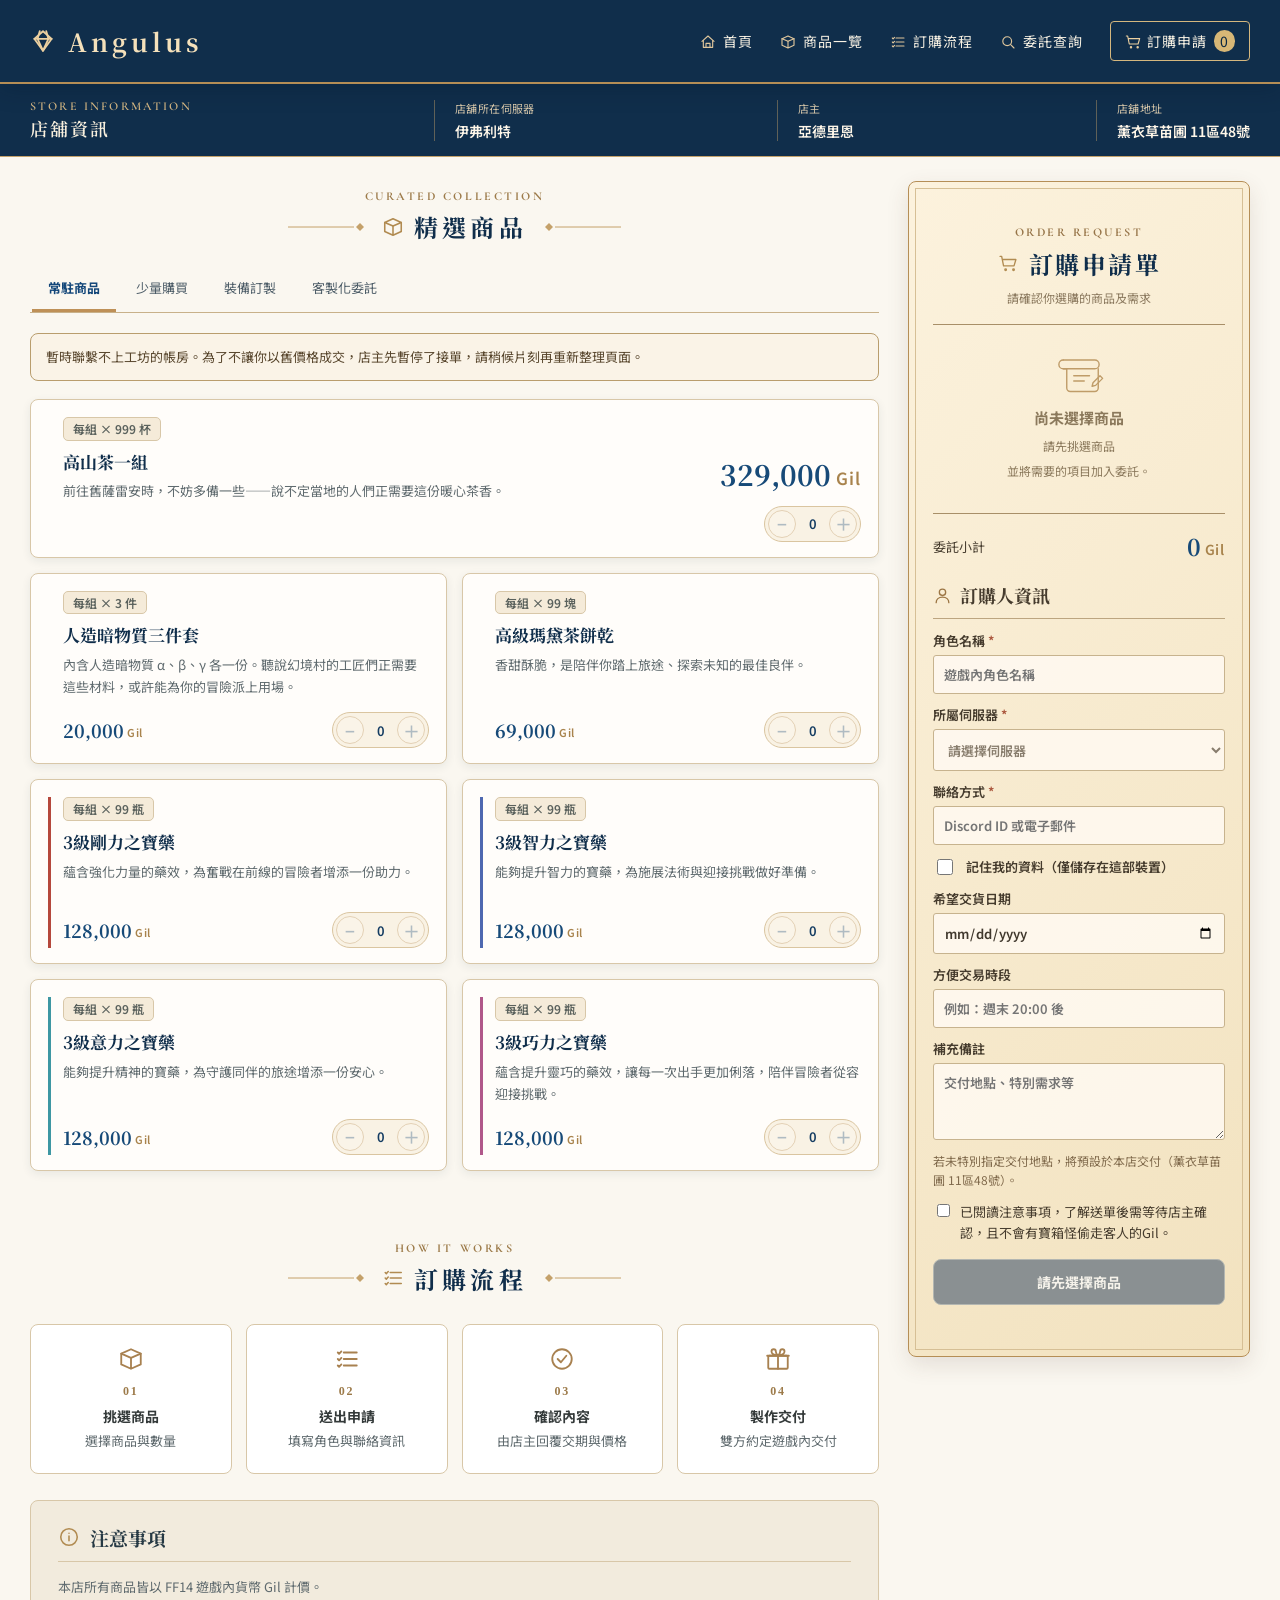
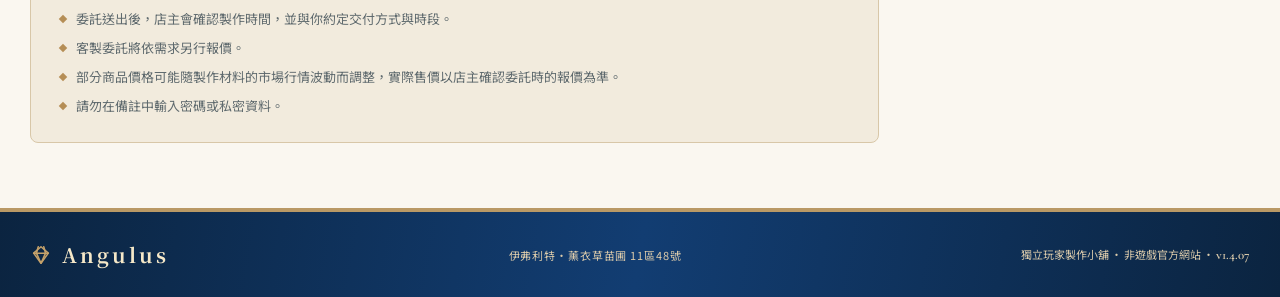
==== commit 8b8acf97: "Add files via upload" ====
--- a/index.html
+++ b/index.html
@@ -2,7 +2,7 @@
 <html lang="zh-Hant">
 <head>
  <meta charset="utf-8"><meta name="viewport" content="width=device-width,initial-scale=1">
- <meta name="angulus-version" content="1.4.06">
+ <meta name="angulus-version" content="1.4.07">
  <meta name="theme-color" content="#103b70">
  <meta name="description" content="Angulus 道具製作小舖｜提供各類客製化委託服務。使用 Gil 計價，歡迎冒險者選購與提出需求。">
  <title>Angulus｜FF14 道具製作與委託訂購</title>
@@ -17,8 +17,8 @@
  <link rel="preconnect" href="https://fonts.googleapis.com">
  <link rel="preconnect" href="https://fonts.gstatic.com" crossorigin>
  <link rel="stylesheet" href="https://fonts.googleapis.com/css2?family=Noto+Sans+TC:wght@400;500;700&family=Noto+Serif+TC:wght@600;700&family=Cormorant+Garamond:wght@600;700&display=swap">
- <link rel="stylesheet" href="styles.css?v=1.4.06">
- <script src="config.js?v=1.4.06" defer></script><script src="script.js?v=1.4.06" defer></script>
+ <link rel="stylesheet" href="styles.css?v=1.4.07">
+ <script src="config.js?v=1.4.07" defer></script><script src="script.js?v=1.4.07" defer></script>
 </head>
 <body>
  <svg class="icon-sprite" xmlns="http://www.w3.org/2000/svg" aria-hidden="true" style="position:absolute;width:0;height:0;overflow:hidden"><symbol id="ico-gem" viewBox="0 0 24 24" fill="none" stroke="currentColor" stroke-width="1.7" stroke-linecap="round" stroke-linejoin="round"><path d="m12 3 8 7-8 11L4 10l8-7Z"/><path d="M4 10h16M9 3l-2 7 5 11 5-11-2-7"/></symbol><symbol id="ico-home" viewBox="0 0 24 24" fill="none" stroke="currentColor" stroke-width="1.7" stroke-linecap="round" stroke-linejoin="round"><path d="m3 11 9-8 9 8"/><path d="M5 10v10h14V10M9 20v-6h6v6"/></symbol><symbol id="ico-box" viewBox="0 0 24 24" fill="none" stroke="currentColor" stroke-width="1.7" stroke-linecap="round" stroke-linejoin="round"><path d="m3 7 9-4 9 4-9 4-9-4Z"/><path d="M3 7v10l9 4 9-4V7M12 11v10"/></symbol><symbol id="ico-pen" viewBox="0 0 24 24" fill="none" stroke="currentColor" stroke-width="1.7" stroke-linecap="round" stroke-linejoin="round"><path d="m4 20 4.5-1 11-11a2.1 2.1 0 0 0-3-3l-11 11L4 20Z"/><path d="m14.7 6.3 3 3"/></symbol><symbol id="ico-list" viewBox="0 0 24 24" fill="none" stroke="currentColor" stroke-width="1.7" stroke-linecap="round" stroke-linejoin="round"><path d="M9 6h12M9 12h12M9 18h12"/><path d="m3.5 6 1.2 1.2L6.8 5M3.5 12l1.2 1.2L6.8 11M3.5 18l1.2 1.2L6.8 17"/></symbol><symbol id="ico-search" viewBox="0 0 24 24" fill="none" stroke="currentColor" stroke-width="1.7" stroke-linecap="round" stroke-linejoin="round"><circle cx="10.8" cy="10.8" r="6.6"/><path d="m16 16 5 5"/></symbol><symbol id="ico-cart" viewBox="0 0 24 24" fill="none" stroke="currentColor" stroke-width="1.7" stroke-linecap="round" stroke-linejoin="round"><circle cx="9" cy="20" r="1"/><circle cx="19" cy="20" r="1"/><path d="M2 3h2l2.4 12h13.2L22 7H5"/></symbol><symbol id="ico-clock" viewBox="0 0 24 24" fill="none" stroke="currentColor" stroke-width="1.7" stroke-linecap="round" stroke-linejoin="round"><circle cx="12" cy="12" r="9"/><path d="M12 7v5l3 2"/></symbol><symbol id="ico-check" viewBox="0 0 24 24" fill="none" stroke="currentColor" stroke-width="1.7" stroke-linecap="round" stroke-linejoin="round"><circle cx="12" cy="12" r="9"/><path d="m8 12 3 3 5-6"/></symbol><symbol id="ico-gift" viewBox="0 0 24 24" fill="none" stroke="currentColor" stroke-width="1.7" stroke-linecap="round" stroke-linejoin="round"><rect x="3" y="9" width="18" height="12" rx="1"/><path d="M2 9h20M12 9v12M12 9S6 8 6 5a2 2 0 0 1 4 0c0 2 2 4 2 4Zm0 0s6-1 6-4a2 2 0 0 0-4 0c0 2-2 4-2 4Z"/></symbol><symbol id="ico-info" viewBox="0 0 24 24" fill="none" stroke="currentColor" stroke-width="1.7" stroke-linecap="round" stroke-linejoin="round"><circle cx="12" cy="12" r="9"/><path d="M12 11v5M12 8h.01"/></symbol><symbol id="ico-user" viewBox="0 0 24 24" fill="none" stroke="currentColor" stroke-width="1.7" stroke-linecap="round" stroke-linejoin="round"><circle cx="12" cy="8" r="4"/><path d="M4 21c0-4 3-7 8-7s8 3 8 7"/></symbol><symbol id="ico-plus" viewBox="0 0 24 24" fill="none" stroke="currentColor" stroke-width="1.7" stroke-linecap="round" stroke-linejoin="round"><path d="M12 5v14M5 12h14"/></symbol><symbol id="ico-leaf" viewBox="0 0 24 24" fill="none" stroke="currentColor" stroke-width="1.7" stroke-linecap="round" stroke-linejoin="round"><path d="M20 4c-9 0-15 4-15 11a5 5 0 0 0 5 5c7 0 11-6 10-16Z"/><path d="M5 20c3-5 7-8 12-10"/></symbol></svg>
@@ -74,7 +74,7 @@
        <div id="equipment-set-field" class="equipment-set-field" role="group" aria-labelledby="equipment-set-title" hidden>
         <div class="equipment-name-title" id="equipment-set-title">訂製方式 <span aria-hidden="true">*</span></div>
         <div class="equipment-set-options" id="equipment-set-options">
-         <!-- V1.4.06：方案按鈕由 Google「裝備訂製管理」動態產生 -->
+         <!-- V1.4.07：方案按鈕由 Google「裝備訂製管理」動態產生 -->
         </div>
         <p class="equipment-name-hint" id="equipment-set-hint">請選擇整套或散件。</p>
        </div>
@@ -119,7 +119,7 @@
   </div></div>
  </main>
  <div class="mobile-order-bar" id="mobile-order-bar" hidden><span class="mobile-order-summary"><strong id="mobile-order-count">已選 0 項</strong><span id="mobile-order-total">0 Gil</span></span><a href="#order" id="mobile-order-link" class="mobile-order-link">前往申請單 <span aria-hidden="true">→</span></a></div>
- <footer><div class="wrap footer-inner"><div class="footer-brand"><svg class="ui-icon footer-gem" aria-hidden="true"><use href="#ico-gem"></use></svg><strong id="footer-name">Angulus</strong></div><p class="footer-address">伊弗利特・薰衣草苗圃 11區48號</p><small>獨立玩家製作小舖 · 非遊戲官方網站 · <span class="release-version">v1.4.06</span></small></div></footer>
+ <footer><div class="wrap footer-inner"><div class="footer-brand"><svg class="ui-icon footer-gem" aria-hidden="true"><use href="#ico-gem"></use></svg><strong id="footer-name">Angulus</strong></div><p class="footer-address">伊弗利特・薰衣草苗圃 11區48號</p><small>獨立玩家製作小舖 · 非遊戲官方網站 · <span class="release-version">v1.4.07</span></small></div></footer>
 <dialog id="order-confirm-dialog" class="order-confirm-dialog" aria-labelledby="order-confirm-title"><div class="confirm-paper"><div class="order-header"><small>FINAL REVIEW</small><h2 id="order-confirm-title">確認訂購申請單</h2><p>請再次核對品項與聯絡資料，確認後才會正式送出。</p></div><div id="order-confirm-details" class="confirm-details"></div><div class="confirm-actions"><button type="button" class="btn btn-light" id="confirm-back">返回修改</button><button type="button" class="btn submit-btn" id="confirm-send">確認送出</button></div></div></dialog>
 <iframe id="angulus-submit-frame" name="angulus-submit-frame" title="委託送出背景框架" hidden></iframe>
 </body>
--- a/styles.css
+++ b/styles.css
@@ -4785,3 +4785,10 @@
 
 /* V1.4.06 — 三、頁尾改深藍，與導覽列呼應 */
 footer{background:linear-gradient(100deg,#0b2440,#123d72 50%,#0b2440)!important}
+
+/* V1.4.07 — 手機店舖資訊固定兩行，分隔改為菱形 */
+@media(max-width:760px){
+ .shop-location-detail+.shop-location-detail::before{content:none!important}
+ .shop-location-detail:nth-of-type(3)::before{content:""!important;display:inline-block;width:5px;height:5px;margin:0 10px;background:#c4a16a;transform:rotate(45deg);align-self:center}
+ .shop-location-detail:nth-of-type(4){flex-basis:100%;justify-content:center;margin-top:4px}
+}
